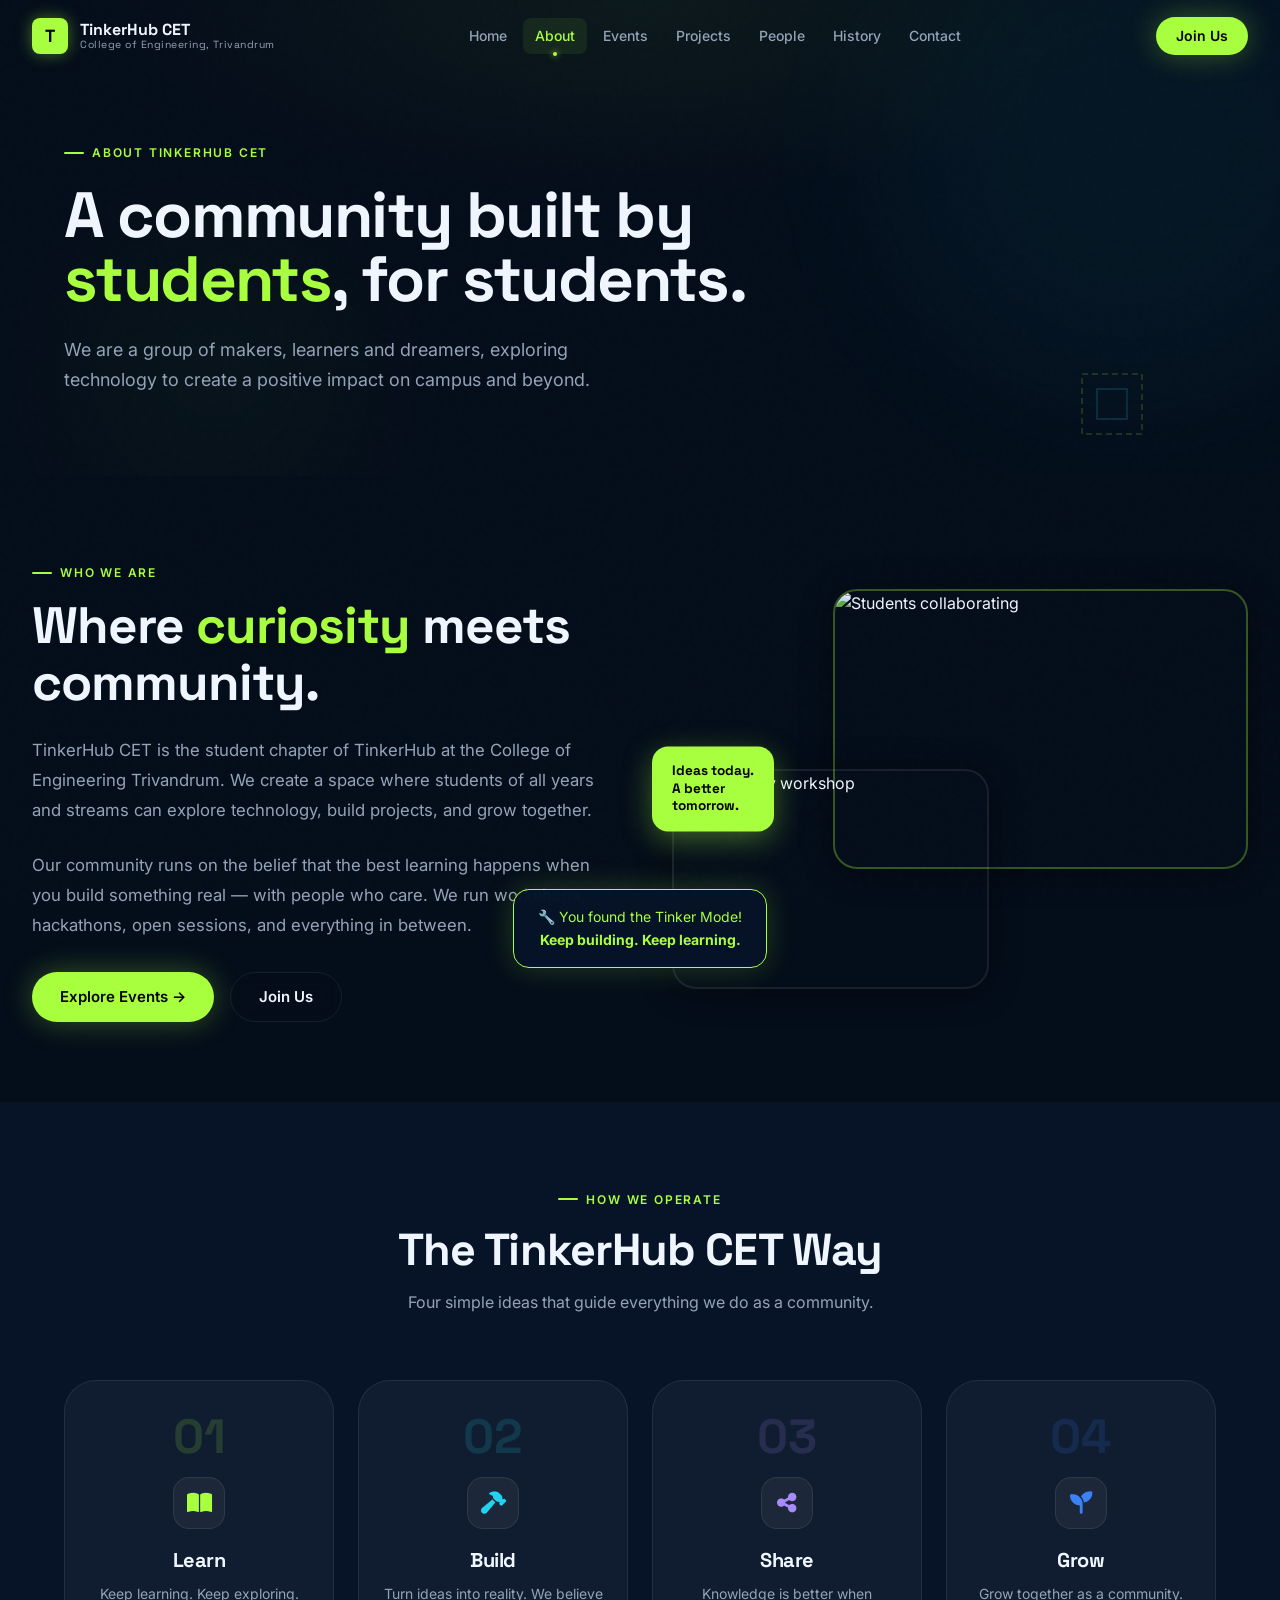
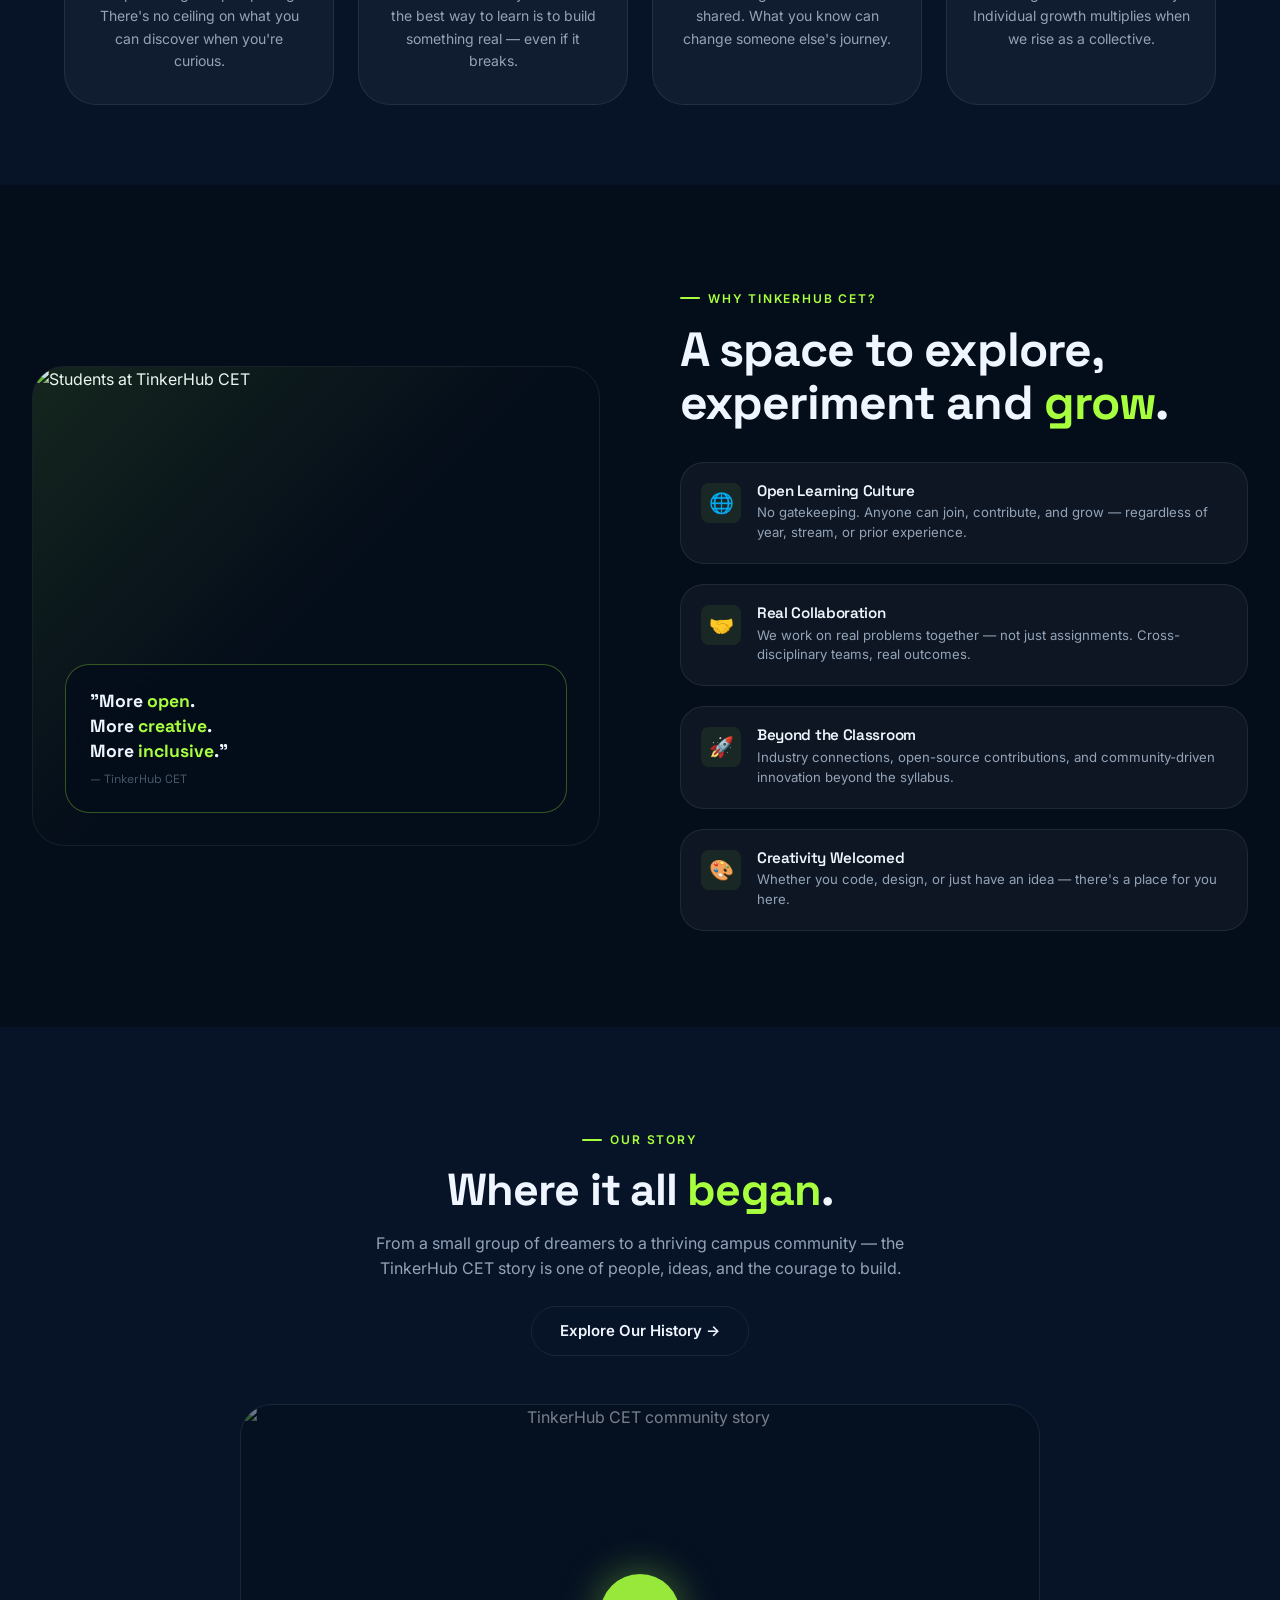
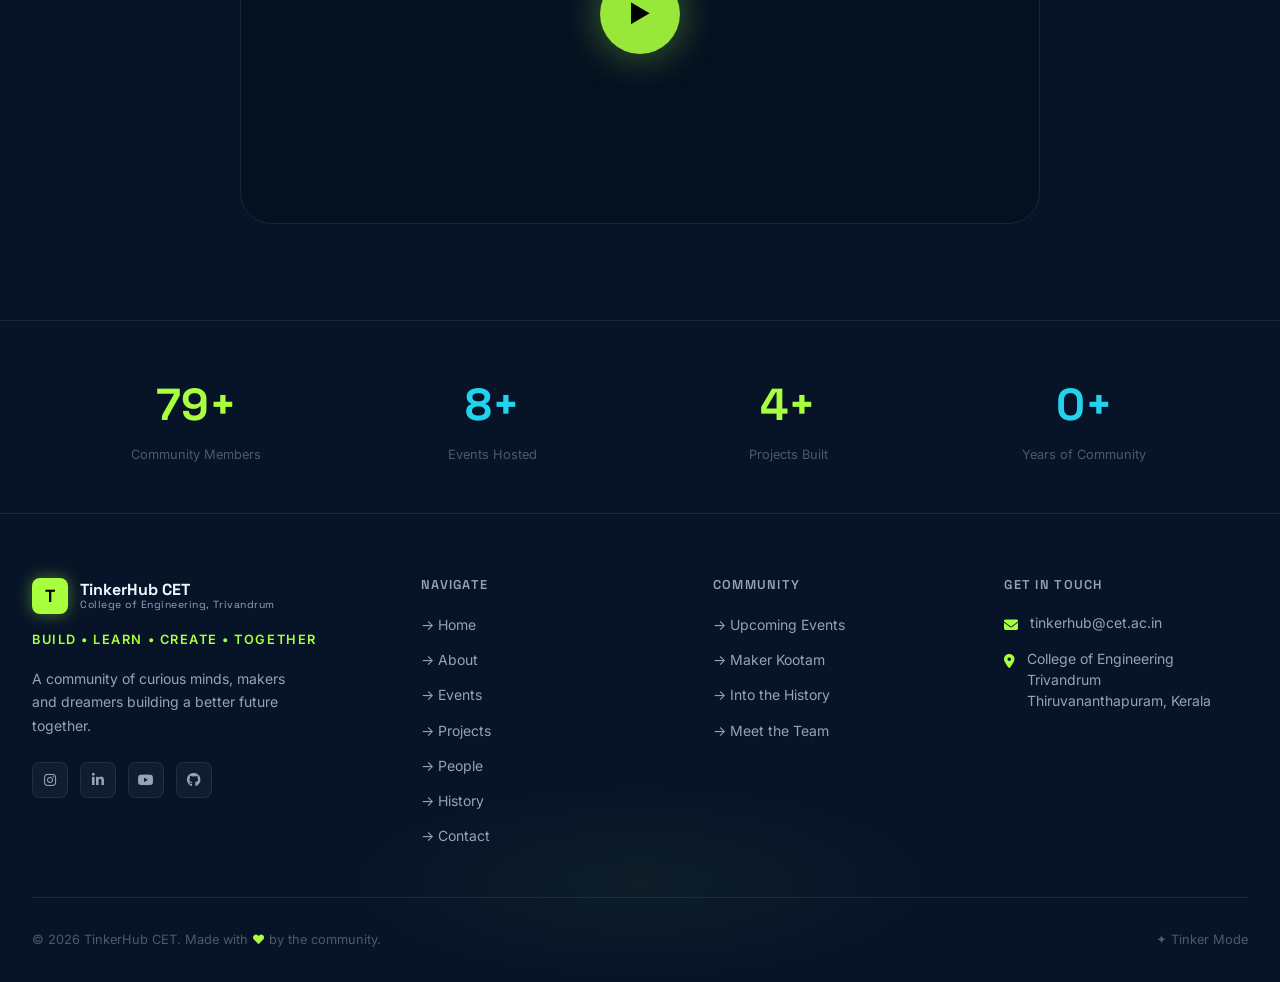
==== about.html @ 378d91c1 "feat: complete TinkerHub CET website redesign - Drishti 2026 - 7 fully built pages: Home, About, Eve" ====
<!DOCTYPE html>
<html lang="en">
<head>
  <meta charset="UTF-8" />
  <meta name="viewport" content="width=device-width, initial-scale=1.0" />
  <meta name="description" content="About TinkerHub CET — A community built by students, for students." />
  <title>About — TinkerHub CET</title>
  <link rel="stylesheet" href="css/base.css" />
  <link rel="stylesheet" href="css/nav.css" />
  <link rel="stylesheet" href="css/footer.css" />
  <link rel="stylesheet" href="css/about.css" />
  <link rel="stylesheet" href="https://cdnjs.cloudflare.com/ajax/libs/font-awesome/6.5.0/css/all.min.css" />
</head>
<body>

<!-- NAVBAR -->
<nav class="navbar scrolled" id="navbar">
  <div class="container">
    <a href="index.html" class="nav-logo">
      <div class="nav-logo-icon">T</div>
      <div class="nav-logo-text">TinkerHub CET<span>College of Engineering, Trivandrum</span></div>
    </a>
    <ul class="nav-links">
      <li><a href="index.html">Home</a></li>
      <li><a href="about.html" class="active">About</a></li>
      <li><a href="events.html">Events</a></li>
      <li><a href="projects.html">Projects</a></li>
      <li><a href="team.html">People</a></li>
      <li><a href="history.html">History</a></li>
      <li><a href="contact.html">Contact</a></li>
    </ul>
    <div class="nav-right">
      <a href="contact.html" class="btn btn-primary btn-sm">Join Us</a>
      <button class="hamburger" id="hamburger"><span></span><span></span><span></span></button>
    </div>
  </div>
</nav>
<div class="mobile-nav" id="mobileNav">
  <a href="index.html">Home</a>
  <a href="about.html" class="active">About</a>
  <a href="events.html">Events</a>
  <a href="projects.html">Projects</a>
  <a href="team.html">People</a>
  <a href="history.html">History</a>
  <a href="contact.html">Contact</a>
  <div class="mobile-nav-cta"><a href="contact.html" class="btn btn-primary">Join the Community →</a></div>
</div>

<!-- PAGE HERO -->
<section class="page-hero">
  <div class="gradient-orb orb-cyan"  style="width:500px;height:500px;top:-100px;right:-100px;opacity:0.6;"></div>
  <div class="gradient-orb orb-green" style="width:300px;height:300px;bottom:-50px;left:5%;opacity:0.4;"></div>

  <div class="container" style="position:relative;z-index:1;">
    <div class="page-hero-label">About TinkerHub CET</div>
    <h1 class="display-lg reveal" style="max-width:700px;">
      A community built by<br/><span class="highlight">students</span>, for students.
    </h1>
    <p class="body-lg reveal reveal-delay-1" style="color:var(--text-secondary);max-width:560px;margin-top:1.5rem;">
      We are a group of makers, learners and dreamers, exploring technology to
      create a positive impact on campus and beyond.
    </p>
  </div>

  <!-- Doodles -->
  <svg class="doodle doodle-float" style="bottom:2rem;right:10%;width:80px;opacity:0.2;" viewBox="0 0 80 80">
    <path d="M10 10 L70 10 L70 70 L10 70 Z" fill="none" stroke="#A8FF3E" stroke-width="1.5" stroke-dasharray="6 4"/>
    <path d="M25 25 L55 25 L55 55 L25 55 Z" fill="none" stroke="#22D3EE" stroke-width="1.5"/>
  </svg>
</section>

<!-- INTRO -->
<section class="about-intro">
  <div class="about-intro-inner">
    <div class="about-intro-text reveal-left">
      <div class="section-label">Who We Are</div>
      <h2>
        Where <span class="highlight">curiosity</span> meets<br/>community.
      </h2>
      <p>
        TinkerHub CET is the student chapter of TinkerHub at the College of
        Engineering Trivandrum. We create a space where students of all years
        and streams can explore technology, build projects, and grow together.
      </p>
      <p>
        Our community runs on the belief that the best learning happens when
        you build something real — with people who care. We run workshops,
        hackathons, open sessions, and everything in between.
      </p>
      <div style="margin-top:2rem;display:flex;gap:1rem;flex-wrap:wrap;">
        <a href="events.html" class="btn btn-primary">Explore Events →</a>
        <a href="contact.html" class="btn btn-secondary">Join Us</a>
      </div>
    </div>

    <div class="about-photo-stack reveal-right">
      <div class="stack-photo stack-photo-1">
        <img src="https://images.unsplash.com/photo-1529390079861-591de354faf5?w=700&q=80" alt="Students collaborating" />
      </div>
      <div class="stack-photo stack-photo-2">
        <img src="https://images.unsplash.com/photo-1522202176988-66273c2fd55f?w=600&q=80" alt="Community workshop" />
      </div>
      <div class="stack-badge">
        Ideas today.<br/>A better<br/>tomorrow.
      </div>
    </div>
  </div>
</section>

<!-- 4 PILLARS -->
<section class="pillars-section">
  <div class="container">
    <div class="section-header text-center">
      <div class="section-label" style="justify-content:center;">How We Operate</div>
      <h2 class="display-md reveal">The TinkerHub CET Way</h2>
      <p class="reveal reveal-delay-1" style="color:var(--text-secondary);max-width:500px;margin:1rem auto 0;">
        Four simple ideas that guide everything we do as a community.
      </p>
    </div>

    <div class="pillars-grid">

      <div class="pillar-card reveal reveal-delay-1">
        <div class="pillar-number">01</div>
        <div class="pillar-icon"><i class="fas fa-book-open"></i></div>
        <h3 class="pillar-title">Learn</h3>
        <p class="pillar-desc">Keep learning. Keep exploring. There's no ceiling on what you can discover when you're curious.</p>
      </div>

      <div class="pillar-card reveal reveal-delay-2">
        <div class="pillar-number">02</div>
        <div class="pillar-icon"><i class="fas fa-hammer"></i></div>
        <h3 class="pillar-title">Build</h3>
        <p class="pillar-desc">Turn ideas into reality. We believe the best way to learn is to build something real — even if it breaks.</p>
      </div>

      <div class="pillar-card reveal reveal-delay-3">
        <div class="pillar-number">03</div>
        <div class="pillar-icon"><i class="fas fa-share-nodes"></i></div>
        <h3 class="pillar-title">Share</h3>
        <p class="pillar-desc">Knowledge is better when shared. What you know can change someone else's journey.</p>
      </div>

      <div class="pillar-card reveal reveal-delay-4">
        <div class="pillar-number">04</div>
        <div class="pillar-icon"><i class="fas fa-seedling"></i></div>
        <h3 class="pillar-title">Grow</h3>
        <p class="pillar-desc">Grow together as a community. Individual growth multiplies when we rise as a collective.</p>
      </div>

    </div>
  </div>
</section>

<!-- WHY TINKERHUB -->
<section class="why-section">
  <div class="why-inner">

    <div class="why-photo reveal-left">
      <img src="https://images.unsplash.com/photo-1517245386807-bb43f82c33c4?w=800&q=80" alt="Students at TinkerHub CET" />
      <div class="why-photo-overlay"></div>
      <div class="why-quote">
        <p>"More <em>open</em>.<br/>More <em>creative</em>.<br/>More <em>inclusive</em>."</p>
        <p style="font-size:0.75rem;color:var(--text-muted);margin-top:0.5rem;font-weight:400;">— TinkerHub CET</p>
      </div>
    </div>

    <div class="why-content reveal-right">
      <div class="section-label">Why TinkerHub CET?</div>
      <h2>A space to explore,<br/>experiment and <span class="highlight">grow</span>.</h2>

      <div class="why-features" style="margin-top:2rem;">
        <div class="why-feature">
          <div class="why-feature-icon">🌐</div>
          <div>
            <h4>Open Learning Culture</h4>
            <p>No gatekeeping. Anyone can join, contribute, and grow — regardless of year, stream, or prior experience.</p>
          </div>
        </div>
        <div class="why-feature">
          <div class="why-feature-icon">🤝</div>
          <div>
            <h4>Real Collaboration</h4>
            <p>We work on real problems together — not just assignments. Cross-disciplinary teams, real outcomes.</p>
          </div>
        </div>
        <div class="why-feature">
          <div class="why-feature-icon">🚀</div>
          <div>
            <h4>Beyond the Classroom</h4>
            <p>Industry connections, open-source contributions, and community-driven innovation beyond the syllabus.</p>
          </div>
        </div>
        <div class="why-feature">
          <div class="why-feature-icon">🎨</div>
          <div>
            <h4>Creativity Welcomed</h4>
            <p>Whether you code, design, or just have an idea — there's a place for you here.</p>
          </div>
        </div>
      </div>
    </div>

  </div>
</section>

<!-- OUR STORY -->
<section class="story-section">
  <div class="container">
    <div class="section-label" style="justify-content:center;">Our Story</div>
    <h2 class="display-md reveal" style="margin-bottom:1rem;">
      Where it all <span class="highlight">began</span>.
    </h2>
    <p class="reveal reveal-delay-1" style="color:var(--text-secondary);max-width:600px;margin:0 auto 1.5rem;">
      From a small group of dreamers to a thriving campus community — the TinkerHub CET
      story is one of people, ideas, and the courage to build.
    </p>
    <a href="history.html" class="btn btn-secondary reveal reveal-delay-2">Explore Our History →</a>

    <div class="story-video-wrapper reveal reveal-delay-3">
      <img src="https://images.unsplash.com/photo-1523580494863-6f3031224c94?w=1000&q=80" alt="TinkerHub CET community story" />
      <div class="story-video-overlay">
        <div class="play-btn">▶</div>
      </div>
    </div>
  </div>
</section>

<!-- MINI STATS BAR -->
<section style="padding:3rem 2rem;background:var(--bg-secondary);border-top:1px solid var(--border);">
  <div class="container">
    <div style="display:grid;grid-template-columns:repeat(4,1fr);gap:2rem;text-align:center;">
      <div class="reveal reveal-delay-1">
        <div style="font-family:var(--font-heading);font-size:2.8rem;font-weight:800;color:var(--accent-green);">
          <span data-target="500" data-suffix="+">500+</span>
        </div>
        <div style="color:var(--text-muted);font-size:0.8rem;margin-top:0.25rem;">Community Members</div>
      </div>
      <div class="reveal reveal-delay-2">
        <div style="font-family:var(--font-heading);font-size:2.8rem;font-weight:800;color:var(--accent-cyan);">
          <span data-target="50" data-suffix="+">50+</span>
        </div>
        <div style="color:var(--text-muted);font-size:0.8rem;margin-top:0.25rem;">Events Hosted</div>
      </div>
      <div class="reveal reveal-delay-3">
        <div style="font-family:var(--font-heading);font-size:2.8rem;font-weight:800;color:var(--accent-green);">
          <span data-target="30" data-suffix="+">30+</span>
        </div>
        <div style="color:var(--text-muted);font-size:0.8rem;margin-top:0.25rem;">Projects Built</div>
      </div>
      <div class="reveal reveal-delay-4">
        <div style="font-family:var(--font-heading);font-size:2.8rem;font-weight:800;color:var(--accent-cyan);">
          <span data-target="6" data-suffix="+">6+</span>
        </div>
        <div style="color:var(--text-muted);font-size:0.8rem;margin-top:0.25rem;">Years of Community</div>
      </div>
    </div>
  </div>
</section>

<!-- FOOTER -->
<footer class="footer">
  <div class="footer-inner">
    <div class="footer-top">
      <div class="footer-brand">
        <a href="index.html" class="nav-logo"><div class="nav-logo-icon">T</div><div class="nav-logo-text">TinkerHub CET<span>College of Engineering, Trivandrum</span></div></a>
        <div class="footer-tagline">Build • Learn • Create • Together</div>
        <p class="footer-desc">A community of curious minds, makers and dreamers building a better future together.</p>
        <div class="footer-socials">
          <a href="#" class="social-icon"><i class="fab fa-instagram"></i></a>
          <a href="#" class="social-icon"><i class="fab fa-linkedin-in"></i></a>
          <a href="#" class="social-icon"><i class="fab fa-youtube"></i></a>
          <a href="#" class="social-icon"><i class="fab fa-github"></i></a>
        </div>
      </div>
      <div class="footer-col">
        <h4>Navigate</h4>
        <ul>
          <li><a href="index.html">→ Home</a></li>
          <li><a href="about.html">→ About</a></li>
          <li><a href="events.html">→ Events</a></li>
          <li><a href="projects.html">→ Projects</a></li>
          <li><a href="team.html">→ People</a></li>
          <li><a href="history.html">→ History</a></li>
          <li><a href="contact.html">→ Contact</a></li>
        </ul>
      </div>
      <div class="footer-col">
        <h4>Community</h4>
        <ul>
          <li><a href="events.html">→ Upcoming Events</a></li>
          <li><a href="projects.html">→ Maker Kootam</a></li>
          <li><a href="history.html">→ Into the History</a></li>
          <li><a href="team.html">→ Meet the Team</a></li>
        </ul>
      </div>
      <div class="footer-col">
        <h4>Get in Touch</h4>
        <div class="footer-contact-item">
          <span class="footer-contact-icon"><i class="fas fa-envelope"></i></span>
          <a href="mailto:tinkerhub@cet.ac.in">tinkerhub@cet.ac.in</a>
        </div>
        <div class="footer-contact-item">
          <span class="footer-contact-icon"><i class="fas fa-map-marker-alt"></i></span>
          <p>College of Engineering Trivandrum<br/>Thiruvananthapuram, Kerala</p>
        </div>
      </div>
    </div>
    <div class="footer-bottom">
      <p>© 2026 TinkerHub CET. Made with <span>♥</span> by the community.</p>
      <p id="easterEgg" class="footer-easter">✦ Tinker Mode</p>
    </div>
  </div>
</footer>
<div class="easter-toast" id="easterToast">🔧 You found the Tinker Mode!<br/><strong>Keep building. Keep learning.</strong></div>

<script src="js/main.js"></script>
</body>
</html>
---- css/base.css ----
@import url('https://fonts.googleapis.com/css2?family=Space+Grotesk:wght@300;400;500;600;700&family=Inter:wght@300;400;500;600;700&display=swap');

/* ============================================================
   CSS CUSTOM PROPERTIES — DESIGN TOKENS
   ============================================================ */
:root {
  /* Backgrounds */
  --bg-primary:   #040D1A;
  --bg-secondary: #071428;
  --bg-tertiary:  #0A1A35;
  --bg-card:      rgba(255, 255, 255, 0.04);
  --bg-card-hover:rgba(255, 255, 255, 0.08);
  --bg-glass:     rgba(7, 20, 40, 0.6);

  /* Accents */
  --accent-green:  #A8FF3E;
  --accent-cyan:   #22D3EE;
  --accent-blue:   #3B82F6;
  --accent-purple: #A78BFA;
  --accent-teal:   #14B8A6;

  /* Text */
  --text-primary:   #F0F6FF;
  --text-secondary: #94A3B8;
  --text-muted:     #4A5A6B;

  /* Borders */
  --border:         rgba(255, 255, 255, 0.08);
  --border-accent:  rgba(168, 255, 62, 0.3);
  --border-cyan:    rgba(34, 211, 238, 0.3);

  /* Shadows */
  --glow-green:  0 0 20px rgba(168, 255, 62,  0.25);
  --glow-cyan:   0 0 20px rgba(34,  211, 238, 0.25);
  --glow-blue:   0 0 20px rgba(59,  130, 246, 0.25);
  --shadow-card: 0 4px 32px rgba(0, 0, 0, 0.4);

  /* Fonts */
  --font-heading: 'Space Grotesk', sans-serif;
  --font-body:    'Inter', sans-serif;

  /* Spacing */
  --section-padding: 6rem 2rem;
  --max-width: 1280px;
  --nav-height: 72px;

  /* Radius */
  --radius-sm:  8px;
  --radius-md:  16px;
  --radius-lg:  24px;
  --radius-xl:  32px;

  /* Transitions */
  --transition: all 0.3s cubic-bezier(0.4, 0, 0.2, 1);
  --transition-slow: all 0.6s cubic-bezier(0.4, 0, 0.2, 1);
}

/* ============================================================
   RESET & BASE
   ============================================================ */
*, *::before, *::after {
  box-sizing: border-box;
  margin: 0;
  padding: 0;
}

html {
  scroll-behavior: smooth;
  font-size: 16px;
}

body {
  background-color: var(--bg-primary);
  color: var(--text-primary);
  font-family: var(--font-body);
  line-height: 1.6;
  overflow-x: hidden;
  -webkit-font-smoothing: antialiased;
  -moz-osx-font-smoothing: grayscale;
}

/* Subtle noise texture overlay */
body::before {
  content: '';
  position: fixed;
  inset: 0;
  background-image: url("data:image/svg+xml,%3Csvg viewBox='0 0 200 200' xmlns='http://www.w3.org/2000/svg'%3E%3Cfilter id='noise'%3E%3CfeTurbulence type='fractalNoise' baseFrequency='0.9' numOctaves='4' stitchTiles='stitch'/%3E%3C/filter%3E%3Crect width='100%25' height='100%25' filter='url(%23noise)' opacity='0.03'/%3E%3C/svg%3E");
  pointer-events: none;
  z-index: 9999;
  opacity: 0.4;
}

img, video { display: block; max-width: 100%; }
a { text-decoration: none; color: inherit; }
ul, ol { list-style: none; }
button { border: none; cursor: pointer; font-family: inherit; }
input, textarea, select { font-family: inherit; }

/* ============================================================
   TYPOGRAPHY
   ============================================================ */
h1, h2, h3, h4, h5, h6 {
  font-family: var(--font-heading);
  font-weight: 700;
  line-height: 1.1;
  letter-spacing: -0.02em;
}

.display-xl {
  font-size: clamp(3.5rem, 8vw, 7rem);
  font-weight: 700;
  line-height: 0.95;
  letter-spacing: -0.03em;
}

.display-lg {
  font-size: clamp(2.5rem, 5vw, 4.5rem);
  font-weight: 700;
  line-height: 1;
  letter-spacing: -0.025em;
}

.display-md {
  font-size: clamp(1.8rem, 3.5vw, 3rem);
  font-weight: 700;
  letter-spacing: -0.02em;
}

.heading-lg {
  font-size: clamp(1.4rem, 2.5vw, 2rem);
  font-weight: 600;
}

.heading-md {
  font-size: clamp(1.1rem, 2vw, 1.4rem);
  font-weight: 600;
}

.body-lg  { font-size: 1.125rem; line-height: 1.7; }
.body-md  { font-size: 1rem;     line-height: 1.7; }
.body-sm  { font-size: 0.875rem; line-height: 1.6; }
.label    { font-size: 0.75rem;  letter-spacing: 0.1em; text-transform: uppercase; font-weight: 600; }

/* Accent highlight */
.highlight {
  color: var(--accent-green);
}
.highlight-cyan   { color: var(--accent-cyan);   }
.highlight-purple { color: var(--accent-purple);  }

/* ============================================================
   LAYOUT UTILITIES
   ============================================================ */
.container {
  max-width: var(--max-width);
  margin-inline: auto;
  padding-inline: 2rem;
}

.section {
  padding: var(--section-padding);
}

.section-header {
  margin-bottom: 4rem;
}

.section-label {
  display: inline-flex;
  align-items: center;
  gap: 0.5rem;
  color: var(--accent-green);
  font-size: 0.75rem;
  letter-spacing: 0.15em;
  text-transform: uppercase;
  font-weight: 600;
  margin-bottom: 1rem;
}

.section-label::before {
  content: '';
  width: 20px;
  height: 2px;
  background: var(--accent-green);
  border-radius: 2px;
}

.flex       { display: flex; }
.flex-col   { flex-direction: column; }
.items-center { align-items: center; }
.justify-between { justify-content: space-between; }
.gap-1 { gap: 0.5rem; }
.gap-2 { gap: 1rem; }
.gap-3 { gap: 1.5rem; }
.gap-4 { gap: 2rem; }

.grid-2 { display: grid; grid-template-columns: 1fr 1fr; gap: 1.5rem; }
.grid-3 { display: grid; grid-template-columns: repeat(3, 1fr); gap: 1.5rem; }
.grid-4 { display: grid; grid-template-columns: repeat(4, 1fr); gap: 1.5rem; }

.text-center { text-align: center; }

/* ============================================================
   BUTTONS
   ============================================================ */
.btn {
  display: inline-flex;
  align-items: center;
  gap: 0.5rem;
  padding: 0.75rem 1.75rem;
  border-radius: 100px;
  font-size: 0.9375rem;
  font-weight: 600;
  transition: var(--transition);
  white-space: nowrap;
  cursor: pointer;
}

.btn-primary {
  background: var(--accent-green);
  color: #000;
  box-shadow: 0 0 30px rgba(168, 255, 62, 0.3);
}
.btn-primary:hover {
  background: #c4ff6b;
  box-shadow: 0 0 40px rgba(168, 255, 62, 0.5);
  transform: translateY(-2px);
}

.btn-secondary {
  background: transparent;
  color: var(--text-primary);
  border: 1px solid var(--border);
  backdrop-filter: blur(10px);
}
.btn-secondary:hover {
  border-color: var(--accent-green);
  color: var(--accent-green);
  transform: translateY(-2px);
}

.btn-ghost {
  background: transparent;
  color: var(--accent-cyan);
  padding: 0.5rem 0;
  border-radius: 0;
  position: relative;
}
.btn-ghost::after {
  content: '';
  position: absolute;
  bottom: 0;
  left: 0;
  width: 0;
  height: 1px;
  background: var(--accent-cyan);
  transition: var(--transition);
}
.btn-ghost:hover::after { width: 100%; }

.btn-sm {
  padding: 0.5rem 1.25rem;
  font-size: 0.875rem;
}

/* ============================================================
   CARDS
   ============================================================ */
.card {
  background: var(--bg-card);
  border: 1px solid var(--border);
  border-radius: var(--radius-lg);
  padding: 1.5rem;
  transition: var(--transition);
  backdrop-filter: blur(12px);
}
.card:hover {
  background: var(--bg-card-hover);
  border-color: var(--border-accent);
  box-shadow: var(--glow-green), var(--shadow-card);
  transform: translateY(-4px);
}

/* ============================================================
   BADGES / CHIPS
   ============================================================ */
.badge {
  display: inline-flex;
  align-items: center;
  padding: 0.25rem 0.75rem;
  border-radius: 100px;
  font-size: 0.75rem;
  font-weight: 600;
  letter-spacing: 0.05em;
}
.badge-green  { background: rgba(168, 255, 62,  0.12); color: var(--accent-green);  border: 1px solid rgba(168, 255, 62,  0.2); }
.badge-cyan   { background: rgba(34,  211, 238, 0.12); color: var(--accent-cyan);   border: 1px solid rgba(34,  211, 238, 0.2); }
.badge-blue   { background: rgba(59,  130, 246, 0.12); color: var(--accent-blue);   border: 1px solid rgba(59,  130, 246, 0.2); }
.badge-purple { background: rgba(167, 139, 250, 0.12); color: var(--accent-purple); border: 1px solid rgba(167, 139, 250, 0.2); }
.badge-teal   { background: rgba(20,  184, 166, 0.12); color: var(--accent-teal);   border: 1px solid rgba(20,  184, 166, 0.2); }

/* ============================================================
   DIVIDERS
   ============================================================ */
.divider {
  width: 100%;
  height: 1px;
  background: linear-gradient(90deg, transparent, var(--border), transparent);
  margin: 4rem 0;
}

/* ============================================================
   SCROLL REVEAL ANIMATIONS
   ============================================================ */
.reveal {
  opacity: 0;
  transform: translateY(30px);
  transition: opacity 0.7s ease, transform 0.7s ease;
}
.reveal.visible {
  opacity: 1;
  transform: translateY(0);
}
.reveal-left {
  opacity: 0;
  transform: translateX(-40px);
  transition: opacity 0.7s ease, transform 0.7s ease;
}
.reveal-left.visible {
  opacity: 1;
  transform: translateX(0);
}
.reveal-right {
  opacity: 0;
  transform: translateX(40px);
  transition: opacity 0.7s ease, transform 0.7s ease;
}
.reveal-right.visible {
  opacity: 1;
  transform: translateX(0);
}
.reveal-delay-1 { transition-delay: 0.1s; }
.reveal-delay-2 { transition-delay: 0.2s; }
.reveal-delay-3 { transition-delay: 0.3s; }
.reveal-delay-4 { transition-delay: 0.4s; }
.reveal-delay-5 { transition-delay: 0.5s; }

/* ============================================================
   GRADIENT BACKGROUNDS
   ============================================================ */
.gradient-orb {
  position: absolute;
  border-radius: 50%;
  filter: blur(80px);
  pointer-events: none;
  z-index: 0;
}
.orb-green  { background: rgba(168, 255, 62,  0.08); }
.orb-cyan   { background: rgba(34,  211, 238, 0.08); }
.orb-blue   { background: rgba(59,  130, 246, 0.08); }
.orb-purple { background: rgba(167, 139, 250, 0.08); }

/* ============================================================
   DOODLES / DECORATIVE SVGs
   ============================================================ */
.doodle {
  position: absolute;
  pointer-events: none;
  opacity: 0.4;
}
.doodle-float {
  animation: float 6s ease-in-out infinite;
}
@keyframes float {
  0%, 100% { transform: translateY(0) rotate(0deg); }
  50%       { transform: translateY(-12px) rotate(3deg); }
}
@keyframes float-reverse {
  0%, 100% { transform: translateY(0) rotate(0deg); }
  50%       { transform: translateY(10px) rotate(-3deg); }
}
@keyframes spin-slow {
  from { transform: rotate(0deg); }
  to   { transform: rotate(360deg); }
}
@keyframes pulse-glow {
  0%, 100% { box-shadow: 0 0 10px rgba(168, 255, 62, 0.3); }
  50%       { box-shadow: 0 0 30px rgba(168, 255, 62, 0.6); }
}
@keyframes blink {
  0%, 100% { opacity: 1; }
  50%       { opacity: 0.3; }
}
@keyframes slide-in-left {
  from { opacity: 0; transform: translateX(-60px); }
  to   { opacity: 1; transform: translateX(0); }
}
@keyframes count-up { from { opacity: 0; } to { opacity: 1; } }

/* ============================================================
   SCROLLBAR
   ============================================================ */
::-webkit-scrollbar { width: 6px; }
::-webkit-scrollbar-track { background: var(--bg-primary); }
::-webkit-scrollbar-thumb { background: var(--border); border-radius: 3px; }
::-webkit-scrollbar-thumb:hover { background: var(--accent-green); }

/* ============================================================
   SELECTION
   ============================================================ */
::selection { background: rgba(168, 255, 62, 0.2); color: var(--accent-green); }

/* ============================================================
   RESPONSIVE BREAKPOINTS
   ============================================================ */
@media (max-width: 1024px) {
  .grid-4 { grid-template-columns: repeat(2, 1fr); }
  .grid-3 { grid-template-columns: repeat(2, 1fr); }
}
@media (max-width: 768px) {
  :root { --section-padding: 4rem 1.25rem; }
  .grid-4, .grid-3, .grid-2 { grid-template-columns: 1fr; }
  .container { padding-inline: 1.25rem; }
}
---- css/nav.css ----
/* ============================================================
   NAVBAR
   ============================================================ */
.navbar {
  position: fixed;
  top: 0;
  left: 0;
  right: 0;
  z-index: 1000;
  height: var(--nav-height);
  display: flex;
  align-items: center;
  transition: var(--transition);
}

.navbar.scrolled {
  background: rgba(4, 13, 26, 0.85);
  backdrop-filter: blur(20px);
  -webkit-backdrop-filter: blur(20px);
  border-bottom: 1px solid var(--border);
  box-shadow: 0 4px 30px rgba(0, 0, 0, 0.3);
}

.navbar .container {
  display: flex;
  align-items: center;
  justify-content: space-between;
  gap: 2rem;
  width: 100%;
}

/* Logo */
.nav-logo {
  display: flex;
  align-items: center;
  gap: 0.75rem;
  text-decoration: none;
  flex-shrink: 0;
}

.nav-logo-icon {
  width: 36px;
  height: 36px;
  background: var(--accent-green);
  border-radius: 8px;
  display: flex;
  align-items: center;
  justify-content: center;
  color: #000;
  font-family: var(--font-heading);
  font-weight: 800;
  font-size: 1.1rem;
  box-shadow: 0 0 16px rgba(168, 255, 62, 0.4);
}

.nav-logo-text {
  font-family: var(--font-heading);
  font-weight: 700;
  font-size: 1rem;
  color: var(--text-primary);
  line-height: 1.2;
}

.nav-logo-text span {
  display: block;
  font-size: 0.65rem;
  font-weight: 400;
  color: var(--text-secondary);
  letter-spacing: 0.05em;
}

/* Nav links */
.nav-links {
  display: flex;
  align-items: center;
  gap: 0.25rem;
  list-style: none;
}

.nav-links a {
  display: block;
  padding: 0.4rem 0.75rem;
  border-radius: 8px;
  font-size: 0.875rem;
  font-weight: 500;
  color: var(--text-secondary);
  transition: var(--transition);
  position: relative;
  white-space: nowrap;
}

.nav-links a:hover {
  color: var(--text-primary);
  background: rgba(255, 255, 255, 0.05);
}

.nav-links a.active {
  color: var(--accent-green);
  background: rgba(168, 255, 62, 0.08);
}

.nav-links a.active::after {
  content: '';
  position: absolute;
  bottom: -2px;
  left: 50%;
  transform: translateX(-50%);
  width: 4px;
  height: 4px;
  border-radius: 50%;
  background: var(--accent-green);
  box-shadow: 0 0 6px var(--accent-green);
}

/* Nav right */
.nav-right {
  display: flex;
  align-items: center;
  gap: 1rem;
  flex-shrink: 0;
}

/* Hamburger */
.hamburger {
  display: none;
  flex-direction: column;
  gap: 5px;
  padding: 0.5rem;
  cursor: pointer;
  background: none;
  border: none;
}

.hamburger span {
  display: block;
  width: 22px;
  height: 2px;
  background: var(--text-primary);
  border-radius: 2px;
  transition: var(--transition);
  transform-origin: center;
}

.hamburger.active span:nth-child(1) {
  transform: translateY(7px) rotate(45deg);
}
.hamburger.active span:nth-child(2) {
  opacity: 0;
  transform: scaleX(0);
}
.hamburger.active span:nth-child(3) {
  transform: translateY(-7px) rotate(-45deg);
}

/* Mobile nav drawer */
.mobile-nav {
  position: fixed;
  top: var(--nav-height);
  left: 0;
  right: 0;
  bottom: 0;
  background: rgba(4, 13, 26, 0.98);
  backdrop-filter: blur(20px);
  z-index: 999;
  padding: 2rem 1.5rem;
  transform: translateX(100%);
  transition: transform 0.35s cubic-bezier(0.4, 0, 0.2, 1);
  overflow-y: auto;
  display: flex;
  flex-direction: column;
  gap: 0.5rem;
}

.mobile-nav.open {
  transform: translateX(0);
}

.mobile-nav a {
  display: flex;
  align-items: center;
  justify-content: space-between;
  padding: 1rem 0;
  font-family: var(--font-heading);
  font-size: 1.5rem;
  font-weight: 600;
  color: var(--text-primary);
  border-bottom: 1px solid var(--border);
  transition: var(--transition);
}

.mobile-nav a:hover,
.mobile-nav a.active {
  color: var(--accent-green);
  padding-left: 0.5rem;
}

.mobile-nav a::after {
  content: '→';
  font-size: 1rem;
  color: var(--text-muted);
  transition: var(--transition);
}

.mobile-nav a:hover::after,
.mobile-nav a.active::after {
  color: var(--accent-green);
  transform: translateX(4px);
}

.mobile-nav-cta {
  margin-top: 2rem;
}

.mobile-nav-cta .btn {
  width: 100%;
  justify-content: center;
}

/* ============================================================
   RESPONSIVE
   ============================================================ */
@media (max-width: 900px) {
  .nav-links { display: none; }
  .hamburger { display: flex; }
}

@media (max-width: 480px) {
  .nav-right .btn { display: none; }
}
---- css/footer.css ----
/* ============================================================
   FOOTER
   ============================================================ */
.footer {
  background: var(--bg-secondary);
  border-top: 1px solid var(--border);
  padding: 4rem 2rem 2rem;
  position: relative;
  overflow: hidden;
}

.footer::before {
  content: '';
  position: absolute;
  bottom: 0;
  left: 50%;
  transform: translateX(-50%);
  width: 600px;
  height: 200px;
  background: radial-gradient(ellipse, rgba(168, 255, 62, 0.04) 0%, transparent 70%);
  pointer-events: none;
}

.footer-inner {
  max-width: var(--max-width);
  margin-inline: auto;
}

/* Top row */
.footer-top {
  display: grid;
  grid-template-columns: 1.4fr 1fr 1fr 1fr;
  gap: 3rem;
  padding-bottom: 3rem;
  border-bottom: 1px solid var(--border);
}

.footer-brand {}

.footer-brand .nav-logo {
  margin-bottom: 1rem;
}

.footer-tagline {
  color: var(--accent-green);
  font-size: 0.8rem;
  letter-spacing: 0.12em;
  text-transform: uppercase;
  font-weight: 600;
  margin-bottom: 1rem;
}

.footer-desc {
  color: var(--text-secondary);
  font-size: 0.875rem;
  line-height: 1.7;
  max-width: 280px;
}

/* Social links */
.footer-socials {
  display: flex;
  gap: 0.75rem;
  margin-top: 1.5rem;
}

.social-icon {
  width: 36px;
  height: 36px;
  border-radius: 8px;
  background: var(--bg-card);
  border: 1px solid var(--border);
  display: flex;
  align-items: center;
  justify-content: center;
  color: var(--text-secondary);
  font-size: 0.875rem;
  transition: var(--transition);
  text-decoration: none;
}

.social-icon:hover {
  background: rgba(168, 255, 62, 0.1);
  border-color: var(--accent-green);
  color: var(--accent-green);
  transform: translateY(-3px);
}

/* Footer columns */
.footer-col h4 {
  font-family: var(--font-heading);
  font-size: 0.8rem;
  font-weight: 600;
  letter-spacing: 0.1em;
  text-transform: uppercase;
  color: var(--text-secondary);
  margin-bottom: 1.25rem;
}

.footer-col ul {
  list-style: none;
  display: flex;
  flex-direction: column;
  gap: 0.6rem;
}

.footer-col ul li a {
  color: var(--text-secondary);
  font-size: 0.875rem;
  transition: var(--transition);
  text-decoration: none;
  display: inline-flex;
  align-items: center;
  gap: 0.4rem;
}

.footer-col ul li a:hover {
  color: var(--accent-green);
  gap: 0.6rem;
}

/* Contact info */
.footer-contact-item {
  display: flex;
  align-items: flex-start;
  gap: 0.75rem;
  margin-bottom: 0.75rem;
}

.footer-contact-icon {
  color: var(--accent-green);
  font-size: 0.875rem;
  margin-top: 0.1rem;
  flex-shrink: 0;
}

.footer-contact-item a,
.footer-contact-item p {
  color: var(--text-secondary);
  font-size: 0.875rem;
  line-height: 1.5;
  text-decoration: none;
  transition: var(--transition);
}

.footer-contact-item a:hover { color: var(--accent-green); }

/* Bottom row */
.footer-bottom {
  padding-top: 2rem;
  display: flex;
  align-items: center;
  justify-content: space-between;
  flex-wrap: wrap;
  gap: 1rem;
}

.footer-bottom p {
  color: var(--text-muted);
  font-size: 0.8rem;
}

.footer-bottom span {
  color: var(--accent-green);
}

.footer-easter {
  font-size: 0.75rem;
  color: var(--text-muted);
  cursor: pointer;
  transition: var(--transition);
}

.footer-easter:hover {
  color: var(--accent-green);
}

/* Easter egg toast */
.easter-toast {
  position: fixed;
  bottom: 2rem;
  left: 50%;
  transform: translateX(-50%) translateY(100px);
  background: rgba(7, 20, 40, 0.95);
  border: 1px solid var(--accent-green);
  border-radius: var(--radius-md);
  padding: 1rem 1.5rem;
  color: var(--accent-green);
  font-size: 0.875rem;
  z-index: 9998;
  transition: transform 0.4s cubic-bezier(0.4, 0, 0.2, 1);
  backdrop-filter: blur(20px);
  text-align: center;
  max-width: 320px;
  box-shadow: 0 0 30px rgba(168, 255, 62, 0.2);
}

.easter-toast.show {
  transform: translateX(-50%) translateY(0);
}

/* ============================================================
   RESPONSIVE
   ============================================================ */
@media (max-width: 900px) {
  .footer-top {
    grid-template-columns: 1fr 1fr;
    gap: 2rem;
  }
}

@media (max-width: 600px) {
  .footer-top {
    grid-template-columns: 1fr;
  }
  .footer-bottom {
    flex-direction: column;
    text-align: center;
  }
}
---- css/about.css ----
/* ============================================================
   PAGE HERO (shared for interior pages)
   ============================================================ */
.page-hero {
  padding: calc(var(--nav-height) + 4rem) 2rem 5rem;
  position: relative;
  overflow: hidden;
  background: radial-gradient(ellipse 70% 70% at 50% 0%,
    rgba(168, 255, 62, 0.05) 0%,
    transparent 60%);
}

.page-hero .container { position: relative; z-index: 1; }

.page-hero-label {
  display: inline-flex;
  align-items: center;
  gap: 0.5rem;
  color: var(--accent-green);
  font-size: 0.75rem;
  letter-spacing: 0.15em;
  text-transform: uppercase;
  font-weight: 600;
  margin-bottom: 1.25rem;
}

.page-hero-label::before {
  content: '';
  width: 20px;
  height: 2px;
  background: var(--accent-green);
  border-radius: 2px;
}

/* ============================================================
   ABOUT — INTRO
   ============================================================ */
.about-intro {
  padding: 5rem 2rem;
}

.about-intro-inner {
  max-width: var(--max-width);
  margin-inline: auto;
  display: grid;
  grid-template-columns: 1fr 1fr;
  gap: 4rem;
  align-items: center;
}

.about-intro-text h2 {
  font-size: clamp(2rem, 4vw, 3.2rem);
  font-weight: 700;
  line-height: 1.1;
  margin-bottom: 1.5rem;
}

.about-intro-text p {
  color: var(--text-secondary);
  font-size: 1.05rem;
  line-height: 1.8;
  margin-bottom: 1.5rem;
}

.about-photo-stack {
  position: relative;
  height: 400px;
}

.stack-photo {
  position: absolute;
  border-radius: var(--radius-lg);
  overflow: hidden;
  border: 2px solid var(--border);
  box-shadow: var(--shadow-card);
}

.stack-photo img {
  width: 100%;
  height: 100%;
  object-fit: cover;
}

.stack-photo-1 { top: 0; right: 0; width: 72%; height: 280px; border-color: var(--border-accent); }
.stack-photo-2 { bottom: 0; left: 0; width: 55%; height: 220px; }

.stack-badge {
  position: absolute;
  top: 50%;
  left: -20px;
  transform: translateY(-50%);
  background: var(--accent-green);
  color: #000;
  border-radius: var(--radius-md);
  padding: 1rem 1.25rem;
  font-family: var(--font-heading);
  font-weight: 800;
  font-size: 0.85rem;
  line-height: 1.3;
  box-shadow: 0 8px 30px rgba(168, 255, 62, 0.35);
  animation: float 7s ease-in-out infinite;
}

/* ============================================================
   ABOUT — PILLARS
   ============================================================ */
.pillars-section {
  padding: 5rem 2rem;
  background: var(--bg-secondary);
}

.pillars-grid {
  display: grid;
  grid-template-columns: repeat(4, 1fr);
  gap: 1.5rem;
  margin-top: 3rem;
}

.pillar-card {
  background: var(--bg-card);
  border: 1px solid var(--border);
  border-radius: var(--radius-xl);
  padding: 2rem 1.5rem;
  text-align: center;
  transition: var(--transition);
  position: relative;
  overflow: hidden;
}

.pillar-card::before {
  content: '';
  position: absolute;
  top: 0;
  left: 0;
  right: 0;
  height: 2px;
  background: linear-gradient(90deg, transparent, var(--pillar-color), transparent);
  opacity: 0;
  transition: var(--transition);
}

.pillar-card:hover::before { opacity: 1; }

.pillar-card:hover {
  transform: translateY(-8px);
  border-color: rgba(255,255,255,0.12);
  box-shadow: var(--shadow-card);
}

.pillar-card:nth-child(1) { --pillar-color: var(--accent-green);  }
.pillar-card:nth-child(2) { --pillar-color: var(--accent-cyan);   }
.pillar-card:nth-child(3) { --pillar-color: var(--accent-purple); }
.pillar-card:nth-child(4) { --pillar-color: var(--accent-blue);   }

.pillar-number {
  font-family: var(--font-heading);
  font-size: 3rem;
  font-weight: 800;
  color: var(--pillar-color);
  opacity: 0.15;
  line-height: 1;
  margin-bottom: 1rem;
}

.pillar-icon {
  width: 52px;
  height: 52px;
  border-radius: var(--radius-md);
  background: rgba(255,255,255,0.05);
  border: 1px solid var(--border);
  display: flex;
  align-items: center;
  justify-content: center;
  margin: 0 auto 1.25rem;
  font-size: 1.4rem;
  color: var(--pillar-color);
  transition: var(--transition);
}

.pillar-card:hover .pillar-icon {
  background: rgba(255,255,255,0.08);
  box-shadow: 0 0 20px rgba(168,255,62,0.15);
}

.pillar-title {
  font-family: var(--font-heading);
  font-size: 1.25rem;
  font-weight: 700;
  margin-bottom: 0.75rem;
  color: var(--text-primary);
}

.pillar-desc {
  font-size: 0.875rem;
  color: var(--text-secondary);
  line-height: 1.6;
}

/* ============================================================
   ABOUT — WHY TINKERHUB
   ============================================================ */
.why-section {
  padding: 6rem 2rem;
  position: relative;
}

.why-inner {
  max-width: var(--max-width);
  margin-inline: auto;
  display: grid;
  grid-template-columns: 1fr 1fr;
  gap: 5rem;
  align-items: center;
}

.why-photo {
  position: relative;
  border-radius: var(--radius-xl);
  overflow: hidden;
  height: 480px;
  border: 1px solid var(--border);
}

.why-photo img { width: 100%; height: 100%; object-fit: cover; }

.why-photo-overlay {
  position: absolute;
  inset: 0;
  background: linear-gradient(135deg,
    rgba(168, 255, 62, 0.1) 0%,
    transparent 50%);
}

.why-quote {
  position: absolute;
  bottom: 2rem;
  left: 2rem;
  right: 2rem;
  background: rgba(4, 13, 26, 0.85);
  backdrop-filter: blur(20px);
  border: 1px solid var(--border-accent);
  border-radius: var(--radius-lg);
  padding: 1.5rem;
}

.why-quote p {
  font-family: var(--font-heading);
  font-size: 1.1rem;
  font-weight: 700;
  line-height: 1.4;
  color: var(--text-primary);
}

.why-quote p em { color: var(--accent-green); font-style: normal; }

.why-content h2 {
  font-size: clamp(2rem, 4vw, 3rem);
  font-weight: 700;
  margin-bottom: 2rem;
  line-height: 1.1;
}

.why-features {
  display: flex;
  flex-direction: column;
  gap: 1.25rem;
}

.why-feature {
  display: flex;
  gap: 1rem;
  align-items: flex-start;
  padding: 1.25rem;
  background: var(--bg-card);
  border: 1px solid var(--border);
  border-radius: var(--radius-lg);
  transition: var(--transition);
}

.why-feature:hover {
  border-color: var(--border-accent);
  background: var(--bg-card-hover);
}

.why-feature-icon {
  font-size: 1.25rem;
  flex-shrink: 0;
  width: 40px;
  height: 40px;
  background: rgba(168,255,62,0.08);
  border-radius: var(--radius-sm);
  display: flex;
  align-items: center;
  justify-content: center;
}

.why-feature h4 {
  font-family: var(--font-heading);
  font-size: 0.95rem;
  font-weight: 600;
  margin-bottom: 0.25rem;
  color: var(--text-primary);
}

.why-feature p {
  font-size: 0.825rem;
  color: var(--text-secondary);
  line-height: 1.5;
}

/* ============================================================
   ABOUT — OUR STORY
   ============================================================ */
.story-section {
  padding: 6rem 2rem;
  background: var(--bg-secondary);
  text-align: center;
}

.story-video-wrapper {
  position: relative;
  max-width: 800px;
  margin: 3rem auto 0;
  border-radius: var(--radius-xl);
  overflow: hidden;
  height: 420px;
  border: 1px solid var(--border);
}

.story-video-wrapper img {
  width: 100%;
  height: 100%;
  object-fit: cover;
}

.story-video-overlay {
  position: absolute;
  inset: 0;
  background: rgba(4, 13, 26, 0.5);
  display: flex;
  align-items: center;
  justify-content: center;
}

.play-btn {
  width: 80px;
  height: 80px;
  border-radius: 50%;
  background: rgba(168, 255, 62, 0.9);
  display: flex;
  align-items: center;
  justify-content: center;
  font-size: 1.5rem;
  color: #000;
  cursor: pointer;
  transition: var(--transition);
  box-shadow: 0 0 40px rgba(168, 255, 62, 0.4);
}

.play-btn:hover {
  background: var(--accent-green);
  transform: scale(1.1);
  box-shadow: 0 0 60px rgba(168, 255, 62, 0.5);
}

/* ============================================================
   RESPONSIVE
   ============================================================ */
@media (max-width: 1024px) {
  .pillars-grid { grid-template-columns: 1fr 1fr; }
  .about-intro-inner,
  .why-inner { grid-template-columns: 1fr; }
  .about-photo-stack,
  .why-photo { height: 300px; }
}

@media (max-width: 768px) {
  .pillars-grid { grid-template-columns: 1fr; }
}
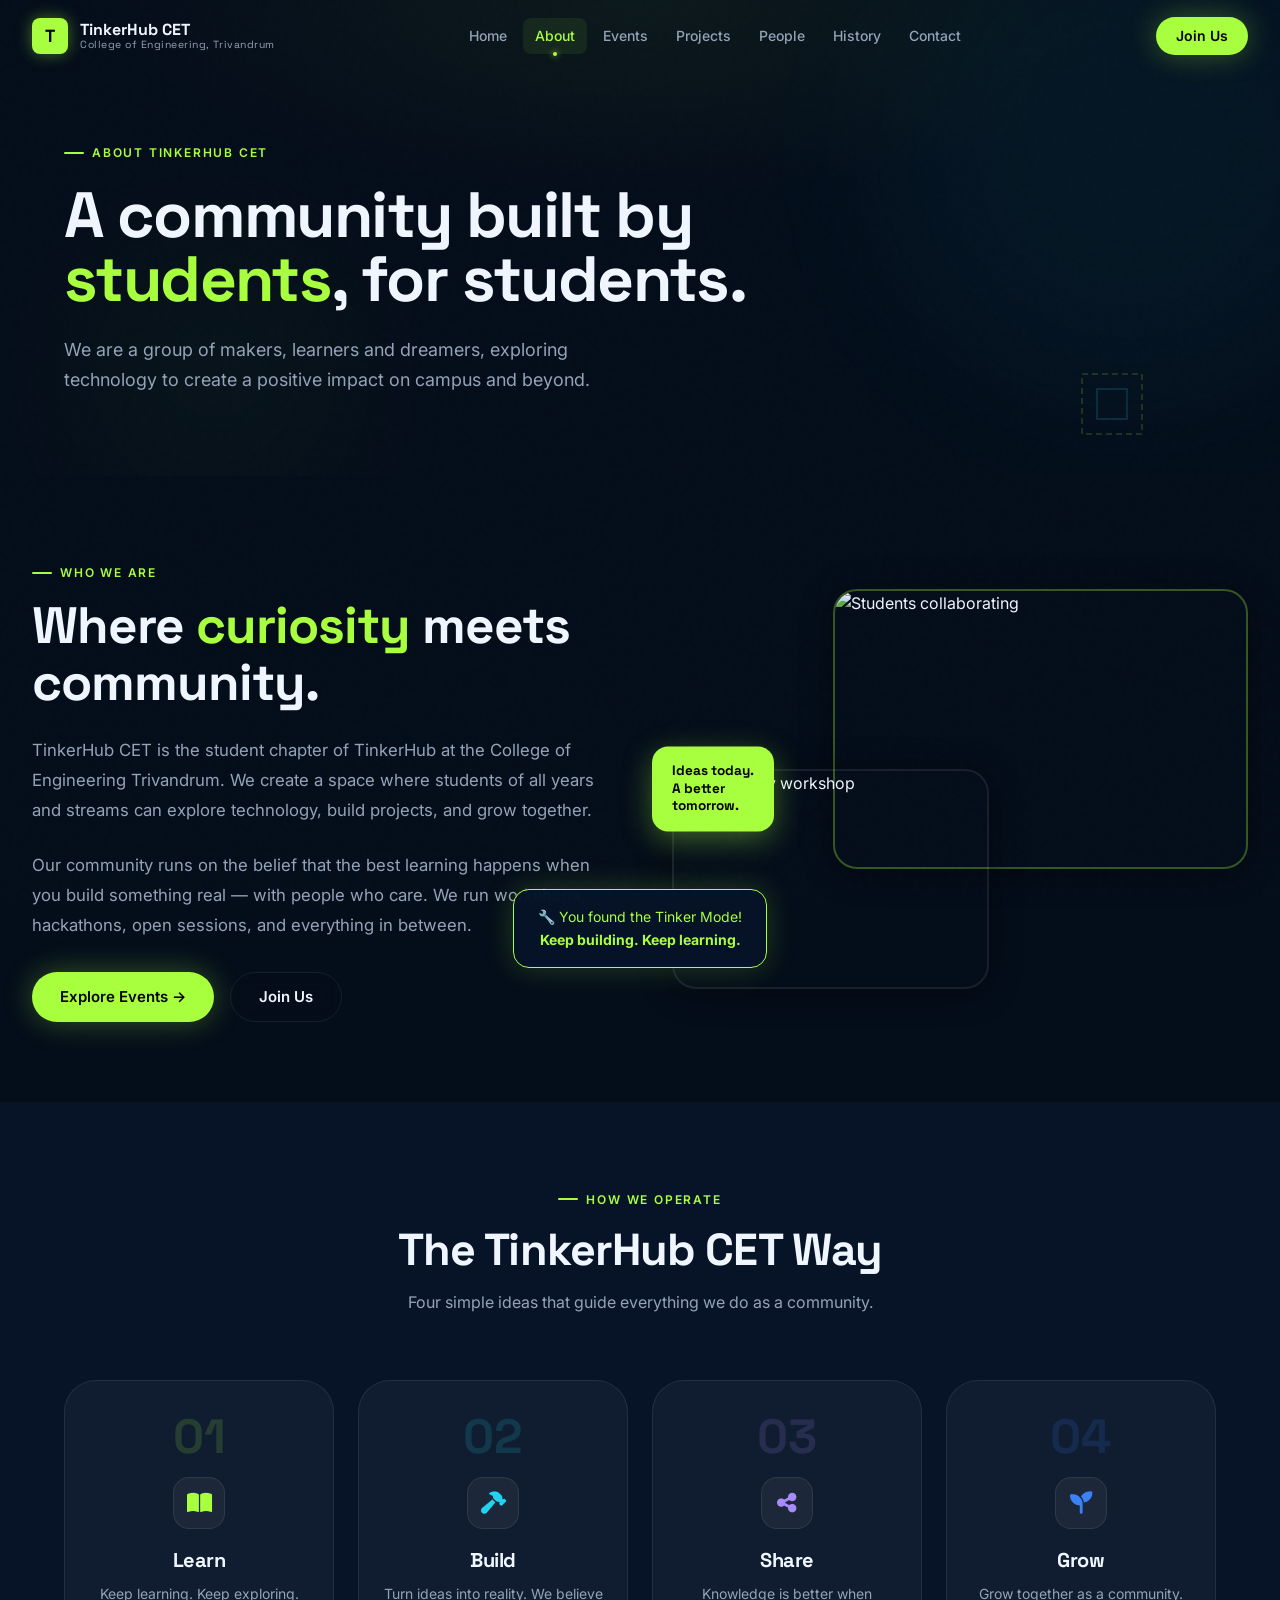
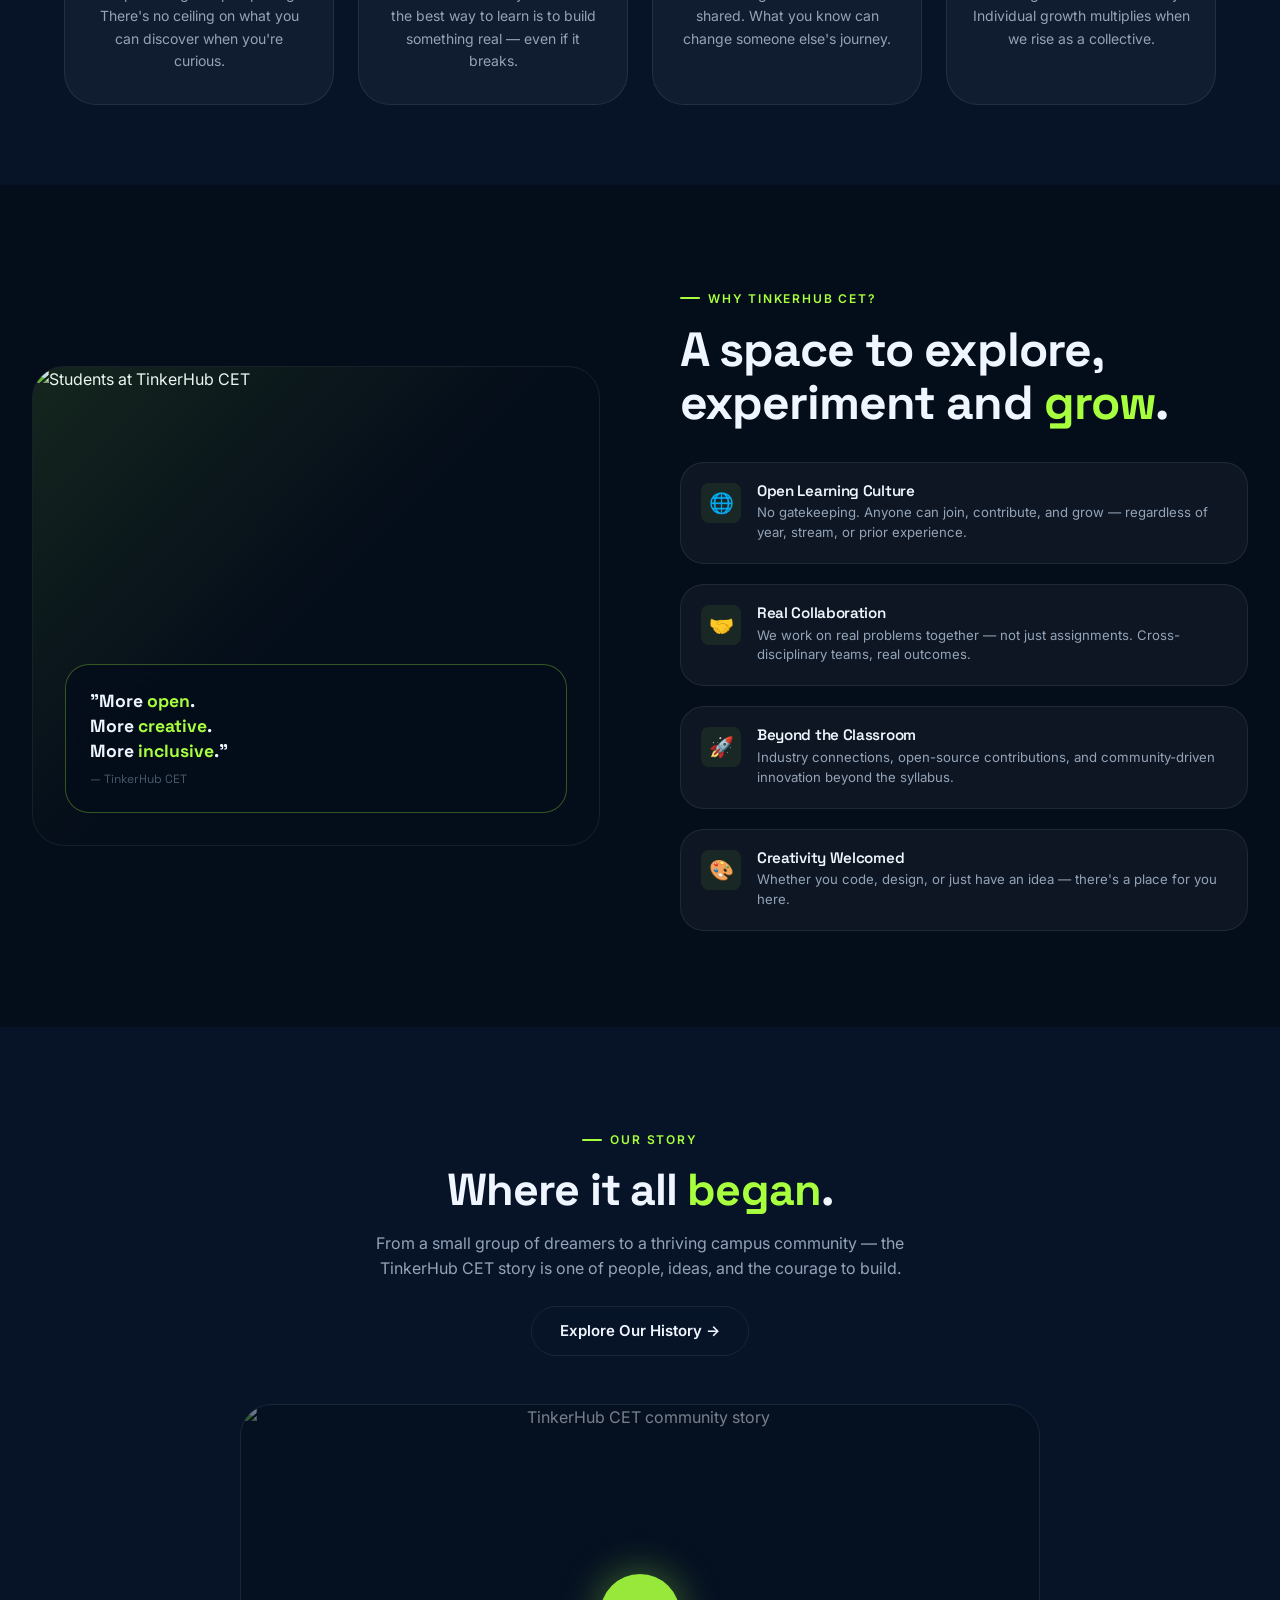
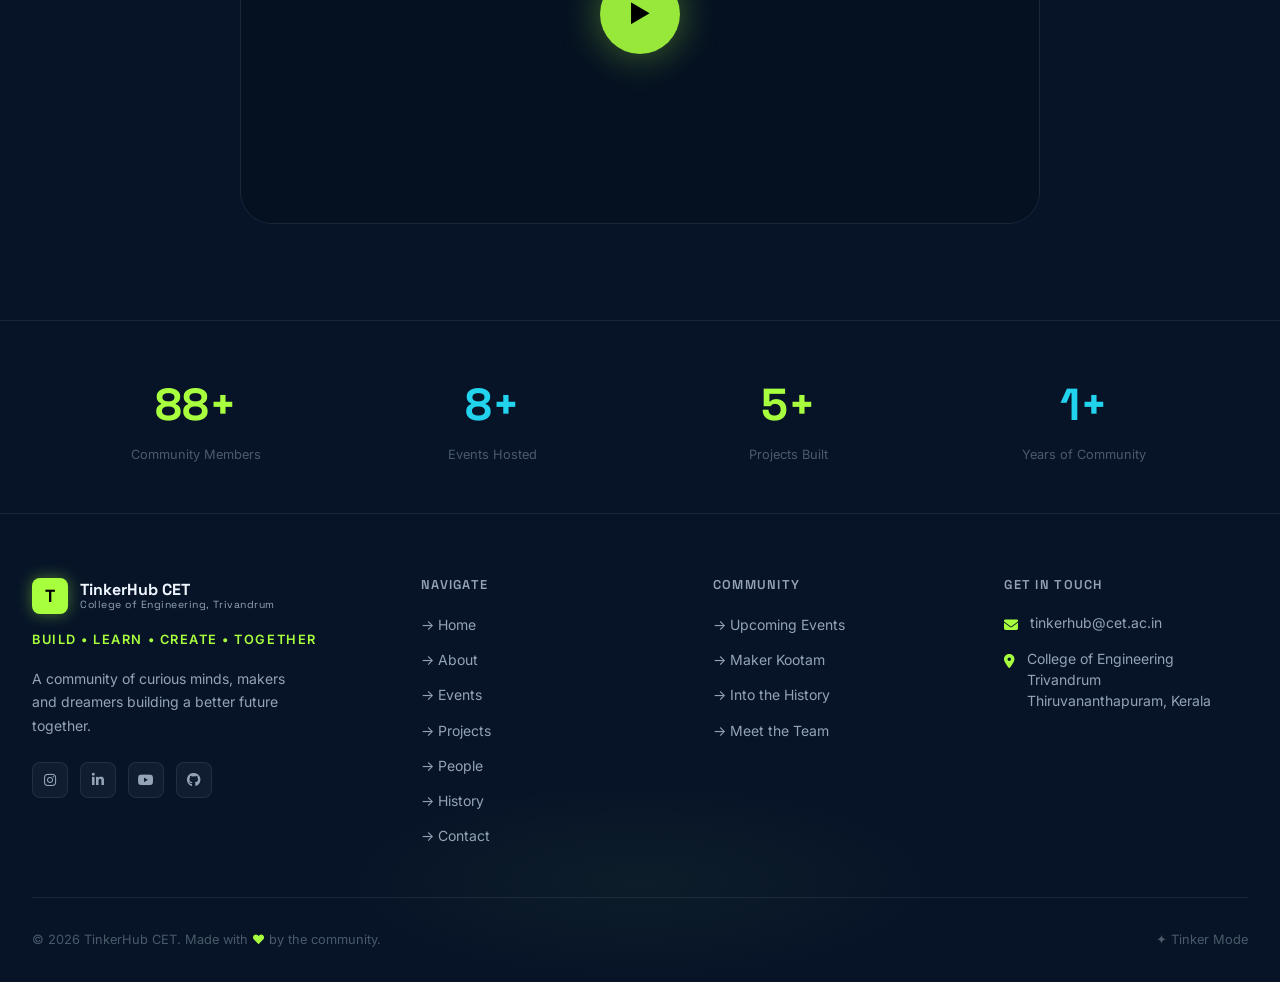
==== commit 4db07353: "perf & a11y: add favicon, open graph tags, scroll progress, back to top, and copy email features" ====
--- a/about.html
+++ b/about.html
@@ -4,7 +4,14 @@
   <meta charset="UTF-8" />
   <meta name="viewport" content="width=device-width, initial-scale=1.0" />
   <meta name="description" content="About TinkerHub CET — A community built by students, for students." />
+  <meta property="og:title" content="About — TinkerHub CET" />
+  <meta property="og:description" content="A community built by students, for students at College of Engineering Trivandrum." />
+  <meta property="og:type" content="website" />
+  <meta name="twitter:card" content="summary_large_image" />
   <title>About — TinkerHub CET</title>
+  <link rel="icon" href="favicon.svg" type="image/svg+xml" />
+  <link rel="preconnect" href="https://fonts.googleapis.com" />
+  <link rel="preconnect" href="https://fonts.gstatic.com" crossorigin />
   <link rel="stylesheet" href="css/base.css" />
   <link rel="stylesheet" href="css/nav.css" />
   <link rel="stylesheet" href="css/footer.css" />
@@ -12,6 +19,8 @@
   <link rel="stylesheet" href="https://cdnjs.cloudflare.com/ajax/libs/font-awesome/6.5.0/css/all.min.css" />
 </head>
 <body>
+<a href="#main-content" class="skip-link">Skip to main content</a>
+<div class="page-progress" id="pageProgress"></div>
 
 <!-- NAVBAR -->
 <nav class="navbar scrolled" id="navbar">
@@ -47,7 +56,7 @@
 </div>
 
 <!-- PAGE HERO -->
-<section class="page-hero">
+<section class="page-hero" id="main-content">
   <div class="gradient-orb orb-cyan"  style="width:500px;height:500px;top:-100px;right:-100px;opacity:0.6;"></div>
   <div class="gradient-orb orb-green" style="width:300px;height:300px;bottom:-50px;left:5%;opacity:0.4;"></div>
 
@@ -314,6 +323,11 @@
 </footer>
 <div class="easter-toast" id="easterToast">🔧 You found the Tinker Mode!<br/><strong>Keep building. Keep learning.</strong></div>
 
+<!-- Back to top button -->
+<button class="back-to-top" id="backToTop" aria-label="Back to top">
+  <i class="fas fa-arrow-up"></i>
+</button>
+
 <script src="js/main.js"></script>
 </body>
 </html>
--- a/css/base.css
+++ b/css/base.css
@@ -411,6 +411,141 @@
 ::selection { background: rgba(168, 255, 62, 0.2); color: var(--accent-green); }
 
 /* ============================================================
+   FOCUS VISIBLE — ACCESSIBILITY
+   ============================================================ */
+:focus-visible {
+  outline: 2px solid var(--accent-green);
+  outline-offset: 3px;
+  border-radius: 4px;
+}
+:focus:not(:focus-visible) { outline: none; }
+
+/* Skip to content link */
+.skip-link {
+  position: fixed;
+  top: -100px;
+  left: 1rem;
+  z-index: 9999;
+  background: var(--accent-green);
+  color: #000;
+  padding: 0.5rem 1.25rem;
+  border-radius: 100px;
+  font-size: 0.875rem;
+  font-weight: 700;
+  transition: top 0.2s ease;
+  box-shadow: 0 4px 20px rgba(168, 255, 62, 0.4);
+}
+.skip-link:focus { top: 1rem; }
+
+/* ============================================================
+   BACK TO TOP BUTTON
+   ============================================================ */
+.back-to-top {
+  position: fixed;
+  bottom: 2rem;
+  right: 2rem;
+  width: 44px;
+  height: 44px;
+  border-radius: 50%;
+  background: var(--accent-green);
+  color: #000;
+  border: none;
+  cursor: pointer;
+  display: flex;
+  align-items: center;
+  justify-content: center;
+  font-size: 1rem;
+  box-shadow: 0 0 20px rgba(168,255,62,0.4);
+  opacity: 0;
+  transform: translateY(20px);
+  pointer-events: none;
+  transition: opacity 0.3s ease, transform 0.3s ease;
+  z-index: 900;
+}
+.back-to-top.visible {
+  opacity: 1;
+  transform: translateY(0);
+  pointer-events: auto;
+}
+.back-to-top:hover {
+  background: #c4ff6b;
+  box-shadow: 0 0 30px rgba(168,255,62,0.6);
+  transform: translateY(-3px);
+}
+
+/* ============================================================
+   PAGE PROGRESS BAR
+   ============================================================ */
+.page-progress {
+  position: fixed;
+  top: 0;
+  left: 0;
+  height: 3px;
+  width: 0%;
+  background: linear-gradient(90deg, var(--accent-green), var(--accent-cyan));
+  z-index: 9999;
+  transition: width 0.1s linear;
+  box-shadow: 0 0 8px rgba(168,255,62,0.5);
+}
+
+/* ============================================================
+   MOBILE FILTER CHIPS SCROLL
+   ============================================================ */
+.filter-chips {
+  -webkit-overflow-scrolling: touch;
+  scrollbar-width: none;
+  -ms-overflow-style: none;
+}
+.filter-chips::-webkit-scrollbar { display: none; }
+
+/* ============================================================
+   COPY EMAIL TOOLTIP
+   ============================================================ */
+.copy-tooltip {
+  position: fixed;
+  bottom: 2rem;
+  left: 50%;
+  transform: translateX(-50%) translateY(20px);
+  background: rgba(7,20,40,0.95);
+  border: 1px solid var(--accent-green);
+  color: var(--accent-green);
+  padding: 0.5rem 1.25rem;
+  border-radius: 100px;
+  font-size: 0.8rem;
+  font-weight: 600;
+  z-index: 9998;
+  opacity: 0;
+  transition: opacity 0.3s ease, transform 0.3s ease;
+  pointer-events: none;
+  white-space: nowrap;
+}
+.copy-tooltip.show {
+  opacity: 1;
+  transform: translateX(-50%) translateY(0);
+}
+
+/* ============================================================
+   HOME MOBILE SWIPE CARDS
+   ============================================================ */
+@media (max-width: 768px) {
+  .event-cards-row {
+    display: flex;
+    overflow-x: auto;
+    scroll-snap-type: x mandatory;
+    -webkit-overflow-scrolling: touch;
+    scrollbar-width: none;
+    gap: 1rem;
+    padding-bottom: 0.5rem;
+  }
+  .event-cards-row::-webkit-scrollbar { display: none; }
+  .event-card-home {
+    min-width: 280px;
+    scroll-snap-align: start;
+    flex-shrink: 0;
+  }
+}
+
+/* ============================================================
    RESPONSIVE BREAKPOINTS
    ============================================================ */
 @media (max-width: 1024px) {
@@ -421,4 +556,5 @@
   :root { --section-padding: 4rem 1.25rem; }
   .grid-4, .grid-3, .grid-2 { grid-template-columns: 1fr; }
   .container { padding-inline: 1.25rem; }
-}
+  .back-to-top { bottom: 1.5rem; right: 1rem; }
+}
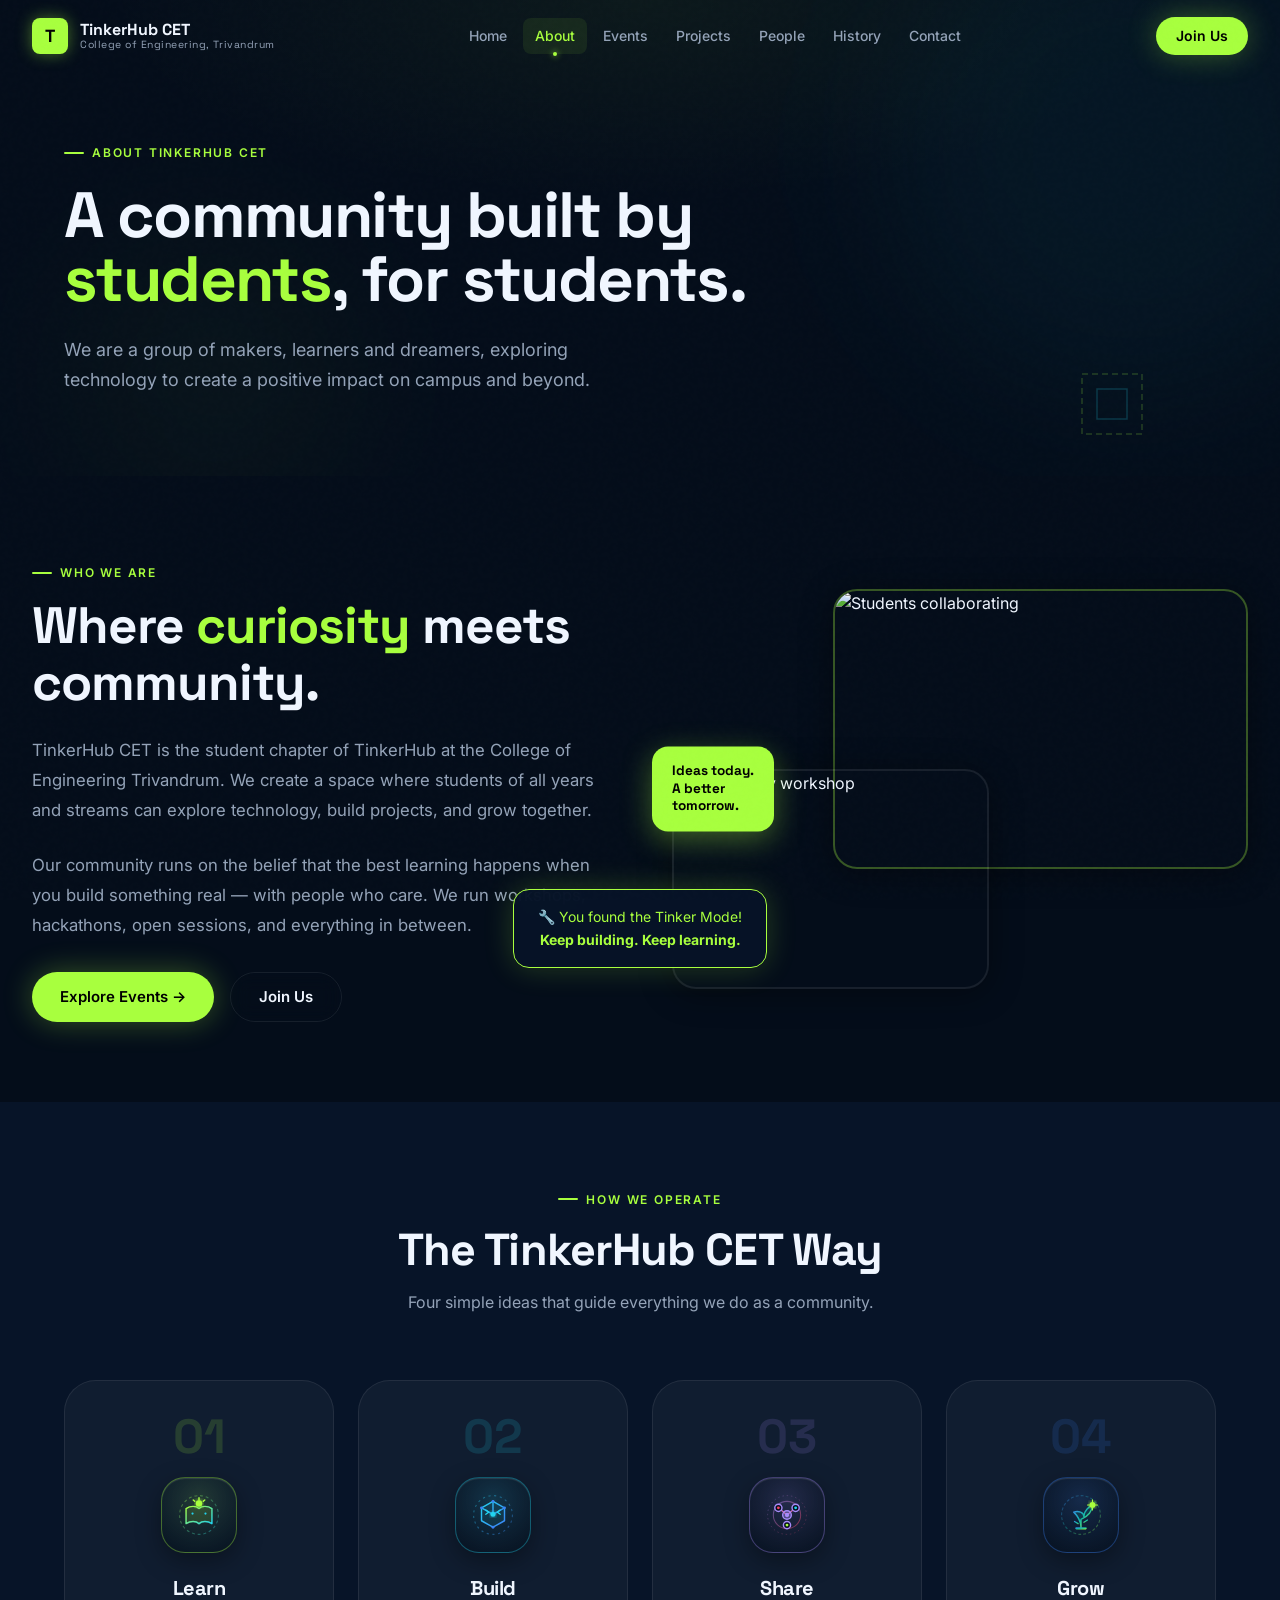
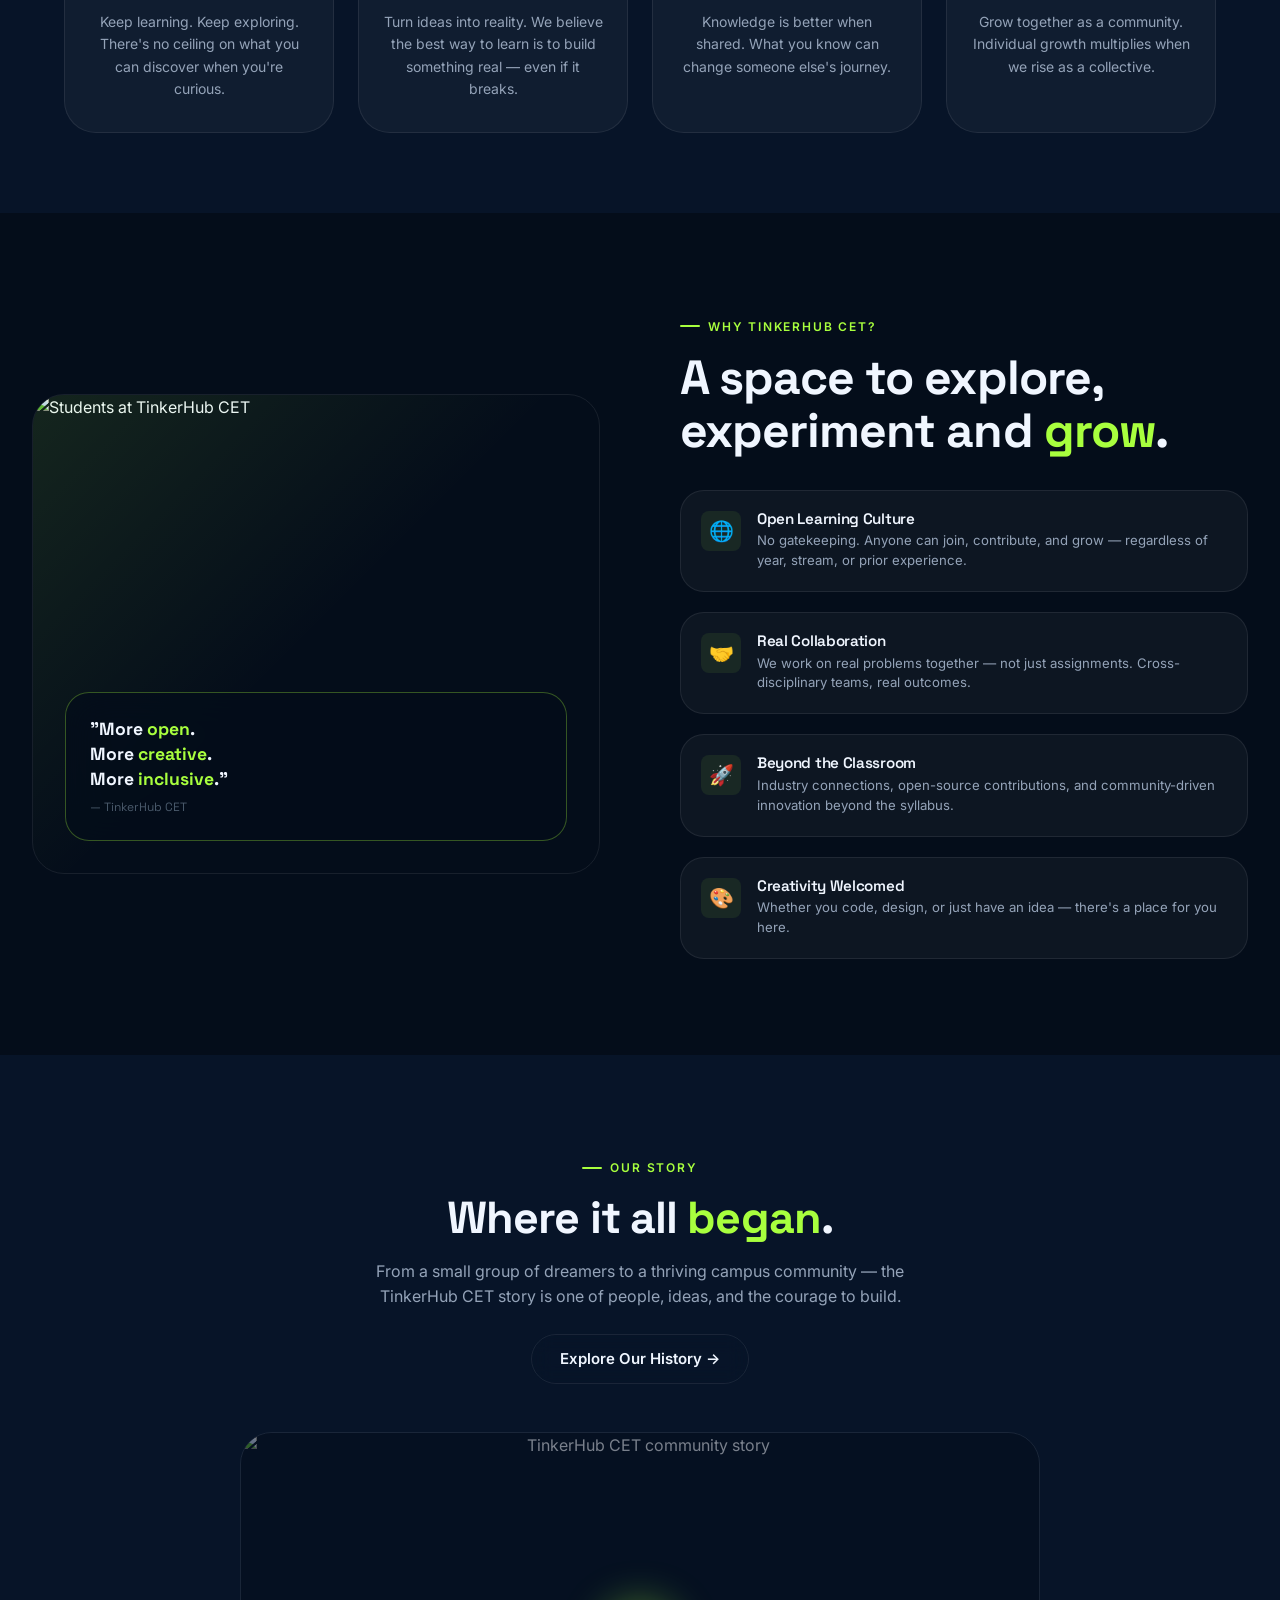
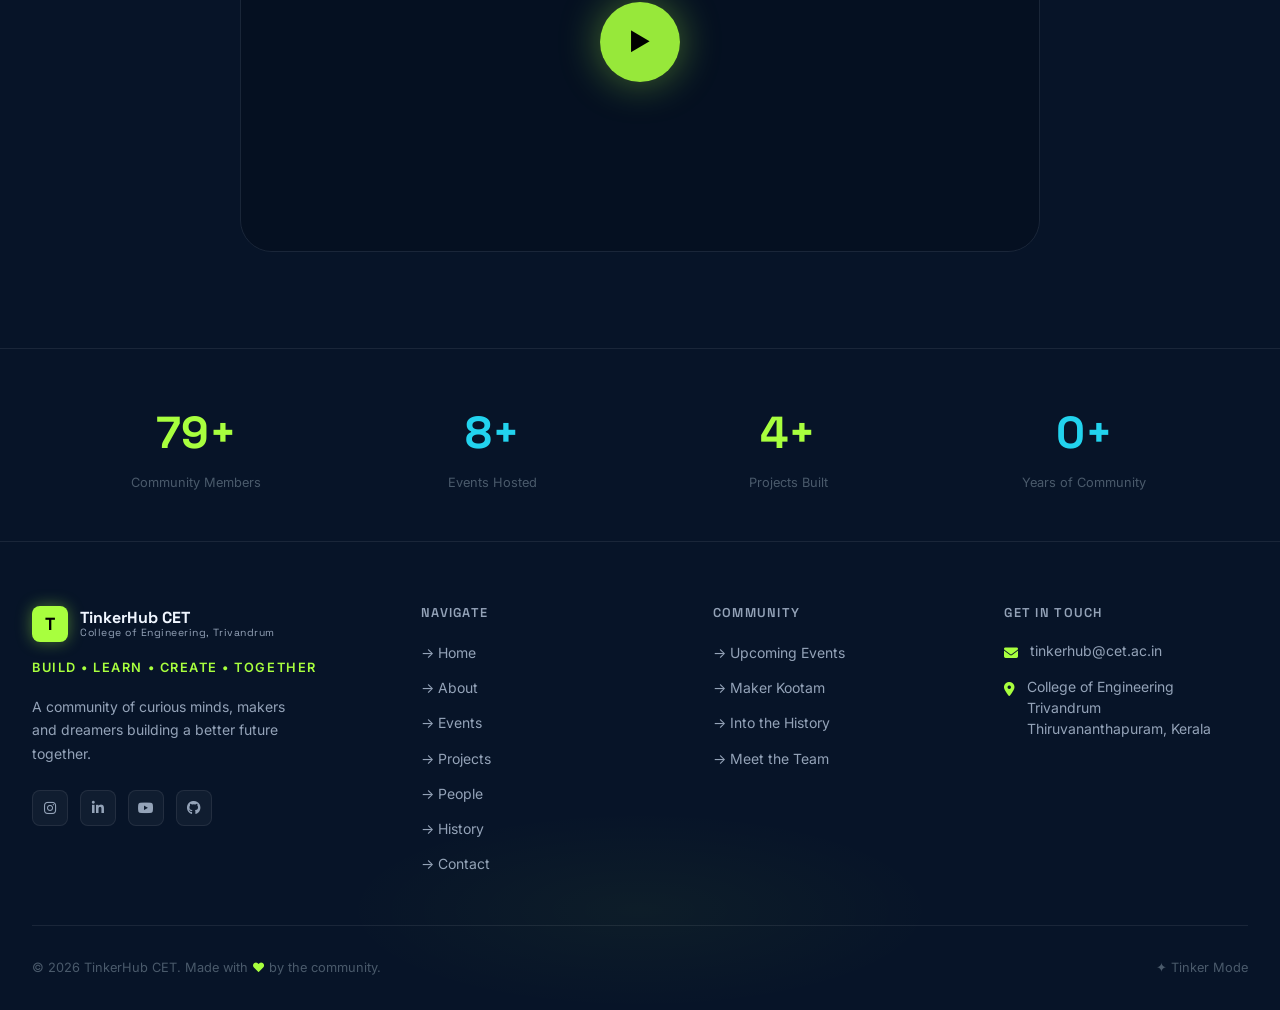
==== commit 0f7127c2: "design: replace simple pillar icons with high-fidelity glowing SVG illustrations" ====
--- a/about.html
+++ b/about.html
@@ -131,28 +131,122 @@
 
       <div class="pillar-card reveal reveal-delay-1">
         <div class="pillar-number">01</div>
-        <div class="pillar-icon"><i class="fas fa-book-open"></i></div>
+        <div class="pillar-icon">
+          <svg class="pillar-svg" viewBox="0 0 64 64" fill="none" xmlns="http://www.w3.org/2000/svg">
+            <defs>
+              <linearGradient id="grad-learn" x1="0%" y1="0%" x2="100%" y2="100%">
+                <stop offset="0%" stop-color="#A8FF3E"/>
+                <stop offset="100%" stop-color="#22D3EE"/>
+              </linearGradient>
+              <filter id="glow-learn" x="-20%" y="-20%" width="140%" height="140%">
+                <feGaussianBlur stdDeviation="3" result="blur"/>
+                <feComposite in="SourceGraphic" in2="blur" operator="over"/>
+              </filter>
+            </defs>
+            <circle cx="32" cy="32" r="27" stroke="url(#grad-learn)" stroke-width="1.5" stroke-dasharray="4 4" opacity="0.35"/>
+            <path d="M14 44C20 40 28 40 32 44C36 40 44 40 50 44V23C44 19 36 19 32 23C28 19 20 19 14 23V44Z" fill="rgba(168, 255, 62, 0.12)" stroke="url(#grad-learn)" stroke-width="2" stroke-linejoin="round"/>
+            <path d="M32 23V44" stroke="url(#grad-learn)" stroke-width="2" stroke-linecap="round"/>
+            <circle cx="32" cy="16" r="4.5" fill="#A8FF3E" filter="url(#glow-learn)"/>
+            <path d="M32 8V11M24 11L26 13M40 11L38 13" stroke="#A8FF3E" stroke-width="2" stroke-linecap="round"/>
+            <circle cx="23" cy="30" r="1.5" fill="#22D3EE"/>
+            <circle cx="41" cy="30" r="1.5" fill="#22D3EE"/>
+            <line x1="22" y1="36" x2="27" y2="36" stroke="url(#grad-learn)" stroke-width="1.5" stroke-linecap="round"/>
+            <line x1="37" y1="36" x2="42" y2="36" stroke="url(#grad-learn)" stroke-width="1.5" stroke-linecap="round"/>
+          </svg>
+        </div>
         <h3 class="pillar-title">Learn</h3>
         <p class="pillar-desc">Keep learning. Keep exploring. There's no ceiling on what you can discover when you're curious.</p>
       </div>
 
       <div class="pillar-card reveal reveal-delay-2">
         <div class="pillar-number">02</div>
-        <div class="pillar-icon"><i class="fas fa-hammer"></i></div>
+        <div class="pillar-icon">
+          <svg class="pillar-svg" viewBox="0 0 64 64" fill="none" xmlns="http://www.w3.org/2000/svg">
+            <defs>
+              <linearGradient id="grad-build" x1="0%" y1="0%" x2="100%" y2="100%">
+                <stop offset="0%" stop-color="#22D3EE"/>
+                <stop offset="100%" stop-color="#3B82F6"/>
+              </linearGradient>
+              <filter id="glow-build" x="-20%" y="-20%" width="140%" height="140%">
+                <feGaussianBlur stdDeviation="3" result="blur"/>
+                <feComposite in="SourceGraphic" in2="blur" operator="over"/>
+              </filter>
+            </defs>
+            <circle cx="32" cy="32" r="27" stroke="url(#grad-build)" stroke-width="1.5" stroke-dasharray="3 5" opacity="0.4"/>
+            <path d="M32 13L48 22V40L32 49L16 40V22L32 13Z" fill="rgba(34, 211, 238, 0.08)" stroke="url(#grad-build)" stroke-width="2" stroke-linejoin="round"/>
+            <path d="M32 13V31M48 22L32 31M16 22L32 31" stroke="url(#grad-build)" stroke-width="2" stroke-linejoin="round"/>
+            <path d="M32 31V49" stroke="url(#grad-build)" stroke-width="2" stroke-linecap="round"/>
+            <path d="M22 25L26 28L22 31" stroke="#22D3EE" stroke-width="1.8" stroke-linecap="round" stroke-linejoin="round"/>
+            <path d="M42 25L38 28L42 31" stroke="#22D3EE" stroke-width="1.8" stroke-linecap="round" stroke-linejoin="round"/>
+            <circle cx="32" cy="31" r="3.5" fill="#22D3EE" filter="url(#glow-build)"/>
+            <circle cx="32" cy="13" r="2" fill="#3B82F6"/>
+            <circle cx="48" cy="22" r="2" fill="#3B82F6"/>
+            <circle cx="16" cy="22" r="2" fill="#3B82F6"/>
+            <circle cx="32" cy="49" r="2" fill="#3B82F6"/>
+          </svg>
+        </div>
         <h3 class="pillar-title">Build</h3>
         <p class="pillar-desc">Turn ideas into reality. We believe the best way to learn is to build something real — even if it breaks.</p>
       </div>
 
       <div class="pillar-card reveal reveal-delay-3">
         <div class="pillar-number">03</div>
-        <div class="pillar-icon"><i class="fas fa-share-nodes"></i></div>
+        <div class="pillar-icon">
+          <svg class="pillar-svg" viewBox="0 0 64 64" fill="none" xmlns="http://www.w3.org/2000/svg">
+            <defs>
+              <linearGradient id="grad-share" x1="0%" y1="0%" x2="100%" y2="100%">
+                <stop offset="0%" stop-color="#A78BFA"/>
+                <stop offset="100%" stop-color="#F43F5E"/>
+              </linearGradient>
+              <filter id="glow-share" x="-20%" y="-20%" width="140%" height="140%">
+                <feGaussianBlur stdDeviation="3" result="blur"/>
+                <feComposite in="SourceGraphic" in2="blur" operator="over"/>
+              </filter>
+            </defs>
+            <circle cx="32" cy="32" r="27" stroke="url(#grad-share)" stroke-width="1" stroke-dasharray="2 4" opacity="0.35"/>
+            <circle cx="32" cy="32" r="19" stroke="url(#grad-share)" stroke-width="1.5" opacity="0.45"/>
+            <line x1="20" y1="22" x2="32" y2="32" stroke="url(#grad-share)" stroke-width="2"/>
+            <line x1="44" y1="22" x2="32" y2="32" stroke="url(#grad-share)" stroke-width="2"/>
+            <line x1="32" y1="32" x2="32" y2="46" stroke="url(#grad-share)" stroke-width="2"/>
+            <line x1="20" y1="22" x2="44" y2="22" stroke="url(#grad-share)" stroke-width="1.5" stroke-dasharray="3 3"/>
+            <circle cx="32" cy="32" r="6" fill="rgba(167, 139, 250, 0.2)" stroke="#A78BFA" stroke-width="2"/>
+            <circle cx="32" cy="32" r="3" fill="#A78BFA" filter="url(#glow-share)"/>
+            <circle cx="20" cy="22" r="5" fill="#040D1A" stroke="#A78BFA" stroke-width="2"/>
+            <circle cx="20" cy="22" r="2" fill="#F43F5E"/>
+            <circle cx="44" cy="22" r="5" fill="#040D1A" stroke="#A78BFA" stroke-width="2"/>
+            <circle cx="44" cy="22" r="2" fill="#22D3EE"/>
+            <circle cx="32" cy="46" r="5" fill="#040D1A" stroke="#A78BFA" stroke-width="2"/>
+            <circle cx="32" cy="46" r="2" fill="#A8FF3E"/>
+          </svg>
+        </div>
         <h3 class="pillar-title">Share</h3>
         <p class="pillar-desc">Knowledge is better when shared. What you know can change someone else's journey.</p>
       </div>
 
       <div class="pillar-card reveal reveal-delay-4">
         <div class="pillar-number">04</div>
-        <div class="pillar-icon"><i class="fas fa-seedling"></i></div>
+        <div class="pillar-icon">
+          <svg class="pillar-svg" viewBox="0 0 64 64" fill="none" xmlns="http://www.w3.org/2000/svg">
+            <defs>
+              <linearGradient id="grad-grow" x1="0%" y1="0%" x2="100%" y2="100%">
+                <stop offset="0%" stop-color="#3B82F6"/>
+                <stop offset="50%" stop-color="#14B8A6"/>
+                <stop offset="100%" stop-color="#A8FF3E"/>
+              </linearGradient>
+              <filter id="glow-grow" x="-20%" y="-20%" width="140%" height="140%">
+                <feGaussianBlur stdDeviation="3" result="blur"/>
+                <feComposite in="SourceGraphic" in2="blur" operator="over"/>
+              </filter>
+            </defs>
+            <circle cx="32" cy="32" r="27" stroke="url(#grad-grow)" stroke-width="1.5" stroke-dasharray="4 3" opacity="0.35"/>
+            <path d="M32 50C32 40 28 34 22 28C28 26 36 28 36 34C36 26 44 20 48 18C48 26 42 34 32 38V50Z" fill="rgba(20, 184, 166, 0.12)" stroke="url(#grad-grow)" stroke-width="2" stroke-linejoin="round"/>
+            <path d="M32 50V38" stroke="url(#grad-grow)" stroke-width="2.5" stroke-linecap="round"/>
+            <path d="M28 44L23 41M36 42L41 39" stroke="url(#grad-grow)" stroke-width="1.8" stroke-linecap="round"/>
+            <circle cx="48" cy="18" r="4" fill="#A8FF3E" filter="url(#glow-grow)"/>
+            <path d="M48 11V14M55 18H52M48 22V25M41 18H44" stroke="#A8FF3E" stroke-width="1.5" stroke-linecap="round"/>
+            <rect x="24" y="49" width="16" height="3" rx="1.5" fill="url(#grad-grow)"/>
+          </svg>
+        </div>
         <h3 class="pillar-title">Grow</h3>
         <p class="pillar-desc">Grow together as a community. Individual growth multiplies when we rise as a collective.</p>
       </div>
--- a/css/about.css
+++ b/css/about.css
@@ -163,23 +163,36 @@
 }
 
 .pillar-icon {
-  width: 52px;
-  height: 52px;
-  border-radius: var(--radius-md);
-  background: rgba(255,255,255,0.05);
-  border: 1px solid var(--border);
+  width: 76px;
+  height: 76px;
+  border-radius: var(--radius-lg);
+  background: radial-gradient(circle at 50% 30%, color-mix(in srgb, var(--pillar-color) 14%, transparent), rgba(4, 13, 26, 0.7));
+  border: 1.5px solid color-mix(in srgb, var(--pillar-color) 35%, transparent);
   display: flex;
   align-items: center;
   justify-content: center;
-  margin: 0 auto 1.25rem;
-  font-size: 1.4rem;
-  color: var(--pillar-color);
-  transition: var(--transition);
+  margin: 0 auto 1.5rem;
+  transition: var(--transition);
+  position: relative;
+  box-shadow: 0 8px 24px rgba(0, 0, 0, 0.35), inset 0 1px 1px rgba(255, 255, 255, 0.12);
+}
+
+.pillar-svg {
+  width: 46px;
+  height: 46px;
+  transition: transform 0.4s cubic-bezier(0.34, 1.56, 0.64, 1), filter 0.4s ease;
 }
 
 .pillar-card:hover .pillar-icon {
-  background: rgba(255,255,255,0.08);
-  box-shadow: 0 0 20px rgba(168,255,62,0.15);
+  border-color: var(--pillar-color);
+  box-shadow: 0 0 30px color-mix(in srgb, var(--pillar-color) 40%, transparent), 
+              inset 0 0 15px color-mix(in srgb, var(--pillar-color) 20%, transparent);
+  transform: translateY(-3px) scale(1.05);
+}
+
+.pillar-card:hover .pillar-svg {
+  transform: scale(1.1);
+  filter: drop-shadow(0 0 10px var(--pillar-color));
 }
 
 .pillar-title {
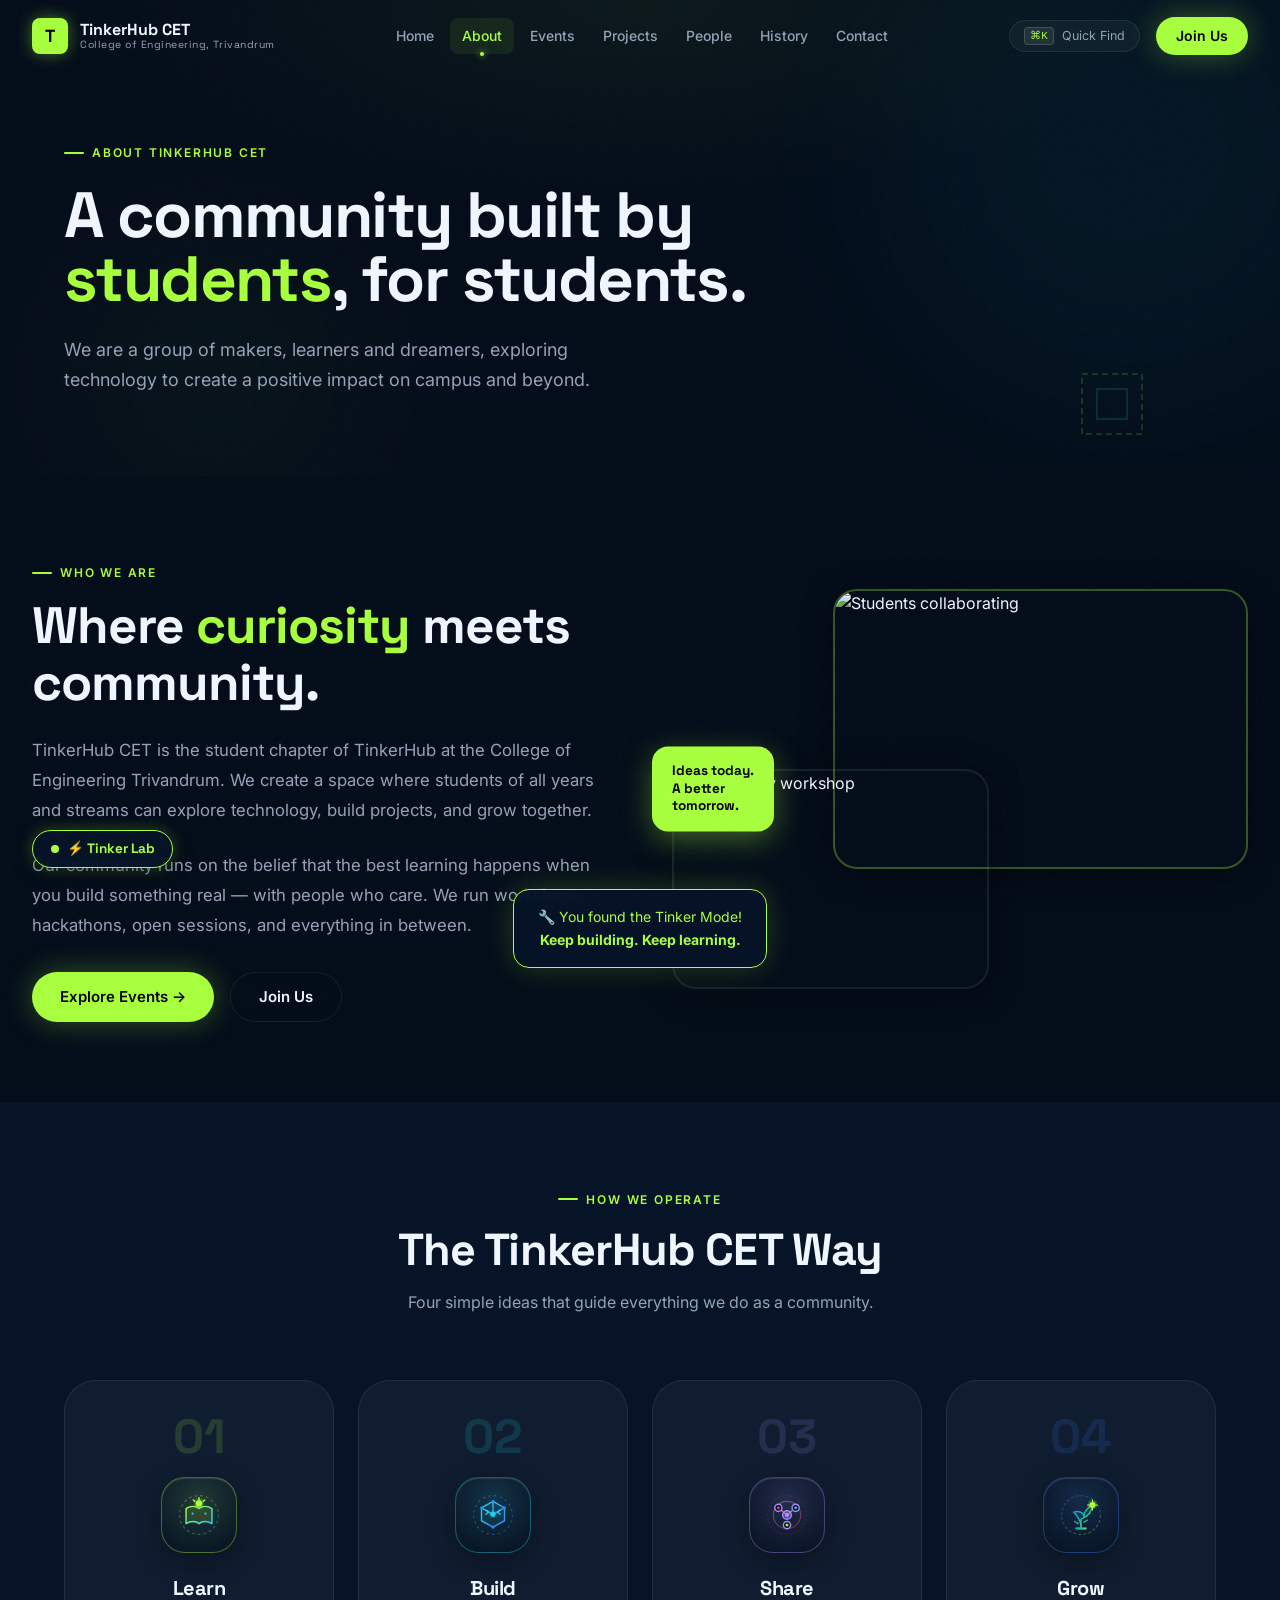
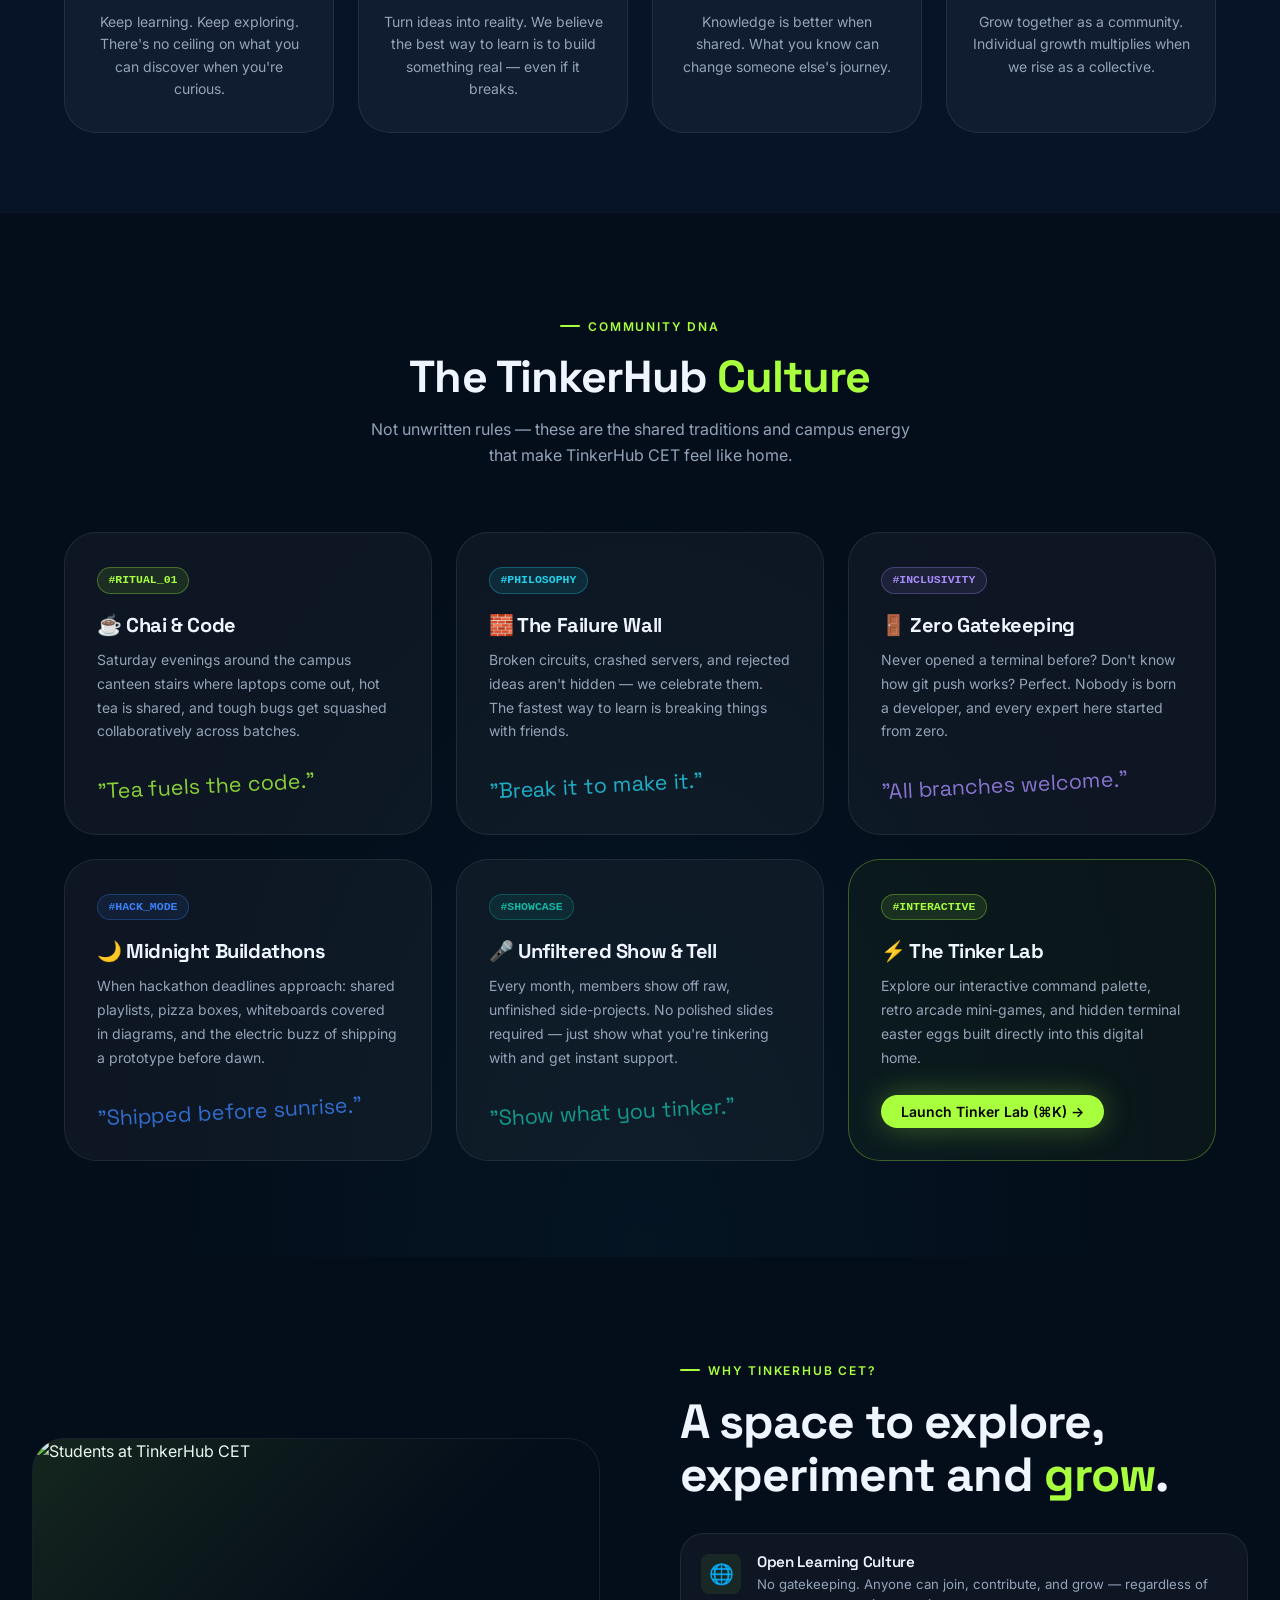
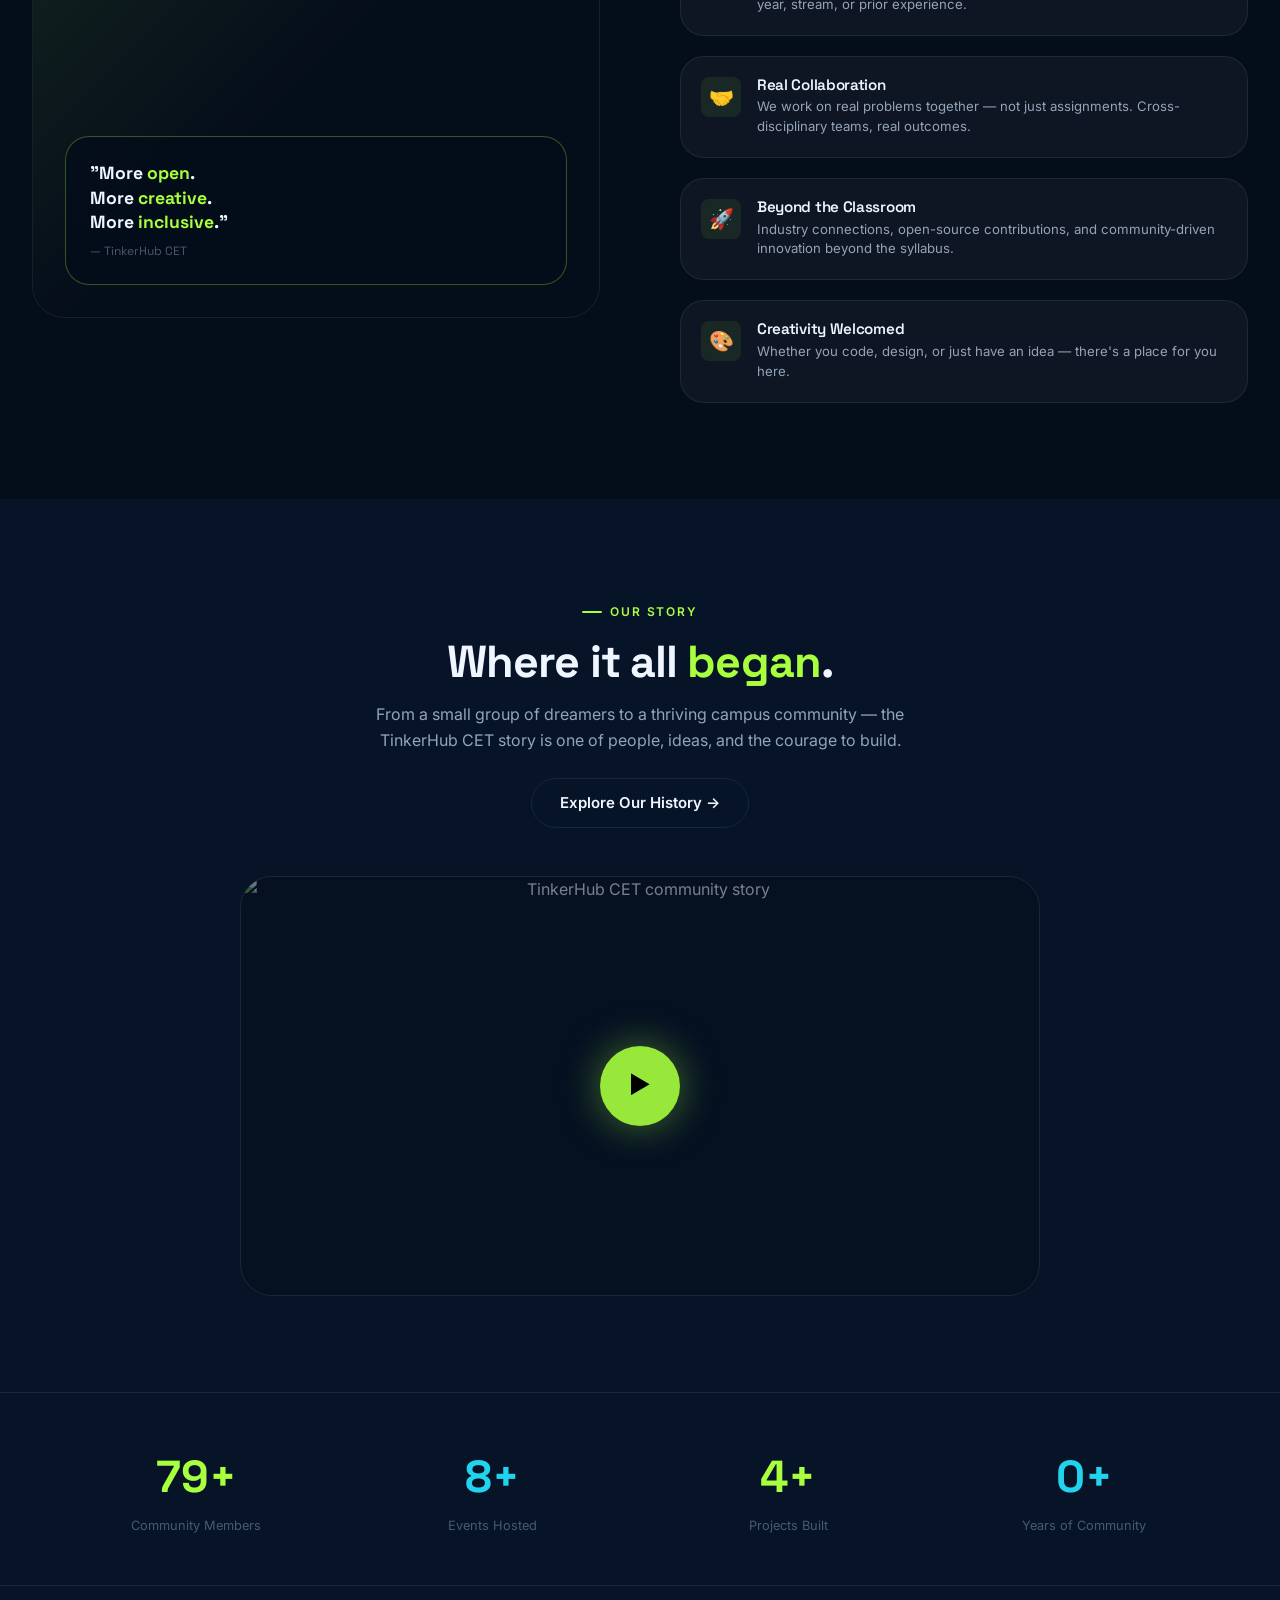
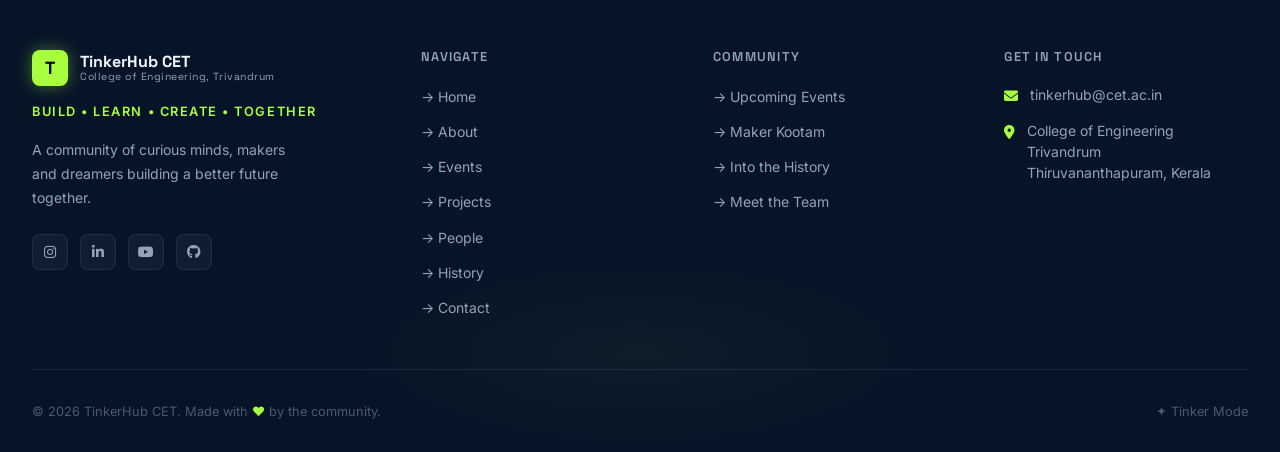
==== commit caf71e65: "feat(creative): add Command Palette (⌘K), Arcade Mini-Game, TinkerHub Culture, Member Stories, Time " ====
--- a/about.html
+++ b/about.html
@@ -16,6 +16,7 @@
   <link rel="stylesheet" href="css/nav.css" />
   <link rel="stylesheet" href="css/footer.css" />
   <link rel="stylesheet" href="css/about.css" />
+  <link rel="stylesheet" href="css/creative.css" />
   <link rel="stylesheet" href="https://cdnjs.cloudflare.com/ajax/libs/font-awesome/6.5.0/css/all.min.css" />
 </head>
 <body>
@@ -39,6 +40,9 @@
       <li><a href="contact.html">Contact</a></li>
     </ul>
     <div class="nav-right">
+      <button class="cmd-k-trigger" id="cmdKTrigger" aria-label="Open command palette">
+        <kbd>⌘K</kbd> <span>Quick Find</span>
+      </button>
       <a href="contact.html" class="btn btn-primary btn-sm">Join Us</a>
       <button class="hamburger" id="hamburger"><span></span><span></span><span></span></button>
     </div>
@@ -255,6 +259,99 @@
   </div>
 </section>
 
+<!-- TINKERHUB CULTURE & RITUALS -->
+<section class="culture-section">
+  <div class="container">
+    <div class="section-header text-center">
+      <div class="section-label" style="justify-content:center;">Community DNA</div>
+      <h2 class="display-md reveal">The TinkerHub <span class="highlight">Culture</span></h2>
+      <p class="reveal reveal-delay-1" style="color:var(--text-secondary);max-width:560px;margin:1rem auto 0;">
+        Not unwritten rules — these are the shared traditions and campus energy that make TinkerHub CET feel like home.
+      </p>
+    </div>
+
+    <div class="culture-grid">
+
+      <!-- Culture Card 1 -->
+      <div class="culture-card reveal reveal-delay-1" style="--card-glow: var(--accent-green);">
+        <div>
+          <span class="culture-tag">#RITUAL_01</span>
+          <h3 class="culture-title">☕ Chai &amp; Code</h3>
+          <p class="culture-desc">
+            Saturday evenings around the campus canteen stairs where laptops come out, hot tea is shared, and tough bugs get squashed collaboratively across batches.
+          </p>
+        </div>
+        <div class="culture-stamp">"Tea fuels the code."</div>
+      </div>
+
+      <!-- Culture Card 2 -->
+      <div class="culture-card reveal reveal-delay-2" style="--card-glow: var(--accent-cyan);">
+        <div>
+          <span class="culture-tag">#PHILOSOPHY</span>
+          <h3 class="culture-title">🧱 The Failure Wall</h3>
+          <p class="culture-desc">
+            Broken circuits, crashed servers, and rejected ideas aren't hidden — we celebrate them. The fastest way to learn is breaking things with friends.
+          </p>
+        </div>
+        <div class="culture-stamp">"Break it to make it."</div>
+      </div>
+
+      <!-- Culture Card 3 -->
+      <div class="culture-card reveal reveal-delay-3" style="--card-glow: var(--accent-purple);">
+        <div>
+          <span class="culture-tag">#INCLUSIVITY</span>
+          <h3 class="culture-title">🚪 Zero Gatekeeping</h3>
+          <p class="culture-desc">
+            Never opened a terminal before? Don't know how git push works? Perfect. Nobody is born a developer, and every expert here started from zero.
+          </p>
+        </div>
+        <div class="culture-stamp">"All branches welcome."</div>
+      </div>
+
+      <!-- Culture Card 4 -->
+      <div class="culture-card reveal reveal-delay-1" style="--card-glow: var(--accent-blue);">
+        <div>
+          <span class="culture-tag">#HACK_MODE</span>
+          <h3 class="culture-title">🌙 Midnight Buildathons</h3>
+          <p class="culture-desc">
+            When hackathon deadlines approach: shared playlists, pizza boxes, whiteboards covered in diagrams, and the electric buzz of shipping a prototype before dawn.
+          </p>
+        </div>
+        <div class="culture-stamp">"Shipped before sunrise."</div>
+      </div>
+
+      <!-- Culture Card 5 -->
+      <div class="culture-card reveal reveal-delay-2" style="--card-glow: var(--accent-teal);">
+        <div>
+          <span class="culture-tag">#SHOWCASE</span>
+          <h3 class="culture-title">🎤 Unfiltered Show &amp; Tell</h3>
+          <p class="culture-desc">
+            Every month, members show off raw, unfinished side-projects. No polished slides required — just show what you're tinkering with and get instant support.
+          </p>
+        </div>
+        <div class="culture-stamp">"Show what you tinker."</div>
+      </div>
+
+      <!-- Culture Card 6: Interactive Terminal Prompt -->
+      <div class="culture-card reveal reveal-delay-3" style="--card-glow: var(--accent-green); background: rgba(168, 255, 62, 0.04); border-color: var(--border-accent);">
+        <div>
+          <span class="culture-tag">#INTERACTIVE</span>
+          <h3 class="culture-title">⚡ The Tinker Lab</h3>
+          <p class="culture-desc">
+            Explore our interactive command palette, retro arcade mini-games, and hidden terminal easter eggs built directly into this digital home.
+          </p>
+        </div>
+        <div style="margin-top:1.5rem;">
+          <button class="btn btn-primary btn-sm" onclick="document.getElementById('tinkerLabFab').click()">
+            Launch Tinker Lab (⌘K) →
+          </button>
+        </div>
+      </div>
+
+    </div>
+  </div>
+</section>
+
 <!-- WHY TINKERHUB -->
 <section class="why-section">
   <div class="why-inner">
@@ -423,5 +520,6 @@
 </button>
 
 <script src="js/main.js"></script>
+<script src="js/creative.js"></script>
 </body>
 </html>
--- a/css/creative.css
+++ b/css/creative.css
@@ -0,0 +1,565 @@
+/* ============================================================
+   CREATIVE.CSS — Command Palette, Arcade Mini-Game, Culture,
+   Member Stories, Time Capsule Archive & Matrix Easter Egg
+   ============================================================ */
+
+/* ─── COMMAND PALETTE (⌘K) ──────────────────────────────────── */
+.cmd-k-trigger {
+  display: inline-flex;
+  align-items: center;
+  gap: 0.5rem;
+  background: rgba(255, 255, 255, 0.04);
+  border: 1px solid var(--border);
+  border-radius: 100px;
+  padding: 0.35rem 0.85rem;
+  color: var(--text-secondary);
+  font-size: 0.78rem;
+  cursor: pointer;
+  transition: var(--transition);
+}
+.cmd-k-trigger:hover {
+  border-color: var(--accent-green);
+  color: var(--text-primary);
+  background: rgba(168, 255, 62, 0.08);
+}
+.cmd-k-trigger kbd {
+  background: rgba(255, 255, 255, 0.08);
+  border: 1px solid rgba(255, 255, 255, 0.15);
+  border-radius: 4px;
+  padding: 0.1rem 0.35rem;
+  font-size: 0.68rem;
+  font-family: monospace;
+  color: var(--accent-green);
+}
+
+.cmd-modal-overlay {
+  position: fixed;
+  inset: 0;
+  background: rgba(4, 13, 26, 0.85);
+  backdrop-filter: blur(16px);
+  -webkit-backdrop-filter: blur(16px);
+  z-index: 10000;
+  display: flex;
+  align-items: flex-start;
+  justify-content: center;
+  padding-top: 12vh;
+  opacity: 0;
+  pointer-events: none;
+  transition: opacity 0.25s cubic-bezier(0.16, 1, 0.3, 1);
+}
+.cmd-modal-overlay.open {
+  opacity: 1;
+  pointer-events: auto;
+}
+
+.cmd-modal {
+  width: 90%;
+  max-width: 620px;
+  background: #071428;
+  border: 1.5px solid var(--border-accent);
+  border-radius: var(--radius-xl);
+  box-shadow: 0 20px 70px rgba(0, 0, 0, 0.7), 0 0 35px rgba(168, 255, 62, 0.2);
+  overflow: hidden;
+  transform: translateY(-20px) scale(0.98);
+  transition: transform 0.25s cubic-bezier(0.16, 1, 0.3, 1);
+}
+.cmd-modal-overlay.open .cmd-modal {
+  transform: translateY(0) scale(1);
+}
+
+.cmd-header {
+  display: flex;
+  align-items: center;
+  gap: 0.85rem;
+  padding: 1.25rem 1.5rem;
+  border-bottom: 1px solid var(--border);
+  position: relative;
+}
+.cmd-header i {
+  color: var(--accent-green);
+  font-size: 1.1rem;
+}
+.cmd-input {
+  flex: 1;
+  background: transparent;
+  border: none;
+  color: var(--text-primary);
+  font-size: 1.05rem;
+  outline: none;
+  font-family: var(--font-heading);
+}
+.cmd-input::placeholder { color: var(--text-muted); }
+.cmd-close-btn {
+  background: transparent;
+  border: none;
+  color: var(--text-muted);
+  cursor: pointer;
+  padding: 0.35rem;
+  border-radius: 6px;
+  font-size: 0.9rem;
+  transition: var(--transition);
+}
+.cmd-close-btn:hover { color: var(--text-primary); }
+
+.cmd-list {
+  max-height: 380px;
+  overflow-y: auto;
+  padding: 0.75rem 0.5rem;
+}
+.cmd-group-label {
+  padding: 0.5rem 1rem 0.25rem;
+  font-size: 0.68rem;
+  text-transform: uppercase;
+  letter-spacing: 0.12em;
+  color: var(--text-muted);
+  font-weight: 700;
+}
+.cmd-item {
+  display: flex;
+  align-items: center;
+  justify-content: space-between;
+  padding: 0.75rem 1rem;
+  border-radius: var(--radius-sm);
+  color: var(--text-primary);
+  text-decoration: none;
+  cursor: pointer;
+  transition: var(--transition);
+}
+.cmd-item:hover, .cmd-item.active {
+  background: rgba(168, 255, 62, 0.1);
+  color: var(--accent-green);
+  transform: translateX(4px);
+}
+.cmd-item-left {
+  display: flex;
+  align-items: center;
+  gap: 0.75rem;
+}
+.cmd-item-icon {
+  width: 28px;
+  height: 28px;
+  border-radius: 6px;
+  background: rgba(255, 255, 255, 0.05);
+  display: flex;
+  align-items: center;
+  justify-content: center;
+  font-size: 0.8rem;
+  color: var(--accent-cyan);
+}
+.cmd-item-title {
+  font-size: 0.9rem;
+  font-weight: 500;
+}
+.cmd-item-badge {
+  font-size: 0.68rem;
+  padding: 0.15rem 0.5rem;
+  border-radius: 100px;
+  background: rgba(255, 255, 255, 0.06);
+  color: var(--text-muted);
+}
+.cmd-footer {
+  display: flex;
+  align-items: center;
+  justify-content: space-between;
+  padding: 0.75rem 1.5rem;
+  background: rgba(4, 13, 26, 0.5);
+  border-top: 1px solid var(--border);
+  font-size: 0.72rem;
+  color: var(--text-muted);
+}
+
+/* ─── FLOATING "TINKER LAB" BADGE ───────────────────────────── */
+.tinker-lab-fab {
+  position: fixed;
+  bottom: 2rem;
+  left: 2rem;
+  z-index: 900;
+  display: flex;
+  align-items: center;
+  gap: 0.5rem;
+  background: rgba(7, 20, 40, 0.92);
+  border: 1.5px solid var(--accent-green);
+  border-radius: 100px;
+  padding: 0.6rem 1.1rem;
+  color: var(--accent-green);
+  font-family: var(--font-heading);
+  font-size: 0.85rem;
+  font-weight: 700;
+  cursor: pointer;
+  box-shadow: 0 4px 20px rgba(0, 0, 0, 0.4), 0 0 15px rgba(168, 255, 62, 0.3);
+  backdrop-filter: blur(12px);
+  transition: var(--transition);
+}
+.tinker-lab-fab:hover {
+  background: var(--accent-green);
+  color: #000;
+  transform: translateY(-3px) scale(1.04);
+  box-shadow: 0 8px 30px rgba(168, 255, 62, 0.6);
+}
+.tinker-lab-fab .fab-dot {
+  width: 8px;
+  height: 8px;
+  border-radius: 50%;
+  background: var(--accent-green);
+  animation: blink 1.5s infinite;
+}
+.tinker-lab-fab:hover .fab-dot {
+  background: #000;
+}
+
+/* ─── ARCADE MINI-GAME MODAL ────────────────────────────────── */
+.game-modal-overlay {
+  position: fixed;
+  inset: 0;
+  background: rgba(4, 13, 26, 0.92);
+  backdrop-filter: blur(20px);
+  -webkit-backdrop-filter: blur(20px);
+  z-index: 10001;
+  display: flex;
+  align-items: center;
+  justify-content: center;
+  opacity: 0;
+  pointer-events: none;
+  transition: opacity 0.3s ease;
+  padding: 1rem;
+}
+.game-modal-overlay.open {
+  opacity: 1;
+  pointer-events: auto;
+}
+
+.game-modal-box {
+  width: 100%;
+  max-width: 520px;
+  background: #061120;
+  border: 2px solid var(--accent-green);
+  border-radius: var(--radius-xl);
+  box-shadow: 0 0 50px rgba(168, 255, 62, 0.3), 0 25px 60px rgba(0, 0, 0, 0.8);
+  padding: 1.75rem;
+  text-align: center;
+  position: relative;
+  overflow: hidden;
+}
+.game-modal-box::before {
+  content: '';
+  position: absolute;
+  inset: 0;
+  background: repeating-linear-gradient(0deg, rgba(0, 0, 0, 0.15), rgba(0, 0, 0, 0.15) 2px, transparent 2px, transparent 4px);
+  pointer-events: none;
+  opacity: 0.6;
+}
+.game-header {
+  display: flex;
+  align-items: center;
+  justify-content: space-between;
+  margin-bottom: 1rem;
+  position: relative;
+  z-index: 1;
+}
+.game-title {
+  font-family: var(--font-heading);
+  font-size: 1.25rem;
+  color: var(--accent-green);
+  display: flex;
+  align-items: center;
+  gap: 0.5rem;
+}
+.game-hud {
+  display: flex;
+  justify-content: space-around;
+  background: rgba(255, 255, 255, 0.03);
+  border: 1px solid var(--border);
+  border-radius: var(--radius-sm);
+  padding: 0.5rem 1rem;
+  margin-bottom: 1rem;
+  font-family: monospace;
+  font-size: 0.85rem;
+  color: var(--text-secondary);
+  position: relative;
+  z-index: 1;
+}
+.game-hud span { color: var(--accent-cyan); font-weight: 700; }
+#gameCanvas {
+  background: #020710;
+  border: 1px solid var(--border-accent);
+  border-radius: var(--radius-md);
+  display: block;
+  margin: 0 auto;
+  max-width: 100%;
+  box-shadow: inset 0 0 30px rgba(0, 0, 0, 0.8);
+  position: relative;
+  z-index: 1;
+}
+.game-controls {
+  margin-top: 1rem;
+  display: flex;
+  gap: 0.5rem;
+  justify-content: center;
+  position: relative;
+  z-index: 1;
+}
+.game-controls button {
+  padding: 0.5rem 1.25rem;
+  border-radius: 100px;
+  font-size: 0.85rem;
+  font-weight: 600;
+  cursor: pointer;
+  transition: var(--transition);
+}
+.game-instructions {
+  font-size: 0.75rem;
+  color: var(--text-muted);
+  margin-top: 0.75rem;
+  position: relative;
+  z-index: 1;
+}
+
+/* ─── TINKERHUB CULTURE SECTION (about.html) ────────────────── */
+.culture-section {
+  padding: 6rem 2rem;
+  position: relative;
+  overflow: hidden;
+  background: radial-gradient(ellipse at 50% 100%, rgba(34, 211, 238, 0.04) 0%, transparent 60%);
+}
+.culture-grid {
+  display: grid;
+  grid-template-columns: repeat(3, 1fr);
+  gap: 1.5rem;
+  margin-top: 3rem;
+}
+.culture-card {
+  background: var(--bg-card);
+  border: 1px solid var(--border);
+  border-radius: var(--radius-xl);
+  padding: 2rem;
+  transition: var(--transition);
+  position: relative;
+  overflow: hidden;
+  display: flex;
+  flex-direction: column;
+  justify-content: space-between;
+}
+.culture-card:hover {
+  border-color: var(--card-glow, var(--accent-green));
+  box-shadow: 0 12px 35px rgba(0, 0, 0, 0.5), 0 0 25px color-mix(in srgb, var(--card-glow, var(--accent-green)) 25%, transparent);
+  transform: translateY(-6px);
+}
+.culture-tag {
+  display: inline-block;
+  font-family: monospace;
+  font-size: 0.72rem;
+  font-weight: 700;
+  text-transform: uppercase;
+  color: var(--card-glow, var(--accent-green));
+  background: color-mix(in srgb, var(--card-glow, var(--accent-green)) 10%, transparent);
+  border: 1px solid color-mix(in srgb, var(--card-glow, var(--accent-green)) 30%, transparent);
+  padding: 0.2rem 0.65rem;
+  border-radius: 100px;
+  margin-bottom: 1.25rem;
+  align-self: flex-start;
+}
+.culture-title {
+  font-family: var(--font-heading);
+  font-size: 1.25rem;
+  font-weight: 700;
+  margin-bottom: 0.75rem;
+  color: var(--text-primary);
+}
+.culture-desc {
+  font-size: 0.875rem;
+  color: var(--text-secondary);
+  line-height: 1.7;
+}
+.culture-stamp {
+  font-family: 'Caveat', cursive, var(--font-heading);
+  font-size: 1.35rem;
+  color: var(--card-glow, var(--accent-green));
+  opacity: 0.8;
+  margin-top: 1.5rem;
+  transform: rotate(-3deg);
+  display: inline-block;
+}
+
+/* ─── MEMBER STORIES SECTION (team.html) ────────────────────── */
+.stories-section {
+  padding: 6rem 2rem;
+  position: relative;
+  background: var(--bg-secondary);
+}
+.stories-grid {
+  display: grid;
+  grid-template-columns: repeat(3, 1fr);
+  gap: 1.75rem;
+  margin-top: 3rem;
+}
+.story-card {
+  background: var(--bg-card);
+  border: 1px solid var(--border);
+  border-radius: var(--radius-xl);
+  padding: 2.25rem 2rem;
+  transition: var(--transition);
+  position: relative;
+  display: flex;
+  flex-direction: column;
+  justify-content: space-between;
+}
+.story-card:hover {
+  border-color: var(--border-accent);
+  box-shadow: var(--glow-green), var(--shadow-card);
+  transform: translateY(-5px);
+}
+.story-quote-mark {
+  font-size: 3rem;
+  line-height: 1;
+  color: var(--accent-green);
+  opacity: 0.4;
+  margin-bottom: -0.5rem;
+  font-family: serif;
+}
+.story-text {
+  font-size: 0.95rem;
+  color: var(--text-primary);
+  line-height: 1.7;
+  font-style: italic;
+  margin-bottom: 1.75rem;
+}
+.story-author {
+  display: flex;
+  align-items: center;
+  gap: 1rem;
+  padding-top: 1.25rem;
+  border-top: 1px solid var(--border);
+}
+.story-avatar {
+  width: 44px;
+  height: 44px;
+  border-radius: 50%;
+  background: rgba(168, 255, 62, 0.12);
+  border: 1.5px solid var(--accent-green);
+  display: flex;
+  align-items: center;
+  justify-content: center;
+  font-family: var(--font-heading);
+  font-weight: 700;
+  color: var(--accent-green);
+  font-size: 1rem;
+}
+.story-meta h4 {
+  font-size: 0.9rem;
+  font-weight: 700;
+  color: var(--text-primary);
+}
+.story-meta span {
+  font-size: 0.75rem;
+  color: var(--text-muted);
+}
+
+/* ─── TIME CAPSULE & DIGITAL ARCHIVE (history.html) ─────────── */
+.archive-vault-section {
+  padding: 6rem 2rem;
+  background: #030a14;
+  position: relative;
+}
+.archive-grid {
+  display: grid;
+  grid-template-columns: repeat(3, 1fr);
+  gap: 1.5rem;
+  margin-top: 3rem;
+}
+.archive-card {
+  background: var(--bg-card);
+  border: 1px solid var(--border);
+  border-radius: var(--radius-lg);
+  overflow: hidden;
+  transition: var(--transition);
+  cursor: pointer;
+  position: relative;
+}
+.archive-card:hover {
+  border-color: var(--accent-cyan);
+  box-shadow: 0 10px 30px rgba(0, 0, 0, 0.5), 0 0 20px rgba(34, 211, 238, 0.2);
+  transform: translateY(-5px);
+}
+.archive-img {
+  height: 180px;
+  overflow: hidden;
+  position: relative;
+}
+.archive-img img {
+  width: 100%;
+  height: 100%;
+  object-fit: cover;
+  transition: transform 0.5s ease;
+}
+.archive-card:hover .archive-img img { transform: scale(1.08); }
+.archive-stamp {
+  position: absolute;
+  top: 1rem;
+  right: 1rem;
+  background: rgba(4, 13, 26, 0.85);
+  border: 1px solid var(--accent-cyan);
+  color: var(--accent-cyan);
+  font-family: monospace;
+  font-size: 0.68rem;
+  font-weight: 700;
+  padding: 0.2rem 0.6rem;
+  border-radius: 4px;
+  letter-spacing: 0.08em;
+}
+.archive-body {
+  padding: 1.5rem;
+}
+.archive-year {
+  font-size: 0.72rem;
+  color: var(--accent-green);
+  font-weight: 700;
+  letter-spacing: 0.1em;
+  text-transform: uppercase;
+  margin-bottom: 0.35rem;
+}
+.archive-title {
+  font-family: var(--font-heading);
+  font-size: 1.05rem;
+  font-weight: 700;
+  color: var(--text-primary);
+  margin-bottom: 0.5rem;
+}
+.archive-desc {
+  font-size: 0.82rem;
+  color: var(--text-secondary);
+  line-height: 1.6;
+}
+
+/* ─── MATRIX CODE CANVAS ────────────────────────────────────── */
+#matrixCanvas {
+  position: fixed;
+  inset: 0;
+  width: 100vw;
+  height: 100vh;
+  z-index: 9990;
+  pointer-events: none;
+  opacity: 0;
+  transition: opacity 0.5s ease;
+}
+#matrixCanvas.active {
+  opacity: 0.85;
+}
+
+/* ─── RESPONSIVE ────────────────────────────────────────────── */
+@media (max-width: 1024px) {
+  .culture-grid, .stories-grid, .archive-grid {
+    grid-template-columns: repeat(2, 1fr);
+  }
+}
+@media (max-width: 768px) {
+  .culture-grid, .stories-grid, .archive-grid {
+    grid-template-columns: 1fr;
+  }
+  .cmd-k-trigger span { display: none; }
+  .tinker-lab-fab {
+    bottom: 4.5rem;
+    left: 1rem;
+    padding: 0.5rem 0.9rem;
+    font-size: 0.75rem;
+  }
+}
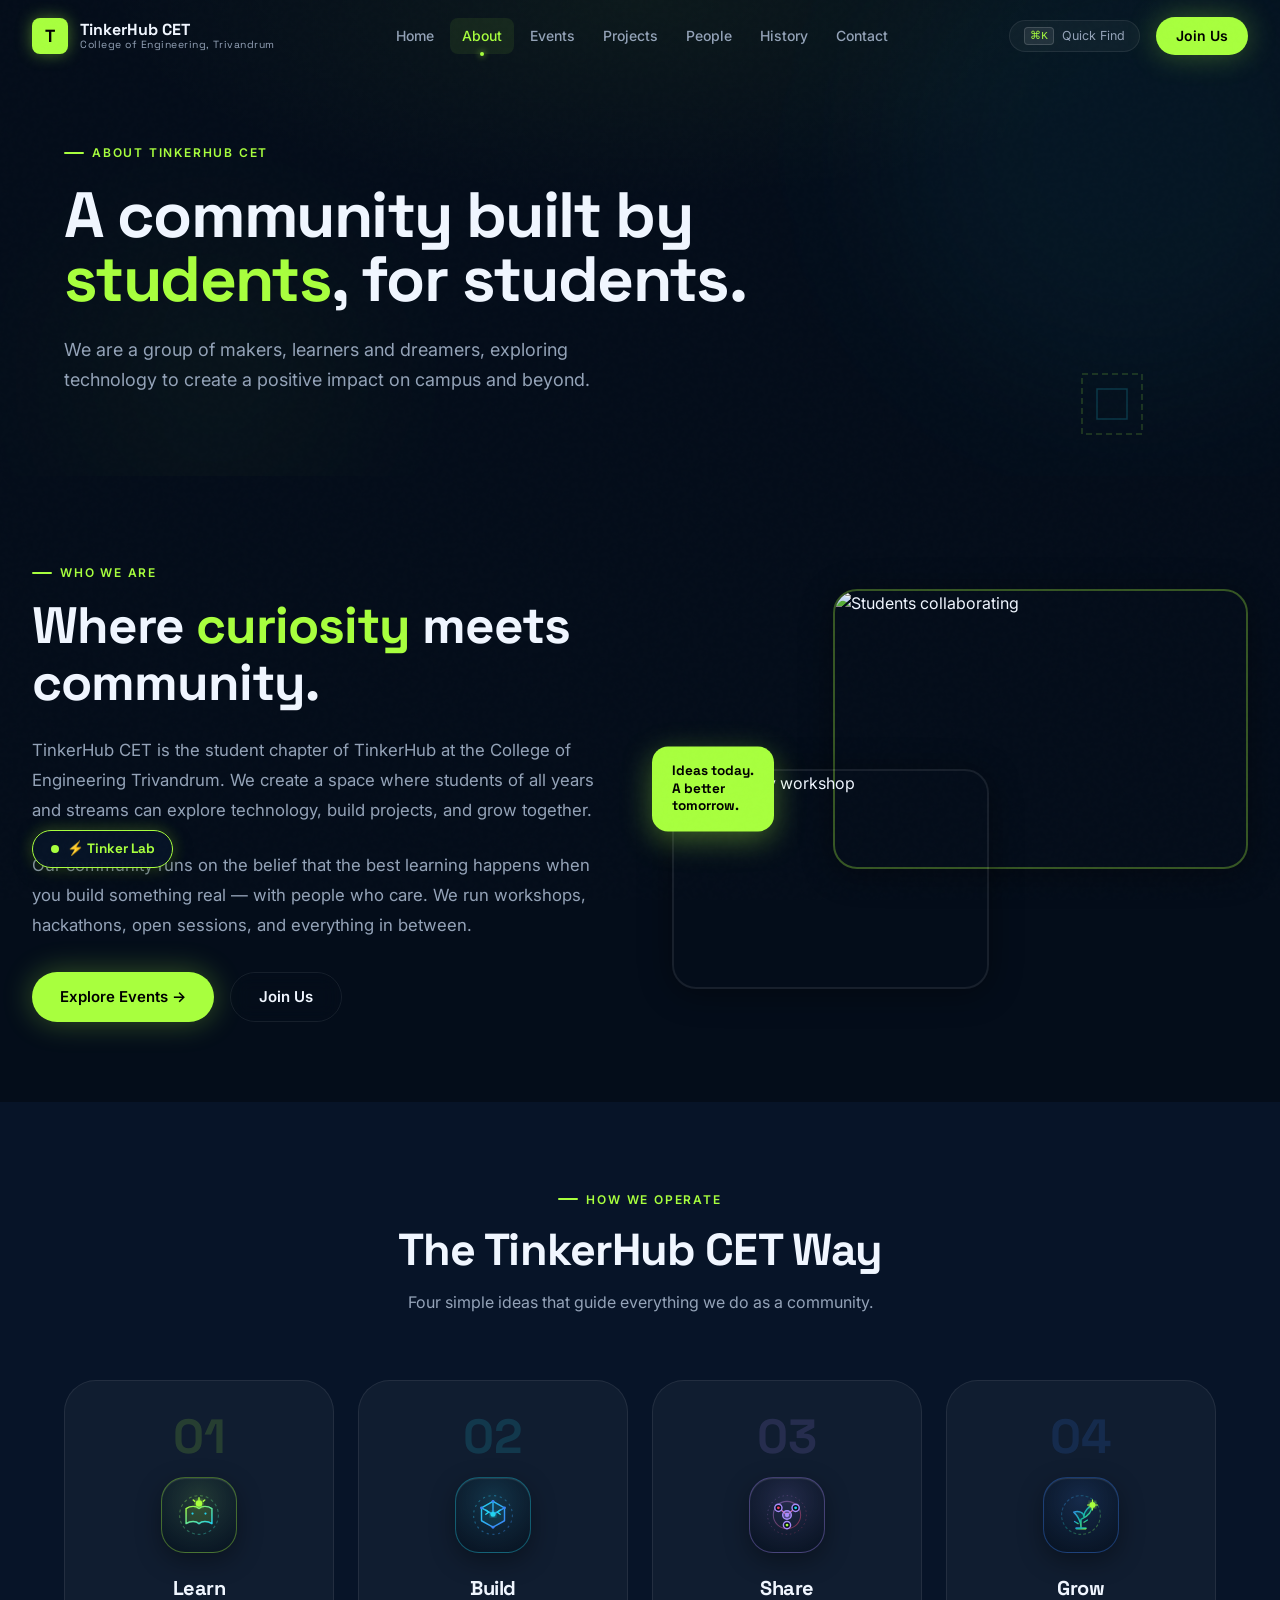
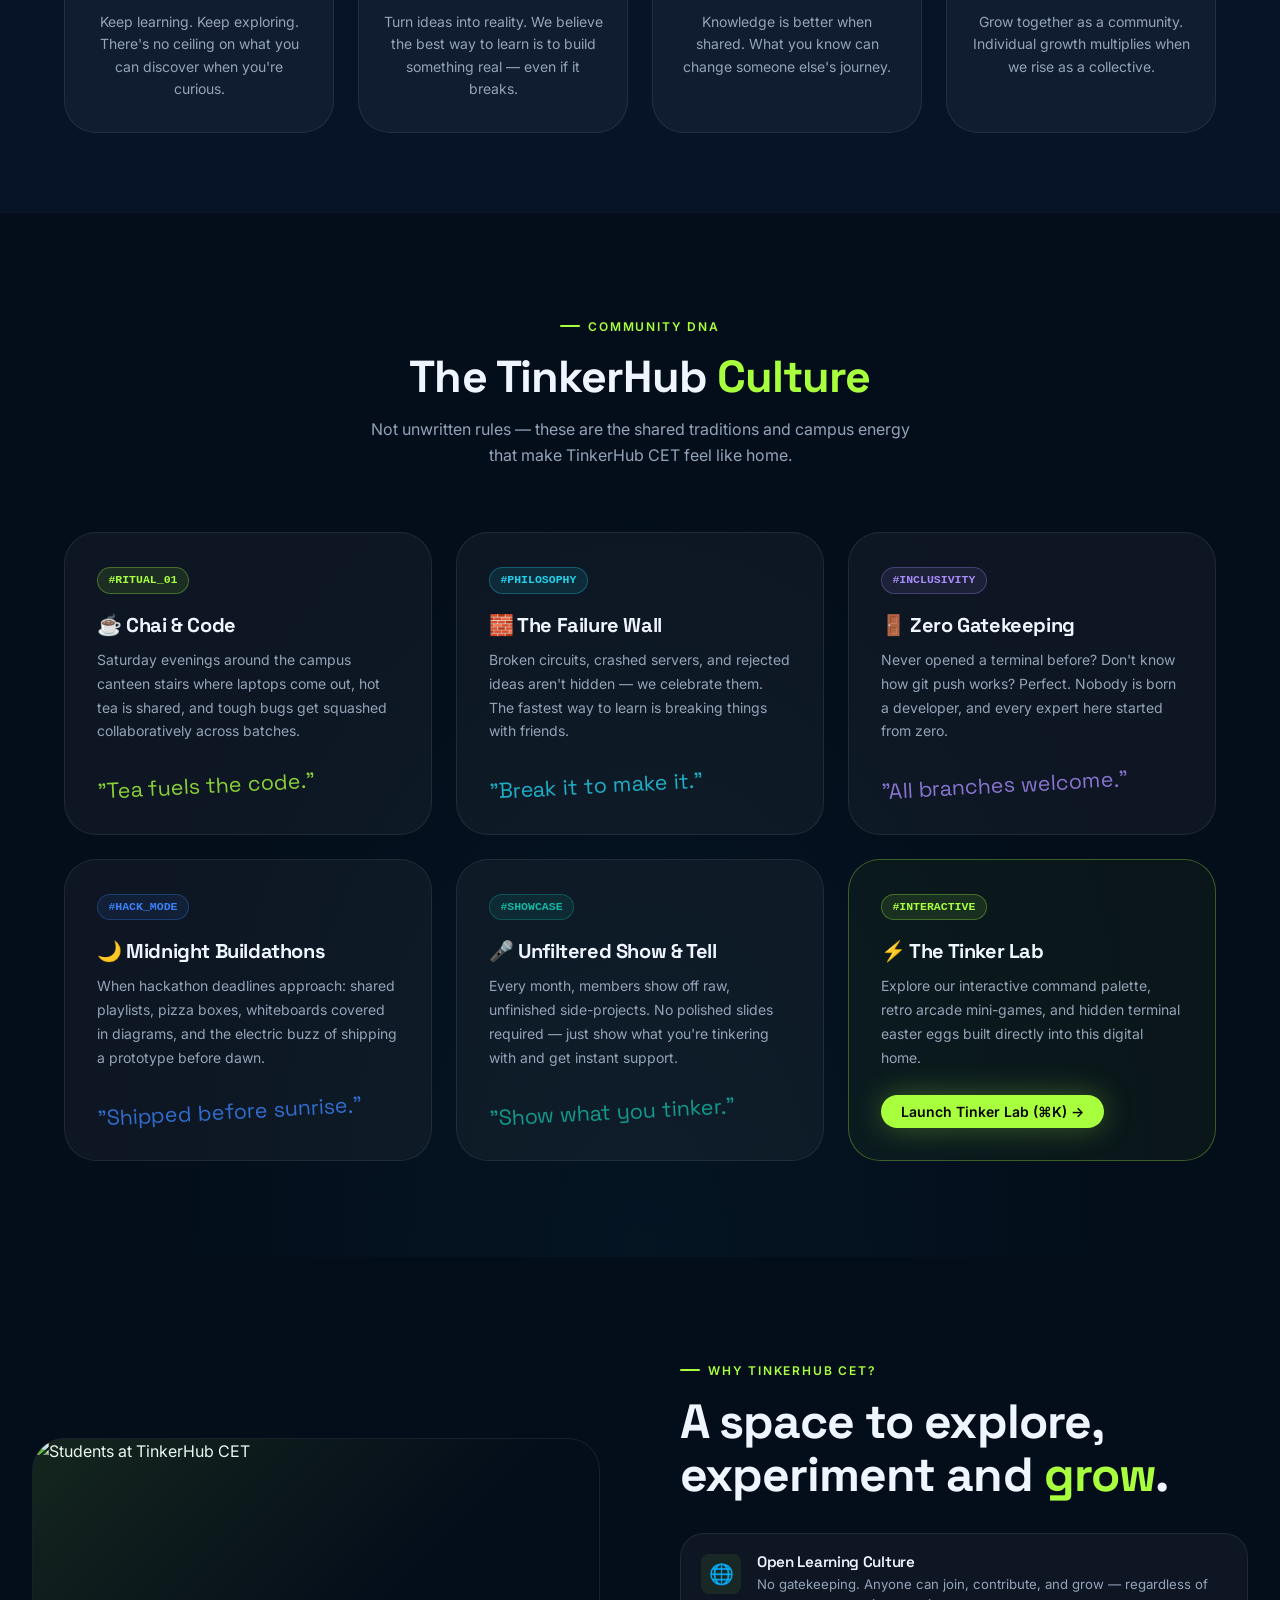
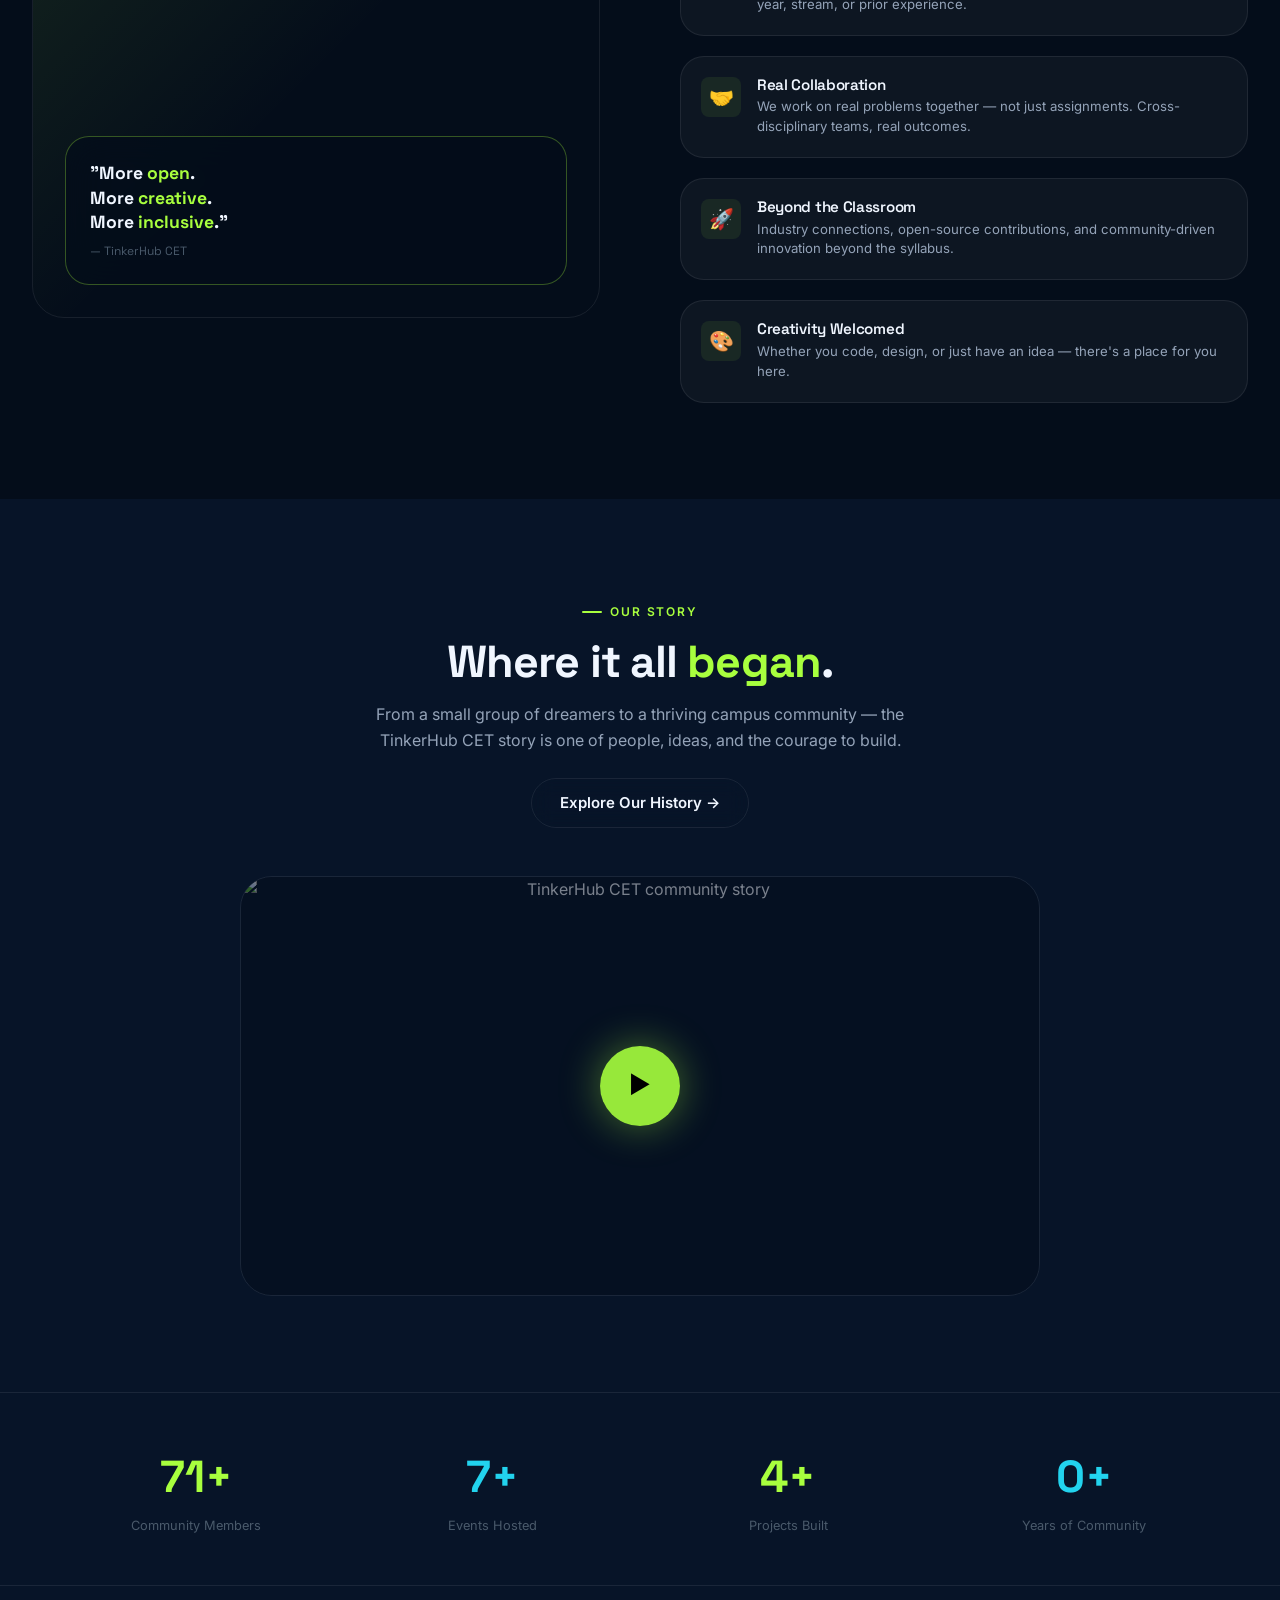
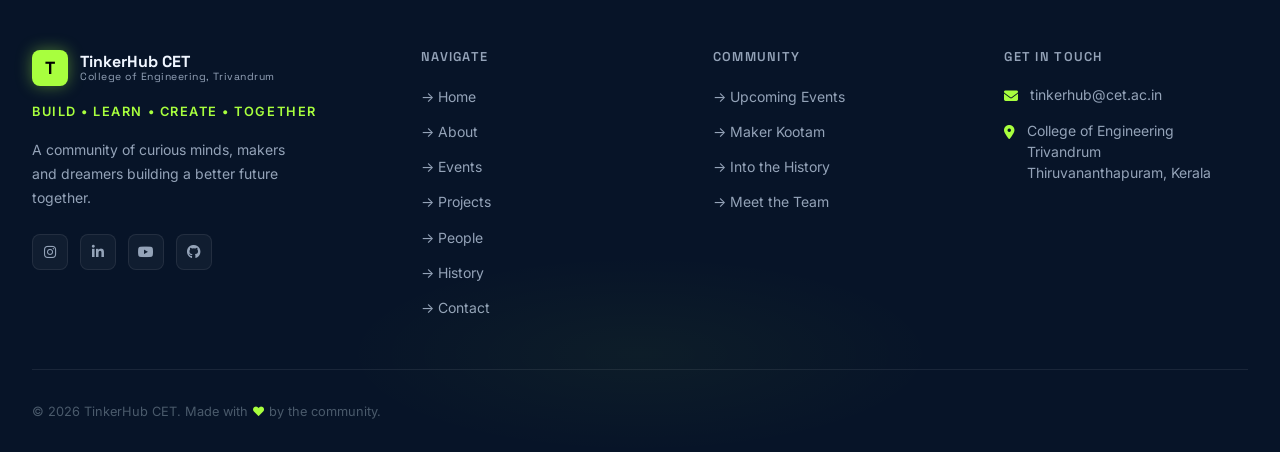
==== commit b103c146: "fix: remove unused tinker mode footer easter egg and toast popup" ====
--- a/about.html
+++ b/about.html
@@ -508,11 +508,9 @@
     </div>
     <div class="footer-bottom">
       <p>© 2026 TinkerHub CET. Made with <span>♥</span> by the community.</p>
-      <p id="easterEgg" class="footer-easter">✦ Tinker Mode</p>
     </div>
   </div>
 </footer>
-<div class="easter-toast" id="easterToast">🔧 You found the Tinker Mode!<br/><strong>Keep building. Keep learning.</strong></div>
 
 <!-- Back to top button -->
 <button class="back-to-top" id="backToTop" aria-label="Back to top">
--- a/css/footer.css
+++ b/css/footer.css
@@ -164,40 +164,6 @@
   color: var(--accent-green);
 }
 
-.footer-easter {
-  font-size: 0.75rem;
-  color: var(--text-muted);
-  cursor: pointer;
-  transition: var(--transition);
-}
-
-.footer-easter:hover {
-  color: var(--accent-green);
-}
-
-/* Easter egg toast */
-.easter-toast {
-  position: fixed;
-  bottom: 2rem;
-  left: 50%;
-  transform: translateX(-50%) translateY(100px);
-  background: rgba(7, 20, 40, 0.95);
-  border: 1px solid var(--accent-green);
-  border-radius: var(--radius-md);
-  padding: 1rem 1.5rem;
-  color: var(--accent-green);
-  font-size: 0.875rem;
-  z-index: 9998;
-  transition: transform 0.4s cubic-bezier(0.4, 0, 0.2, 1);
-  backdrop-filter: blur(20px);
-  text-align: center;
-  max-width: 320px;
-  box-shadow: 0 0 30px rgba(168, 255, 62, 0.2);
-}
-
-.easter-toast.show {
-  transform: translateX(-50%) translateY(0);
-}
 
 /* ============================================================
    RESPONSIVE
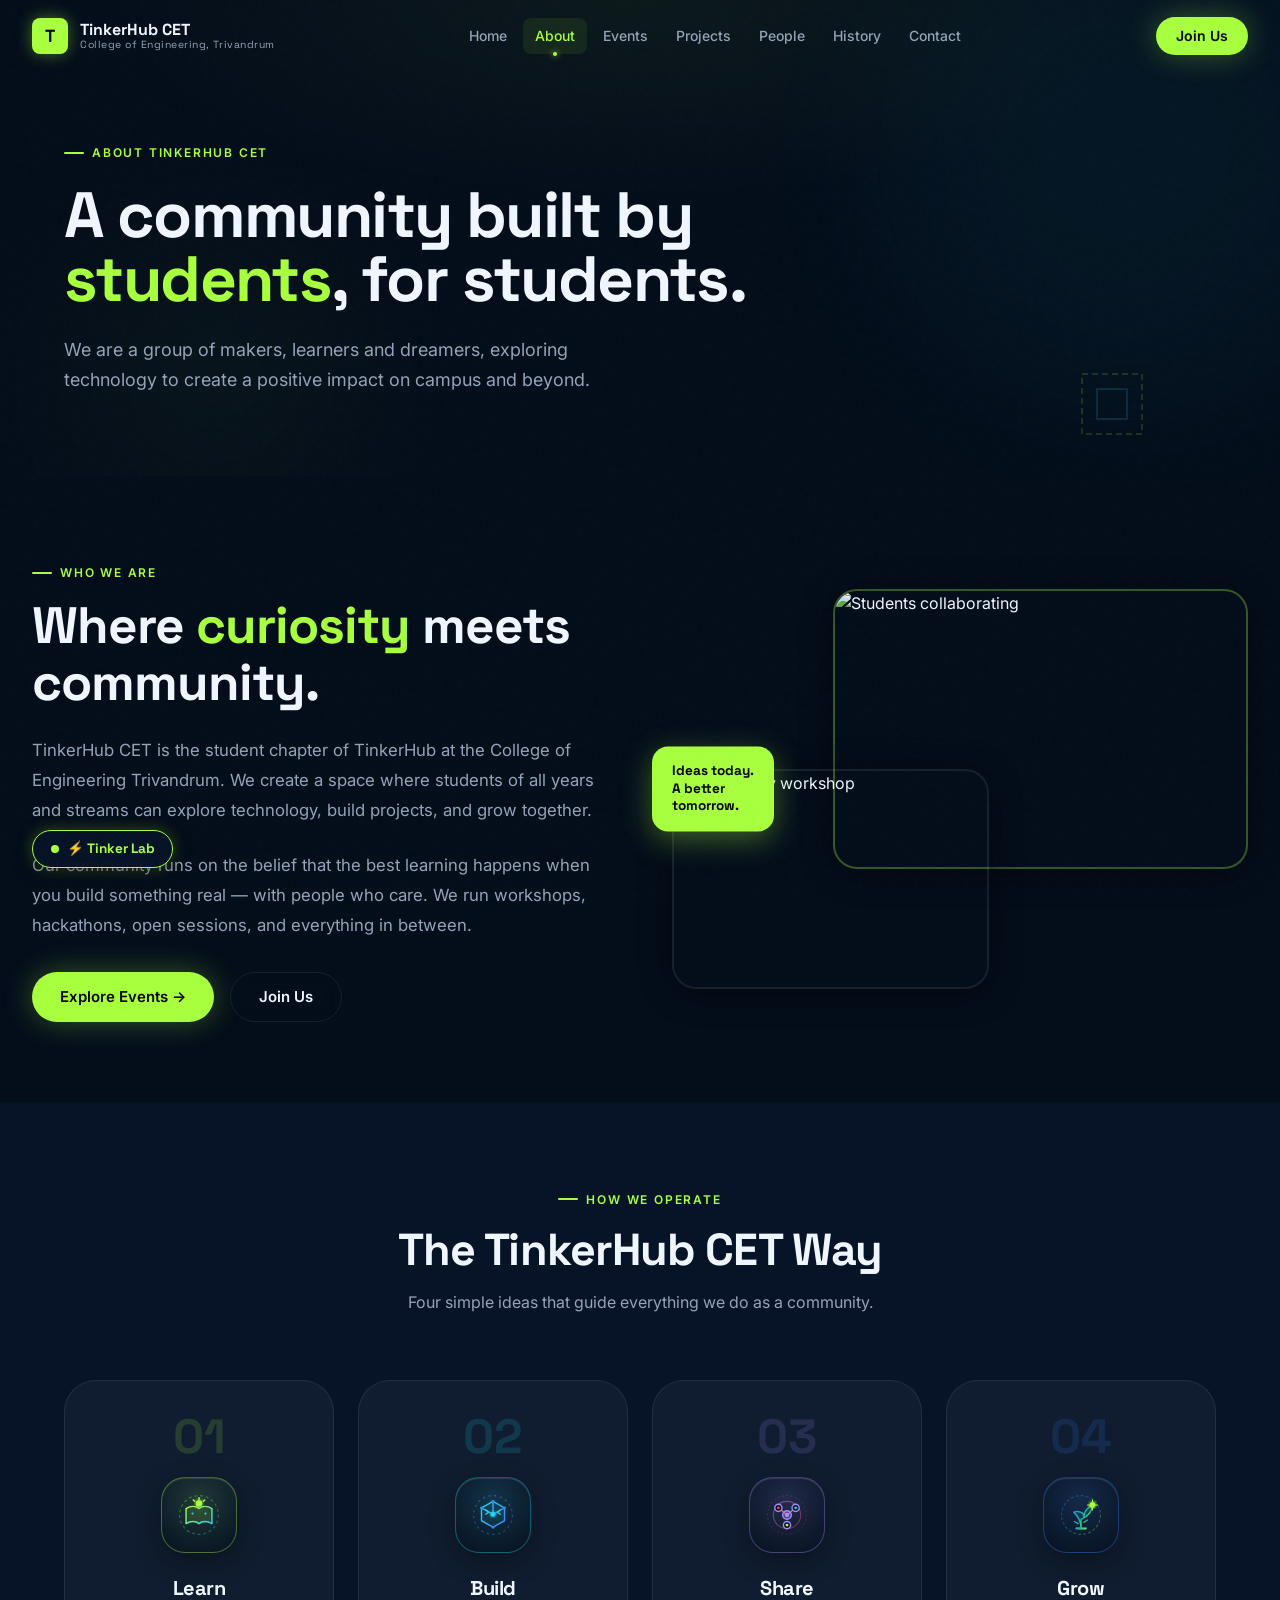
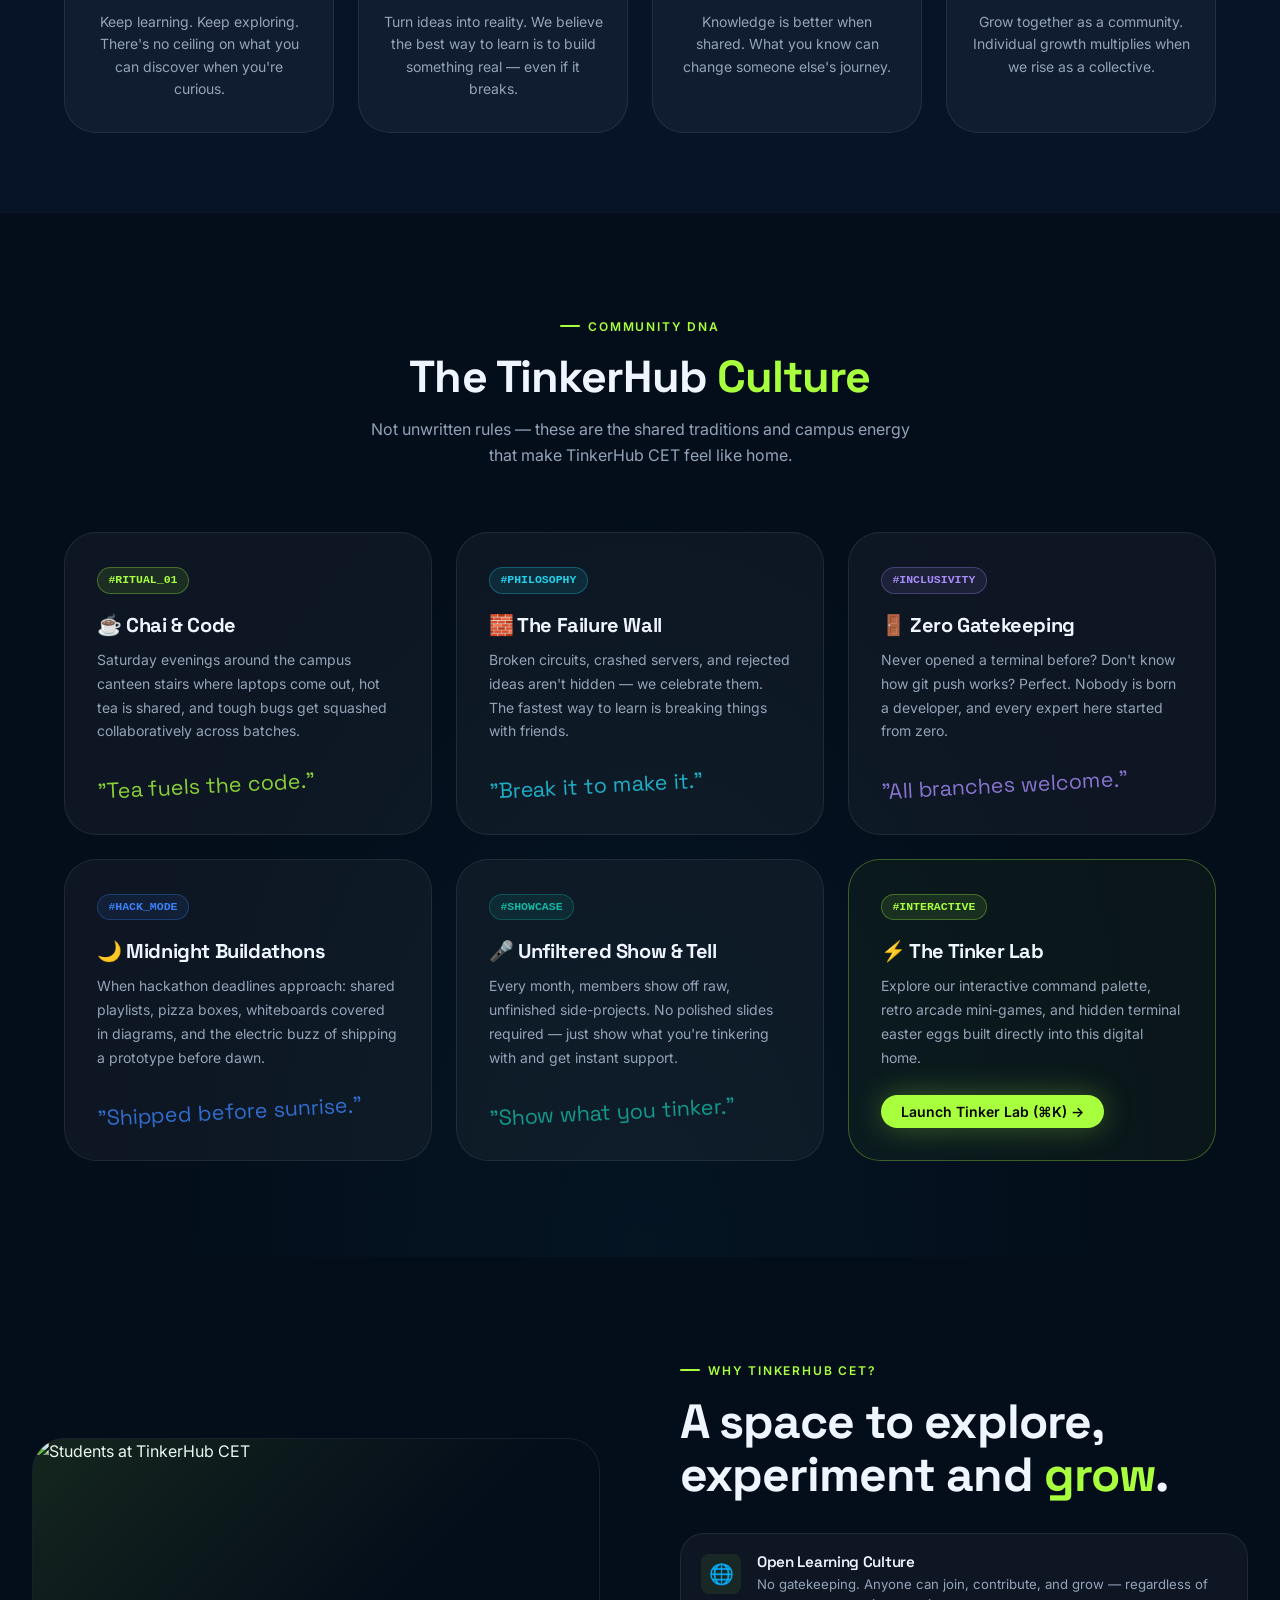
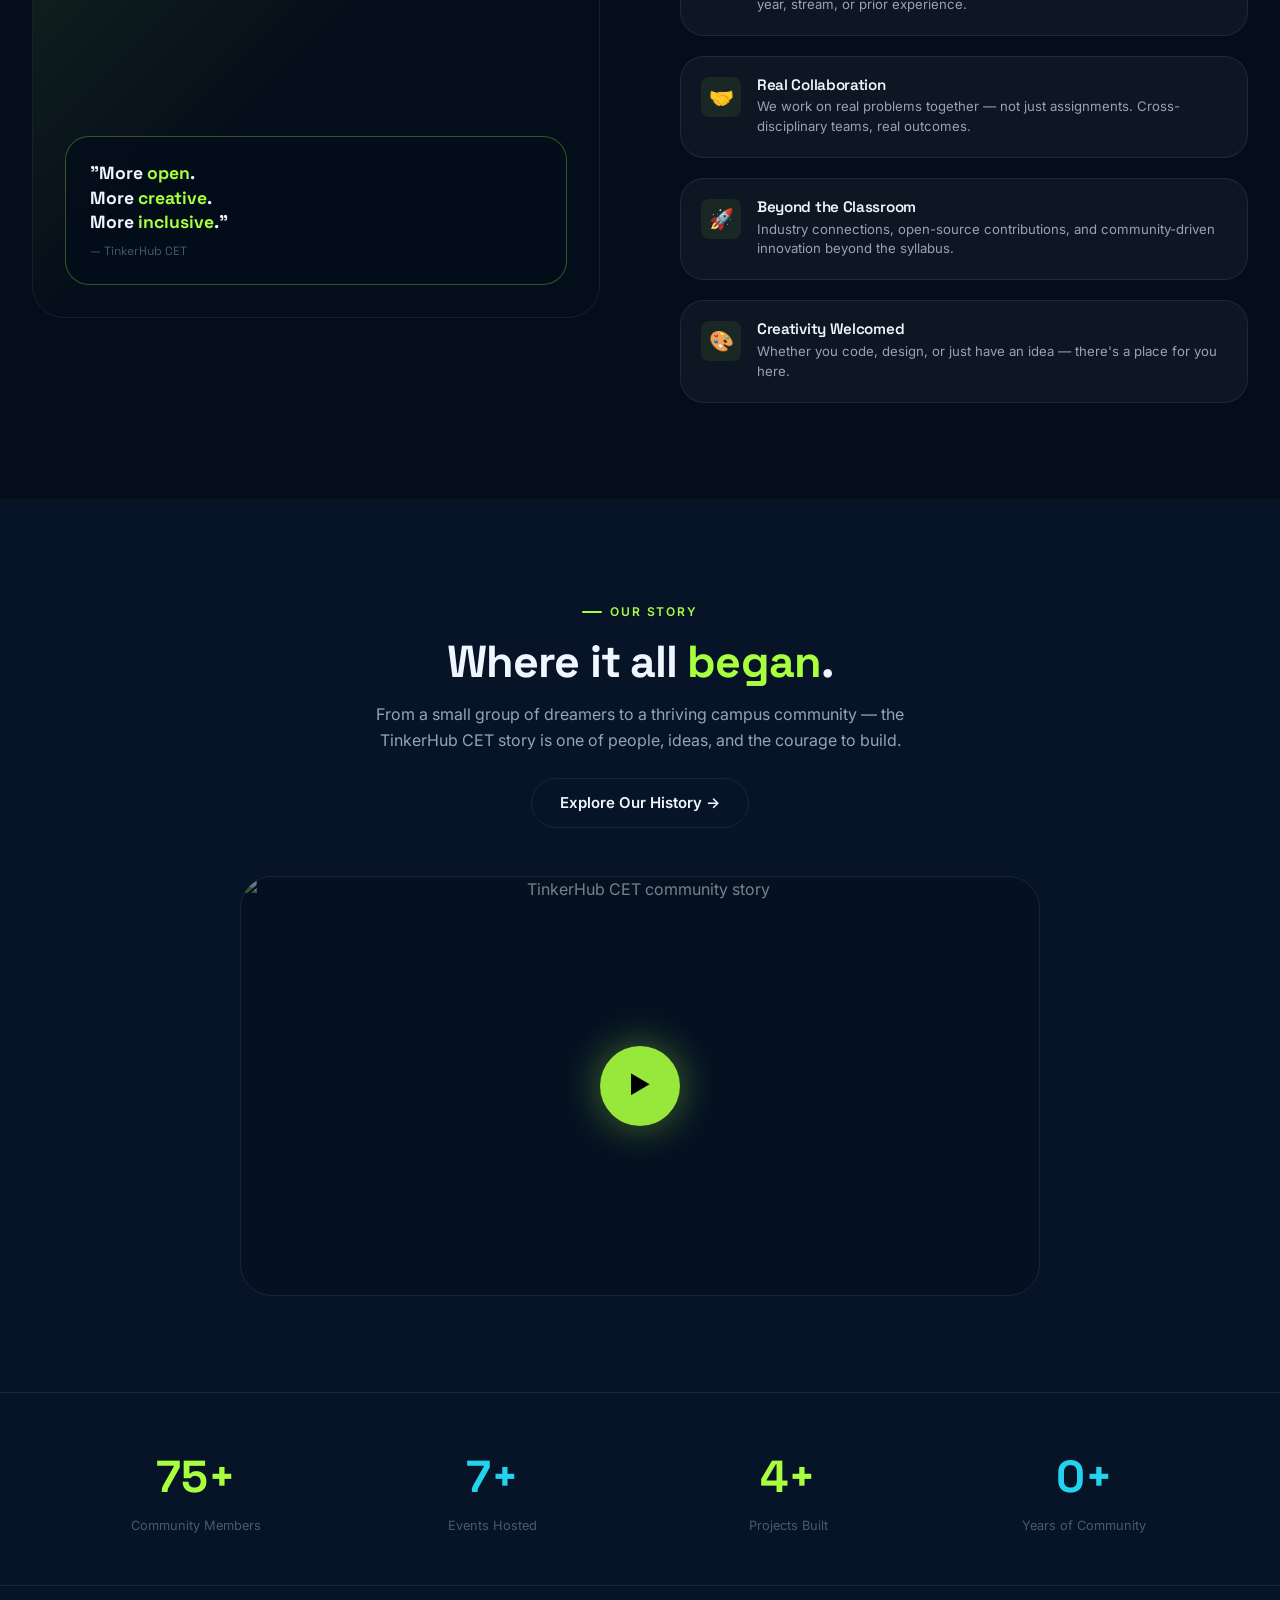
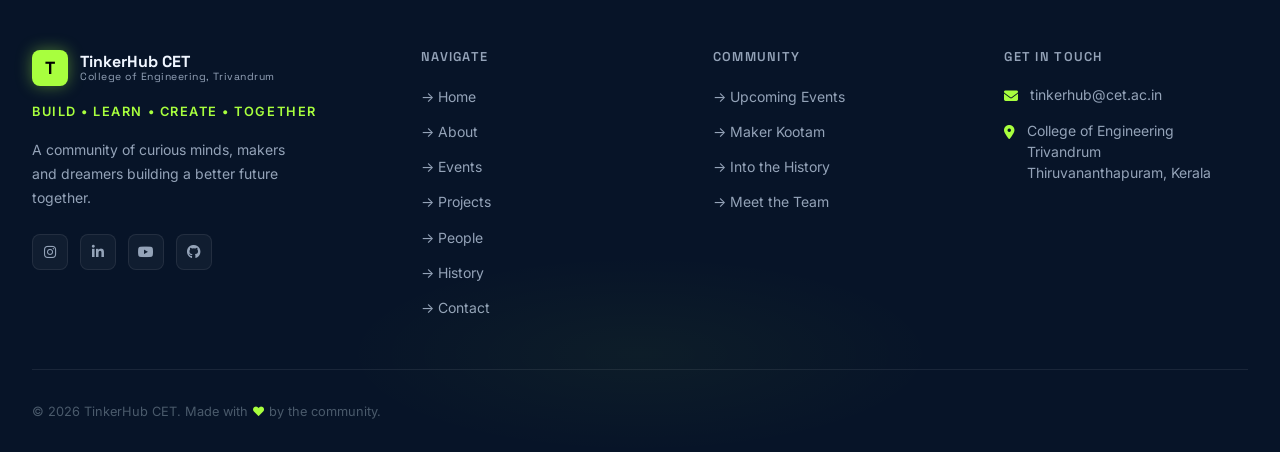
==== commit 8ef5175c: "fix(nav): remove cmd-k quick find button from navbar for clean header" ====
--- a/about.html
+++ b/about.html
@@ -40,9 +40,6 @@
       <li><a href="contact.html">Contact</a></li>
     </ul>
     <div class="nav-right">
-      <button class="cmd-k-trigger" id="cmdKTrigger" aria-label="Open command palette">
-        <kbd>⌘K</kbd> <span>Quick Find</span>
-      </button>
       <a href="contact.html" class="btn btn-primary btn-sm">Join Us</a>
       <button class="hamburger" id="hamburger"><span></span><span></span><span></span></button>
     </div>
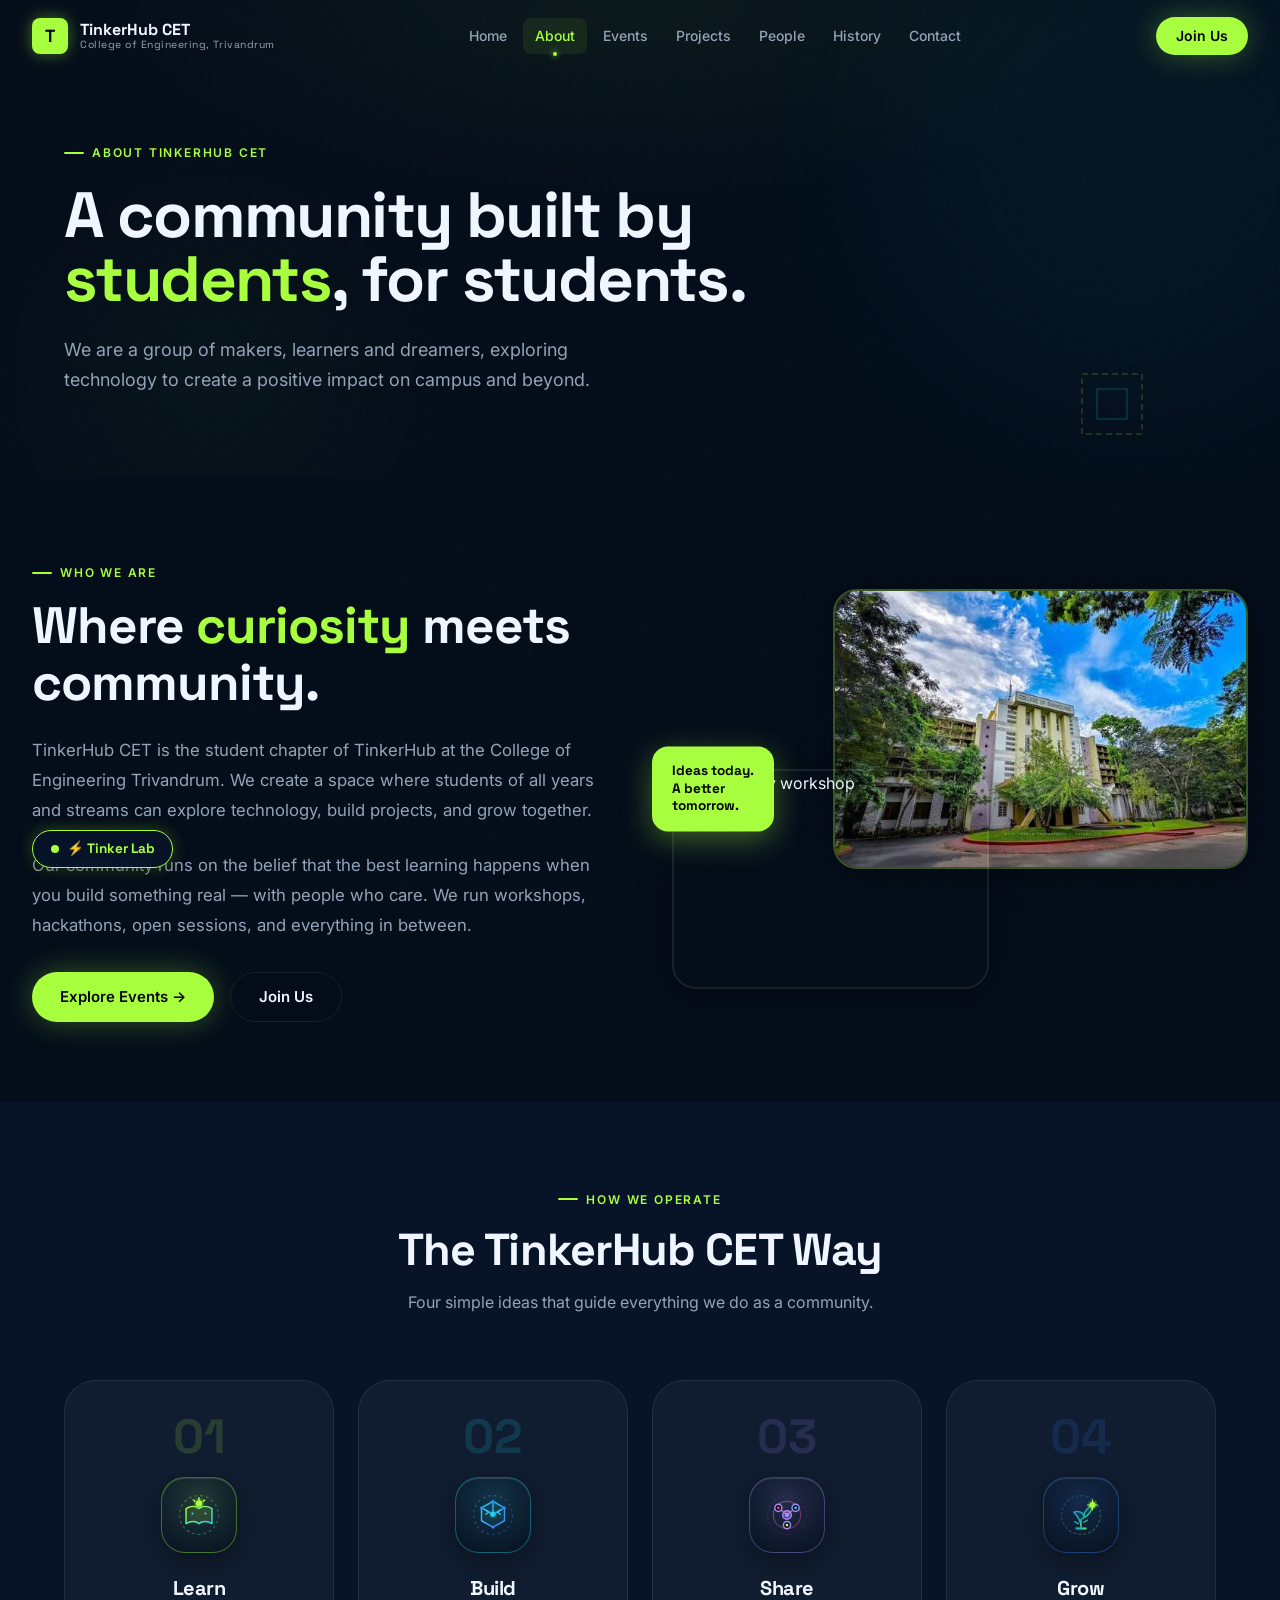
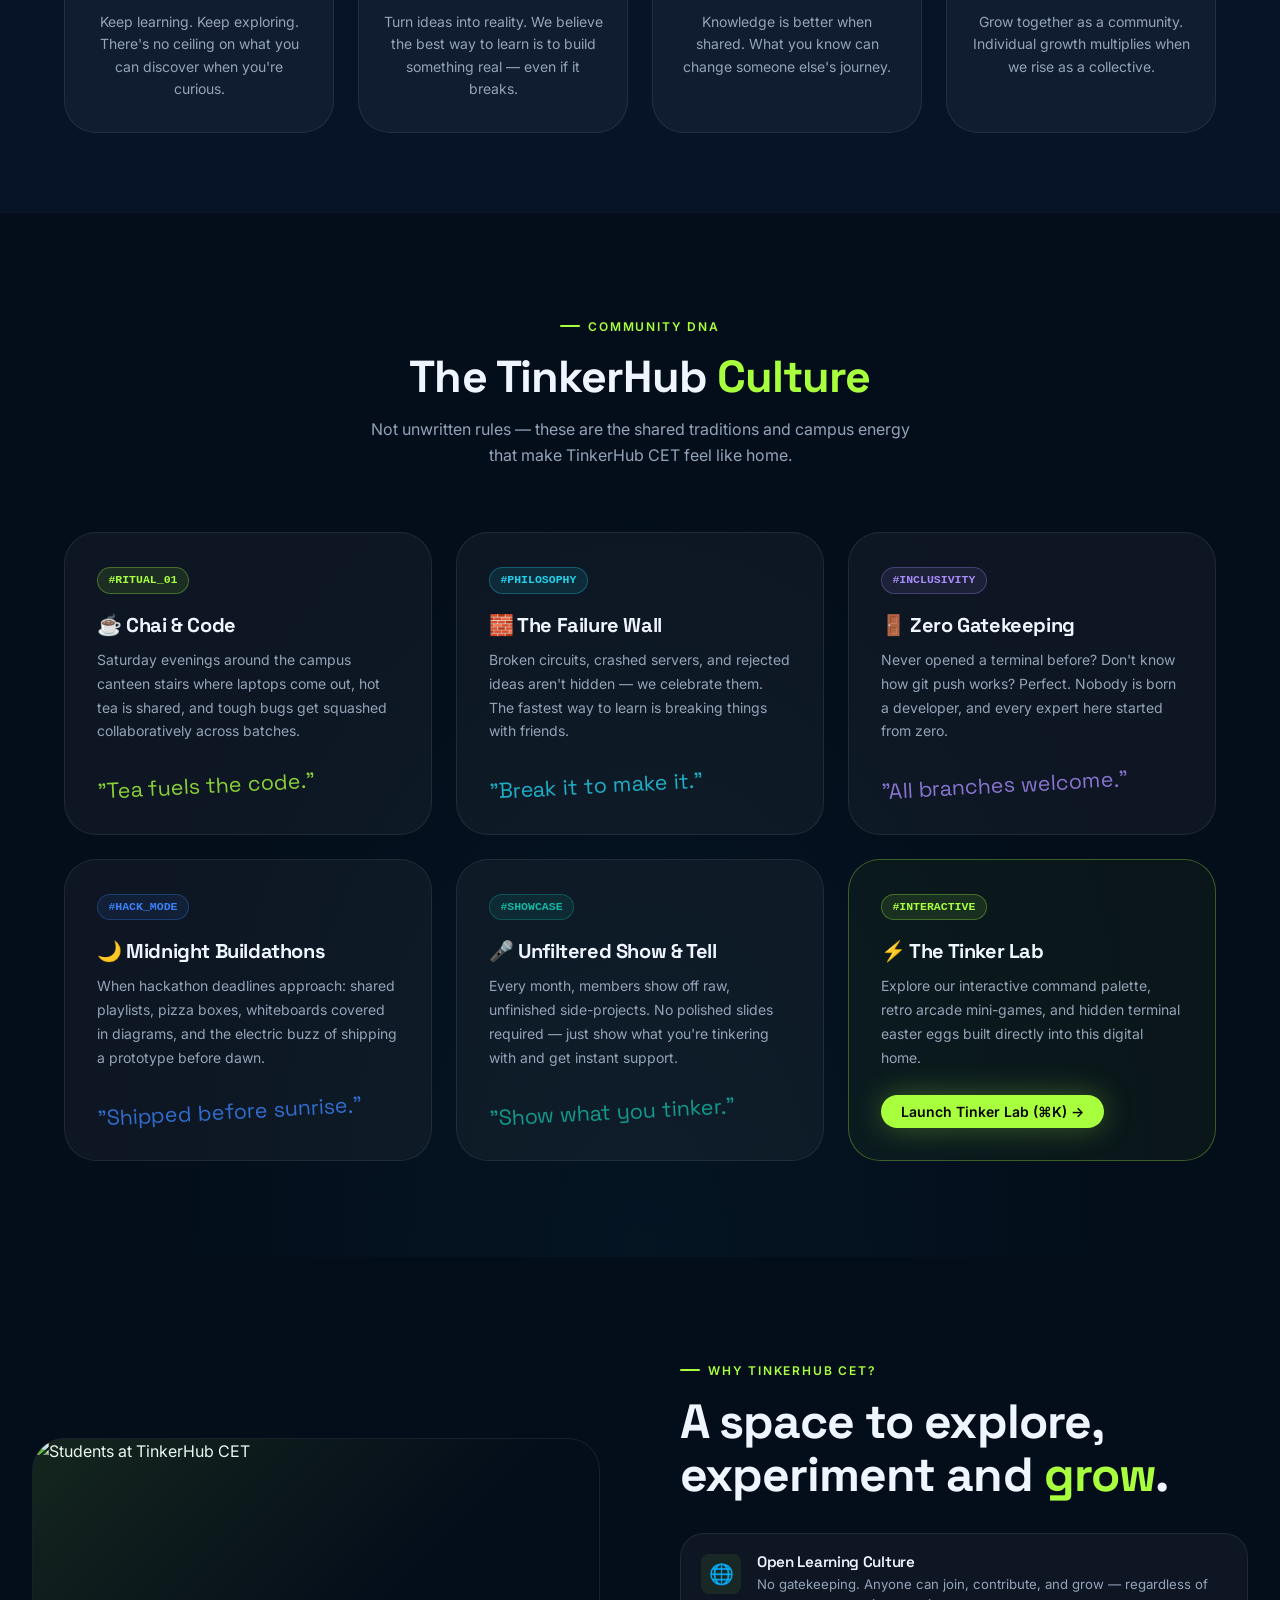
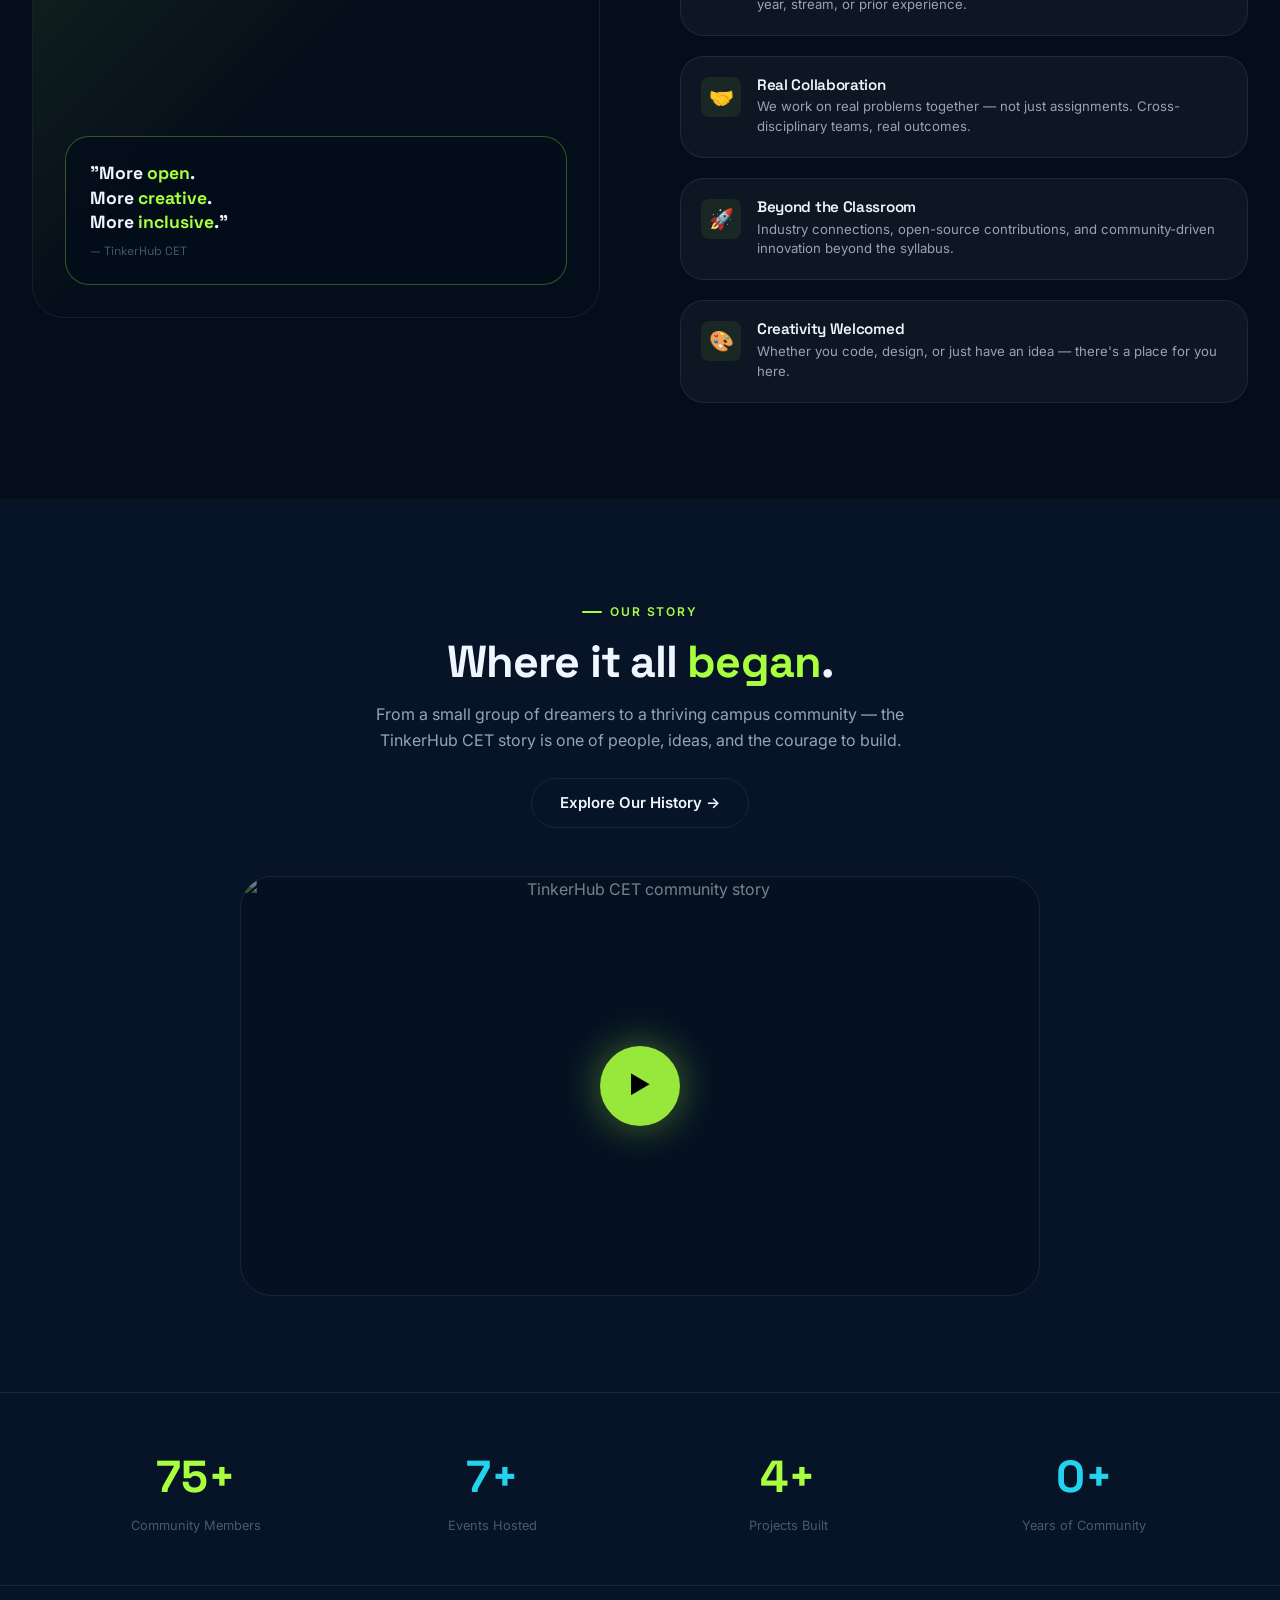
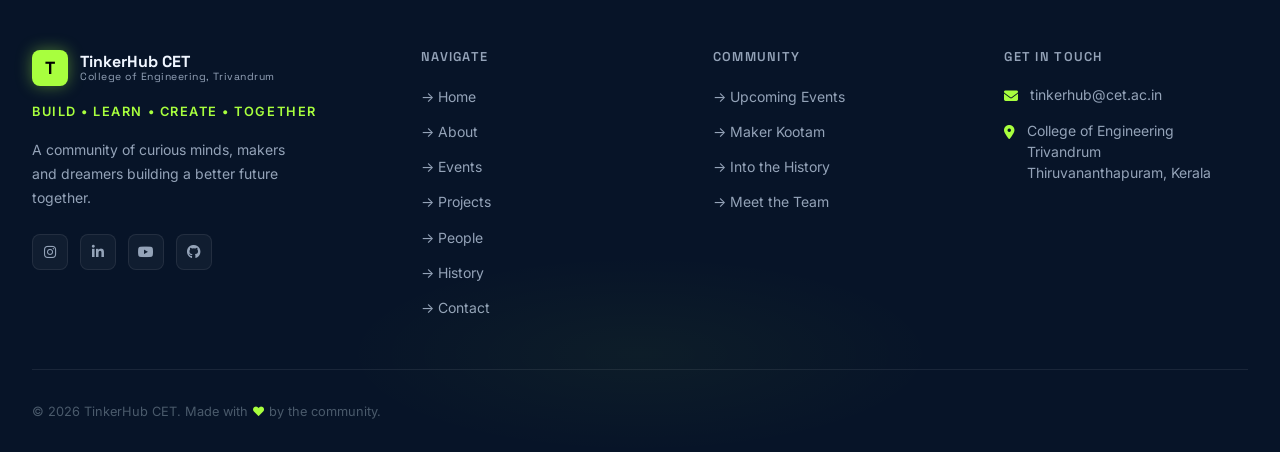
==== commit 875d7a2d: "feat(campus): integrate authentic CET campus heritage building photo across landing showcase, contac" ====
--- a/about.html
+++ b/about.html
@@ -105,7 +105,7 @@
 
     <div class="about-photo-stack reveal-right">
       <div class="stack-photo stack-photo-1">
-        <img src="https://images.unsplash.com/photo-1529390079861-591de354faf5?w=700&q=80" alt="Students collaborating" />
+        <img src="images/cet-campus.png" alt="College of Engineering Trivandrum — Campus" />
       </div>
       <div class="stack-photo stack-photo-2">
         <img src="https://images.unsplash.com/photo-1522202176988-66273c2fd55f?w=600&q=80" alt="Community workshop" />
--- a/css/creative.css
+++ b/css/creative.css
@@ -230,7 +230,7 @@
 
 .game-modal-box {
   width: 100%;
-  max-width: 520px;
+  max-width: 560px;
   background: #061120;
   border: 2px solid var(--accent-green);
   border-radius: var(--radius-xl);
@@ -252,28 +252,61 @@
   display: flex;
   align-items: center;
   justify-content: space-between;
-  margin-bottom: 1rem;
+  margin-bottom: 0.85rem;
   position: relative;
   z-index: 1;
 }
 .game-title {
   font-family: var(--font-heading);
-  font-size: 1.25rem;
+  font-size: 1.2rem;
   color: var(--accent-green);
   display: flex;
   align-items: center;
   gap: 0.5rem;
 }
+.game-tabs {
+  display: flex;
+  flex-wrap: wrap;
+  justify-content: center;
+  gap: 0.4rem;
+  margin-bottom: 0.85rem;
+  position: relative;
+  z-index: 1;
+}
+.game-tab {
+  background: rgba(255, 255, 255, 0.05);
+  border: 1px solid var(--border);
+  border-radius: 100px;
+  color: var(--text-secondary);
+  padding: 0.3rem 0.75rem;
+  font-size: 0.75rem;
+  font-family: var(--font-heading);
+  cursor: pointer;
+  transition: var(--transition);
+  white-space: nowrap;
+}
+.game-tab:hover {
+  color: var(--text-primary);
+  border-color: var(--border-accent);
+}
+.game-tab.active {
+  background: var(--accent-green);
+  color: #000;
+  font-weight: 700;
+  border-color: var(--accent-green);
+  box-shadow: 0 0 15px rgba(168, 255, 62, 0.4);
+}
+
 .game-hud {
   display: flex;
   justify-content: space-around;
   background: rgba(255, 255, 255, 0.03);
   border: 1px solid var(--border);
   border-radius: var(--radius-sm);
-  padding: 0.5rem 1rem;
-  margin-bottom: 1rem;
+  padding: 0.45rem 0.85rem;
+  margin-bottom: 0.85rem;
   font-family: monospace;
-  font-size: 0.85rem;
+  font-size: 0.82rem;
   color: var(--text-secondary);
   position: relative;
   z-index: 1;
@@ -290,8 +323,77 @@
   position: relative;
   z-index: 1;
 }
+
+/* Mobile Virtual D-Pad & Controls */
+.virtual-controls-row {
+  display: flex;
+  align-items: center;
+  justify-content: center;
+  gap: 1rem;
+  margin: 0.75rem auto 0;
+  position: relative;
+  z-index: 1;
+}
+.dpad-container {
+  display: grid;
+  grid-template-columns: repeat(3, 40px);
+  grid-template-rows: repeat(2, 36px);
+  gap: 6px;
+  justify-content: center;
+}
+.dpad-btn {
+  background: rgba(255, 255, 255, 0.06);
+  border: 1px solid var(--border);
+  border-radius: 8px;
+  color: var(--text-primary);
+  display: flex;
+  align-items: center;
+  justify-content: center;
+  font-size: 0.9rem;
+  cursor: pointer;
+  user-select: none;
+  -webkit-user-select: none;
+  touch-action: manipulation;
+  transition: background 0.15s ease, transform 0.15s ease;
+}
+.dpad-btn:active {
+  background: var(--accent-green);
+  color: #000;
+  transform: scale(0.92);
+}
+.dpad-up    { grid-column: 2; grid-row: 1; }
+.dpad-left  { grid-column: 1; grid-row: 2; }
+.dpad-down  { grid-column: 2; grid-row: 2; }
+.dpad-right { grid-column: 3; grid-row: 2; }
+
+.action-btn {
+  background: rgba(168, 255, 62, 0.12);
+  border: 1.5px solid var(--accent-green);
+  border-radius: 12px;
+  color: var(--accent-green);
+  font-family: var(--font-heading);
+  font-weight: 700;
+  font-size: 0.82rem;
+  padding: 0 1.1rem;
+  height: 78px;
+  display: flex;
+  align-items: center;
+  justify-content: center;
+  cursor: pointer;
+  user-select: none;
+  -webkit-user-select: none;
+  touch-action: manipulation;
+  transition: all 0.15s ease;
+}
+.action-btn:active {
+  background: var(--accent-green);
+  color: #000;
+  transform: scale(0.94);
+  box-shadow: 0 0 20px rgba(168, 255, 62, 0.5);
+}
+
 .game-controls {
-  margin-top: 1rem;
+  margin-top: 0.75rem;
   display: flex;
   gap: 0.5rem;
   justify-content: center;
